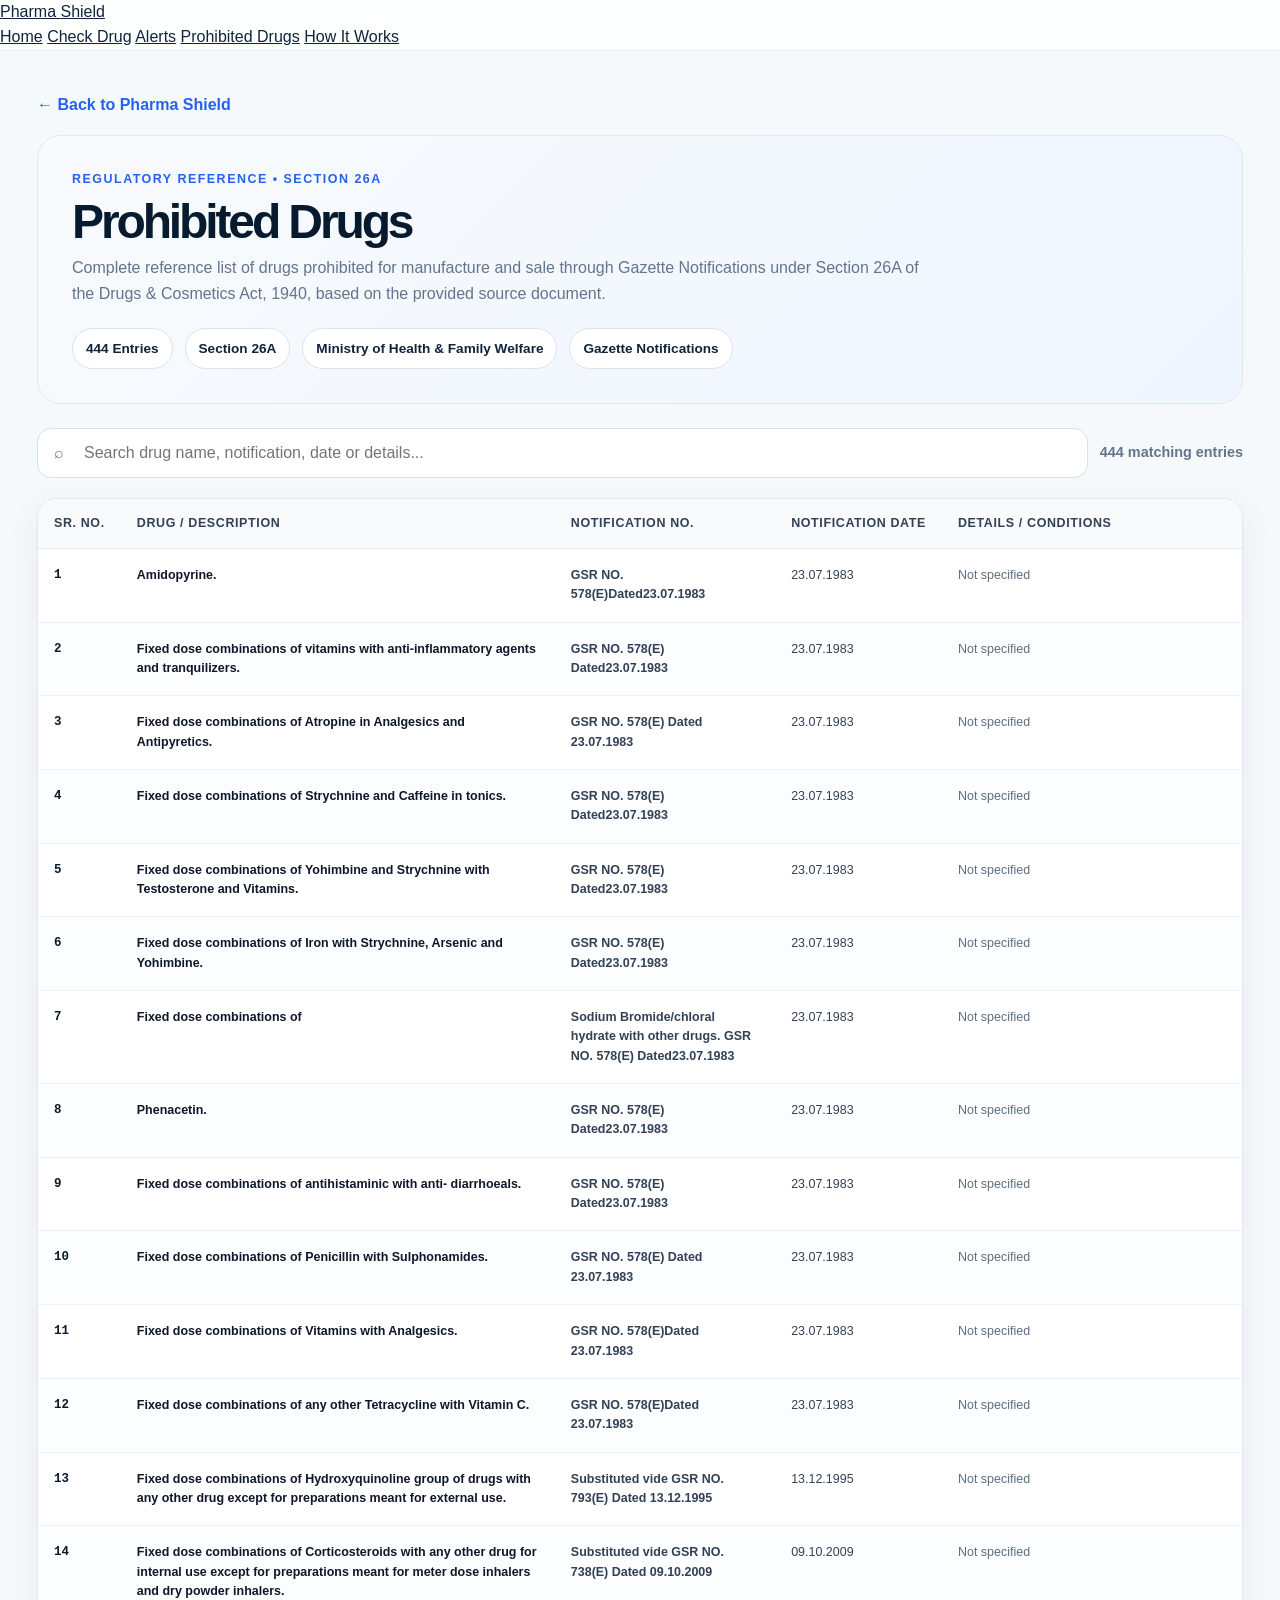
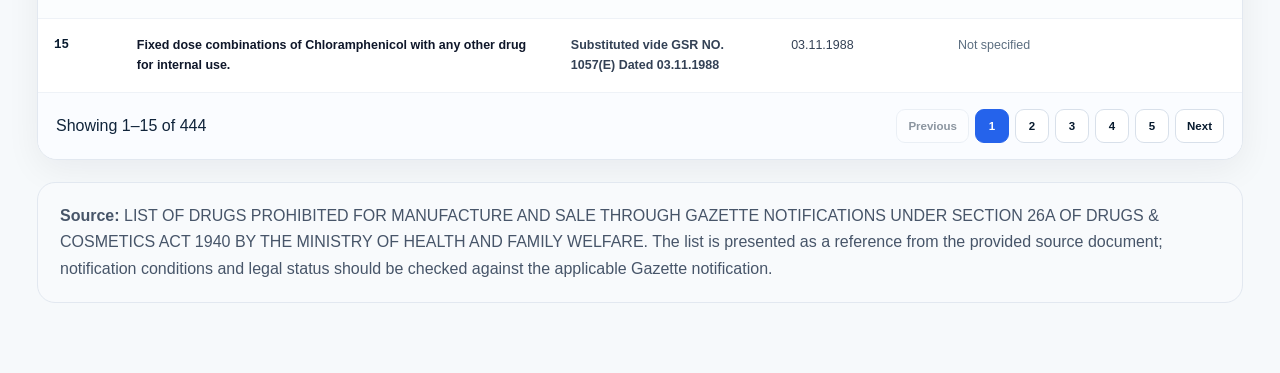
==== prohibited.html @ 93b8674e "Add files via upload" ====
<!DOCTYPE html>
<html lang="en">
<head>
  <meta charset="UTF-8">
  <meta name="viewport" content="width=device-width, initial-scale=1.0">
  <title>Prohibited Drugs | Pharma Shield</title>
  <link rel="stylesheet" href="style.css">
  <style>
    .prohibited-page{max-width:1250px;margin:0 auto;padding:42px 22px 70px}.prohibited-hero{padding:34px;border:1px solid var(--border-color,#e5e7eb);border-radius:24px;background:linear-gradient(135deg,#f8fafc,#eef6ff);margin-bottom:24px}.prohibited-kicker{font-size:.78rem;font-weight:800;letter-spacing:.12em;color:#2563eb}.prohibited-hero h1{margin:8px 0 10px;font-size:clamp(2rem,4vw,3rem)}.prohibited-hero p{max-width:850px;color:#64748b;line-height:1.65;margin:0}.prohibited-meta{display:flex;gap:12px;flex-wrap:wrap;margin-top:20px}.prohibited-meta span{padding:9px 13px;border-radius:999px;background:#fff;border:1px solid #dbe3ee;font-size:.85rem;font-weight:700}.prohibited-toolbar{display:flex;gap:12px;align-items:center;justify-content:space-between;flex-wrap:wrap;margin:20px 0}.prohibited-search{flex:1;min-width:280px;position:relative}.prohibited-search input{width:100%;box-sizing:border-box;padding:15px 18px 15px 46px;border:1px solid #d8e0ea;border-radius:14px;background:#fff;font-size:1rem;outline:none}.prohibited-search input:focus{border-color:#2563eb;box-shadow:0 0 0 3px rgba(37,99,235,.10)}.prohibited-search span{position:absolute;left:17px;top:50%;transform:translateY(-50%);color:#64748b}.prohibited-count{font-size:.9rem;color:#64748b;font-weight:700}.prohibited-card{background:#fff;border:1px solid #e2e8f0;border-radius:20px;overflow:hidden;box-shadow:0 10px 35px rgba(15,23,42,.06)}.prohibited-table-wrap{overflow:auto}.prohibited-table{width:100%;min-width:1050px;border-collapse:collapse}.prohibited-table th{background:#f8fafc;color:#334155;text-align:left;font-size:.78rem;text-transform:uppercase;letter-spacing:.05em;padding:15px 16px;border-bottom:1px solid #e2e8f0;position:sticky;top:0;z-index:1}.prohibited-table td{padding:17px 16px;border-bottom:1px solid #eef2f7;vertical-align:top;color:#334155;line-height:1.55}.prohibited-table tr:hover td{background:#f8fbff}.prohibited-table .sr{font-weight:800;color:#2563eb;width:65px}.prohibited-table .drug{font-weight:800;color:#0f172a;min-width:270px}.prohibited-table .notification{font-weight:700;min-width:190px}.prohibited-table .date{white-space:nowrap;min-width:130px}.prohibited-table .details{min-width:330px}.prohibited-empty{padding:45px!important;text-align:center;color:#64748b}.prohibited-footer{display:flex;justify-content:space-between;align-items:center;gap:14px;padding:16px 18px;background:#fafcff;flex-wrap:wrap}.prohibited-pagination{display:flex;gap:6px;flex-wrap:wrap}.prohibited-pagination button{border:1px solid #d8e0ea;background:#fff;padding:8px 11px;border-radius:9px;cursor:pointer;font-weight:700}.prohibited-pagination button.active{background:#2563eb;color:#fff;border-color:#2563eb}.prohibited-pagination button:disabled{opacity:.45;cursor:not-allowed}.prohibited-note{margin-top:22px;padding:20px 22px;border:1px solid #e2e8f0;border-radius:18px;background:#f8fafc;color:#475569;line-height:1.65}.back-link{display:inline-flex;margin-bottom:18px;text-decoration:none;font-weight:800;color:#2563eb}
  </style>
</head>
<body>
  <header class="site-header">
    <div class="container nav-container">
      <a class="logo" href="index.html">Pharma <span>Shield</span></a>
      <nav>
        <a href="index.html">Home</a>
        <a href="index.html#check">Check Drug</a>
        <a href="index.html#alerts">Alerts</a>
        <a href="prohibited.html" class="active">Prohibited Drugs</a>
        <a href="index.html#how-it-works">How It Works</a>
      </nav>
    </div>
  </header>

  <main class="prohibited-page">
    <a class="back-link" href="index.html">← Back to Pharma Shield</a>
    <section class="prohibited-hero">
      <div class="prohibited-kicker">REGULATORY REFERENCE • SECTION 26A</div>
      <h1>Prohibited Drugs</h1>
      <p>Complete reference list of drugs prohibited for manufacture and sale through Gazette Notifications under Section 26A of the Drugs &amp; Cosmetics Act, 1940, based on the provided source document.</p>
      <div class="prohibited-meta">
        <span id="totalEntries">444 Entries</span><span>Section 26A</span><span>Ministry of Health &amp; Family Welfare</span><span>Gazette Notifications</span>
      </div>
    </section>

    <div class="prohibited-toolbar">
      <div class="prohibited-search"><span>⌕</span><input id="prohibitedSearch" type="search" placeholder="Search drug name, notification, date or details..." autocomplete="off"></div>
      <div class="prohibited-count" id="resultCount">Loading list…</div>
    </div>

    <section class="prohibited-card">
      <div class="prohibited-table-wrap">
        <table class="prohibited-table">
          <thead><tr><th>Sr. No.</th><th>Drug / Description</th><th>Notification No.</th><th>Notification Date</th><th>Details / Conditions</th></tr></thead>
          <tbody id="prohibitedBody"><tr><td colspan="5" class="prohibited-empty">Loading prohibited-drug list…</td></tr></tbody>
        </table>
      </div>
      <div class="prohibited-footer"><span id="pageInfo">—</span><div class="prohibited-pagination" id="pagination"></div></div>
    </section>

    <div class="prohibited-note"><strong>Source:</strong> LIST OF DRUGS PROHIBITED FOR MANUFACTURE AND SALE THROUGH GAZETTE NOTIFICATIONS UNDER SECTION 26A OF DRUGS &amp; COSMETICS ACT 1940 BY THE MINISTRY OF HEALTH AND FAMILY WELFARE. The list is presented as a reference from the provided source document; notification conditions and legal status should be checked against the applicable Gazette notification.</div>
  </main>

  <script>
  const DATA_URL='./bannedDrugs.json';
  let entries=[]; let filtered=[]; let page=1; const PAGE_SIZE=15;
  const body=document.getElementById('prohibitedBody'), search=document.getElementById('prohibitedSearch');
  const esc=v=>String(v??'').replace(/[&<>"']/g,m=>({'&':'&amp;','<':'&lt;','>':'&gt;','"':'&quot;',"'":'&#39;'}[m]));
  function render(){
    const totalPages=Math.max(1,Math.ceil(filtered.length/PAGE_SIZE)); if(page>totalPages) page=totalPages;
    const start=(page-1)*PAGE_SIZE; const rows=filtered.slice(start,start+PAGE_SIZE);
    body.innerHTML=rows.length?rows.map(e=>`<tr><td class="sr">${esc(e.srNo)}</td><td class="drug">${esc(e.drugName)}</td><td class="notification">${esc(e.notification||'Not specified')}</td><td class="date">${esc((e.notificationDates||[]).join(', ')||'Not specified')}</td><td class="details">${esc(e.details||'Not specified')}</td></tr>`).join(''):`<tr><td colspan="5" class="prohibited-empty">No matching prohibited drug found.</td></tr>`;
    document.getElementById('resultCount').textContent=`${filtered.length} matching ${filtered.length===1?'entry':'entries'}`;
    document.getElementById('pageInfo').textContent=`Showing ${filtered.length?start+1:0}–${Math.min(start+PAGE_SIZE,filtered.length)} of ${filtered.length}`;
    const pg=document.getElementById('pagination'); pg.innerHTML='';
    const prev=document.createElement('button'); prev.textContent='Previous'; prev.disabled=page===1; prev.onclick=()=>{page--;render()}; pg.appendChild(prev);
    let from=Math.max(1,page-2), to=Math.min(totalPages,from+4); from=Math.max(1,to-4);
    for(let i=from;i<=to;i++){const b=document.createElement('button');b.textContent=i;b.className=i===page?'active':'';b.onclick=()=>{page=i;render()};pg.appendChild(b)}
    const next=document.createElement('button'); next.textContent='Next'; next.disabled=page===totalPages; next.onclick=()=>{page++;render()}; pg.appendChild(next);
  }
  search.addEventListener('input',()=>{const q=search.value.trim().toLowerCase();filtered=entries.filter(e=>[e.drugName,e.notification,e.details,(e.notificationDates||[]).join(' ')].join(' ').toLowerCase().includes(q));page=1;render()});
  fetch(DATA_URL,{cache:'no-store'}).then(r=>r.json()).then(data=>{entries=data.entries||[];filtered=entries;document.getElementById('totalEntries').textContent=`${entries.length} Entries`;render()}).catch(()=>{body.innerHTML='<tr><td colspan="5" class="prohibited-empty">Unable to load the prohibited-drug list. Make sure bannedDrugs.json is in the repository root.</td></tr>';document.getElementById('resultCount').textContent='Unable to load list';});
  </script>
</body>
</html>
---- style.css ----
*{box-sizing:border-box}
:root{
  --navy:#071a2e;--navy2:#0d2a46;--ink:#10243a;--muted:#647487;
  --teal:#18b6a2;--teal2:#0b8f80;--mint:#e9faf7;--bg:#f6f9fb;--white:#fff;
  --line:#dfe7ee;--red:#d92f45;--redbg:#fff0f2;--amber:#c88916;--amberbg:#fff8e9;
  --green:#11875f;--greenbg:#eaf9f2;--shadow:0 18px 50px rgba(7,26,46,.09);
  --display:"Manrope",sans-serif;--body:"DM Sans",sans-serif
}
html{scroll-behavior:smooth}
body{margin:0;background:var(--bg);color:var(--ink);font-family:var(--body);line-height:1.55;-webkit-font-smoothing:antialiased}
a{color:inherit}.shell{width:min(1160px,calc(100% - 40px));margin:auto}
h1,h2,h3,strong{font-family:var(--display)}h1,h2,h3,p{margin-top:0}
h2{font-size:clamp(2rem,3vw,2.7rem);line-height:1.1;letter-spacing:-.04em;margin-bottom:12px}
p{color:var(--muted)}
.site-header{position:sticky;top:0;z-index:100;background:rgba(255,255,255,.88);backdrop-filter:blur(16px);border-bottom:1px solid rgba(223,231,238,.8)}
.header-shell{height:76px;display:flex;align-items:center;gap:26px}
.brand{display:flex;align-items:center;gap:10px;text-decoration:none;margin-right:auto}
.brand-icon{width:40px;height:40px;display:grid;place-items:center;border-radius:12px;background:var(--mint);border:1px solid #bfeee7}
.brand-icon svg{width:29px;height:29px}.brand-icon path:first-child{fill:none;stroke:var(--teal2);stroke-width:2.5}.brand-icon path:last-child{fill:none;stroke:var(--navy);stroke-width:3;stroke-linecap:round}
.brand strong{display:block;font-size:1rem}.brand small{display:block;color:#8290a0;font-size:.66rem;margin-top:1px}
.main-nav{display:flex;gap:25px}.main-nav a{text-decoration:none;color:#536579;font-size:.82rem;font-weight:600}.main-nav a:hover,.main-nav a.active{color:var(--navy)}
.header-cta{background:var(--navy);color:#fff;text-decoration:none;padding:10px 15px;border-radius:10px;font-size:.78rem;font-weight:700}.header-cta span{color:var(--teal);margin-left:4px}
.nav-toggle{display:none;border:0;background:none;padding:8px}.nav-toggle span{display:block;width:22px;height:2px;background:var(--navy);margin:4px}
.hero{position:relative;overflow:hidden;background:linear-gradient(135deg,#f8fbfc 0%,#edf9f7 100%);padding:82px 0 74px;border-bottom:1px solid var(--line)}
.hero-shell{display:grid;grid-template-columns:1.05fr .95fr;gap:50px;align-items:center;position:relative;z-index:2}
.hero-glow{position:absolute;border-radius:50%;filter:blur(2px);opacity:.55}.hero-glow-a{width:360px;height:360px;background:#d8f6f1;right:2%;top:-130px}.hero-glow-b{width:250px;height:250px;background:#e5efff;left:-120px;bottom:-120px}
.status-pill{display:inline-flex;align-items:center;gap:8px;background:#fff;border:1px solid #cfe9e5;color:var(--teal2);padding:7px 11px;border-radius:999px;font-size:.72rem;font-weight:700;letter-spacing:.02em;margin-bottom:20px;box-shadow:0 5px 20px rgba(8,80,70,.05)}
.pulse-dot{width:7px;height:7px;border-radius:50%;background:var(--teal);box-shadow:0 0 0 5px rgba(24,182,162,.12)}
h1{font-size:clamp(3rem,5.5vw,5.3rem);line-height:.98;letter-spacing:-.065em;margin:0 0 22px;color:var(--navy);font-weight:800}h1 em{font-style:normal;color:var(--teal2)}
.hero-sub{font-size:1.05rem;max-width:600px;margin-bottom:26px}
.search-card{display:grid;grid-template-columns:1.3fr 1fr auto;gap:12px;background:#fff;border:1px solid #d9e4eb;border-radius:18px;padding:13px;box-shadow:var(--shadow);max-width:760px}
.search-field label{display:block;font-size:.68rem;font-weight:800;color:#54677b;text-transform:uppercase;letter-spacing:.06em;margin:4px 0 7px 8px}.search-field label span{font-weight:500;text-transform:none;color:#9aa6b2}
.input-wrap{display:flex;align-items:center;border:1px solid #dbe4ea;background:#fbfdfe;border-radius:11px;padding:0 10px}.input-wrap:focus-within{border-color:var(--teal);box-shadow:0 0 0 4px rgba(24,182,162,.12);background:#fff}.input-icon{font-size:1.1rem;color:#91a0af;width:24px;text-align:center}
.input-wrap input{border:0;outline:0;background:transparent;width:100%;padding:12px 6px;font:500 .9rem var(--body);color:var(--ink)}
.btn{border:0;cursor:pointer;text-decoration:none;display:inline-flex;align-items:center;justify-content:center;gap:8px;border-radius:11px;padding:12px 18px;font-weight:800;font-family:var(--body);transition:.2s ease}.btn-primary{background:var(--navy);color:#fff}.btn-primary:hover{background:var(--teal2);transform:translateY(-1px);box-shadow:0 12px 25px rgba(7,26,46,.18)}
.btn-check{min-width:135px;align-self:end;height:46px}.btn-arrow{color:var(--teal)}.btn-spinner{display:none;width:15px;height:15px;border:2px solid rgba(255,255,255,.35);border-top-color:#fff;border-radius:50%;animation:spin .7s linear infinite}.btn-check.is-loading .btn-label{opacity:.5}.btn-check.is-loading .btn-spinner{display:block}.btn-check.is-loading .btn-arrow{display:none}@keyframes spin{to{transform:rotate(360deg)}}
.history-strip{display:flex;align-items:center;flex-wrap:wrap;gap:8px;margin-top:14px}.history-strip-label,.history-clear{font-size:.72rem;color:#8492a1}.history-pills{display:flex;flex-wrap:wrap;gap:6px}.history-pill{border:1px solid var(--line);background:#fff;border-radius:999px;padding:5px 9px;font-size:.72rem;cursor:pointer}.history-pill .dot{display:inline-block;width:6px;height:6px;border-radius:50%;margin-right:4px}.dot--ALERT{background:var(--red)}.dot--HISTORY{background:var(--amber)}.dot--CLEAR{background:var(--green)}.history-clear{border:0;background:none;text-decoration:underline;cursor:pointer}
.hero-note{font-size:.72rem;color:#7b8b9c;margin-top:15px}.hero-note span{color:var(--teal2);font-weight:800;margin-right:5px}
.visual-card{background:var(--navy);border-radius:28px;padding:18px;color:#fff;box-shadow:0 35px 70px rgba(7,26,46,.2);transform:rotate(1.2deg)}
.visual-top,.visual-bottom{display:flex;justify-content:space-between;color:#7e9bb5;font-size:.62rem;letter-spacing:.12em;font-weight:800}.visual-top{padding:4px 6px 15px}.visual-bottom{padding:13px 6px 4px}.visual-bottom i{display:inline-block;width:6px;height:6px;background:var(--teal);border-radius:50%;margin-right:5px}
.scan-stage{height:390px;border-radius:20px;background:radial-gradient(circle at center,rgba(24,182,162,.16),transparent 55%),#0b2239;position:relative;display:grid;place-items:center;overflow:hidden;border:1px solid rgba(255,255,255,.08)}
.shield-large{width:190px;height:220px;filter:drop-shadow(0 0 25px rgba(24,182,162,.25));position:relative;z-index:3}.shield-large svg{width:100%;height:100%}.shield-large path:first-child{fill:rgba(24,182,162,.08);stroke:#48d6c5;stroke-width:2}.shield-large path:last-child{fill:none;stroke:#fff;stroke-width:3;stroke-linecap:round}
.scan-orbit{position:absolute;border:1px solid rgba(72,214,197,.25);border-radius:50%;left:50%;top:50%;transform:translate(-50%,-50%)}.orbit-one{width:290px;height:290px;animation:pulse 3s ease-in-out infinite}.orbit-two{width:390px;height:390px;border-style:dashed;animation:spin 16s linear infinite}.scan-line{position:absolute;left:13%;right:13%;height:1px;background:#42dbc9;box-shadow:0 0 18px #42dbc9;top:50%;animation:scan 3s ease-in-out infinite;z-index:4}@keyframes scan{0%,100%{transform:translateY(-130px);opacity:0}15%,85%{opacity:1}50%{transform:translateY(130px)}}@keyframes pulse{50%{transform:translate(-50%,-50%) scale(1.04);opacity:.7}}
.scan-chip{position:absolute;background:rgba(5,18,31,.72);border:1px solid rgba(72,214,197,.22);padding:9px 11px;border-radius:9px;color:#7e9bb5;font-size:.55rem;letter-spacing:.08em;z-index:5}.scan-chip b{color:#fff;font-size:.65rem}.chip-one{left:20px;top:32px}.chip-two{right:20px;bottom:32px}
.results-section{padding:0 0 28px}.result-container[hidden]{display:none}.result-card{border-radius:20px;padding:25px;border:1px solid var(--line);box-shadow:var(--shadow);animation:rise .35s ease}@keyframes rise{from{opacity:0;transform:translateY(10px)}to{opacity:1;transform:none}}
.result-card.status-alert{background:var(--redbg);border-color:#f1b9c1}.result-card.status-history{background:var(--amberbg);border-color:#ecd08d}.result-card.status-clear{background:var(--greenbg);border-color:#b6e5d1}.result-badge{display:inline-flex;padding:7px 11px;border-radius:999px;color:#fff;font-size:.78rem;font-weight:800;margin-bottom:10px}.status-alert .result-badge{background:var(--red)}.status-history .result-badge{background:var(--amber)}.status-clear .result-badge{background:var(--green)}.result-message{color:var(--ink);font-weight:600}.result-grid{display:grid;grid-template-columns:repeat(auto-fit,minmax(180px,1fr));gap:15px;margin:18px 0;padding-top:17px;border-top:1px solid rgba(16,36,58,.1)}.result-field dt{font-size:.65rem;text-transform:uppercase;letter-spacing:.06em;color:#748394;margin-bottom:3px}.result-field dd{margin:0;font-weight:700;color:var(--navy)}.result-field dd.mono{font-family:ui-monospace,monospace}.result-note{font-size:.78rem;background:rgba(7,26,46,.045);padding:10px 12px;border-radius:9px;margin-bottom:0}.result-actions{margin-top:15px}.result-actions .btn-outline{background:#fff;border:1px solid #b8c6d2;color:var(--navy)}.result-actions .btn-outline:hover{background:var(--navy);color:#fff}.result-field{min-width:0}
.stats-section{background:var(--navy);color:#fff;padding:70px 0}.stats-section h2{color:#fff}.stats-section .section-sub{color:#9bb0c2}.section-head{display:flex;justify-content:space-between;align-items:end;gap:20px}.section-head.centered{justify-content:center;text-align:center}.section-kicker{font-size:.66rem;font-weight:800;letter-spacing:.16em;color:var(--teal2);display:block;margin-bottom:8px}.stats-section .section-kicker{color:#50d7c6}.dataset-badge{font-size:.7rem;color:#9eb2c3;border:1px solid rgba(255,255,255,.13);padding:7px 10px;border-radius:999px}.stats-grid{display:grid;grid-template-columns:repeat(5,1fr);gap:10px;margin-top:28px}.stat-card{min-height:145px;border:1px solid rgba(255,255,255,.12);background:rgba(255,255,255,.045);border-radius:16px;padding:17px;display:flex;flex-direction:column;justify-content:space-between}.stat-card.stat-featured{background:rgba(24,182,162,.1);border-color:rgba(24,182,162,.35)}.stat-card strong{font-size:1.9rem;color:#fff}.stat-card>span:last-child{font-size:.7rem;color:#9eb2c3}.stat-icon{width:30px;height:30px;border-radius:8px;display:grid;place-items:center;background:rgba(255,255,255,.08);color:#73e2d4;font-weight:800}.stat-icon.red{color:#ff8694}.stat-icon.amber{color:#ffd16e}.stat-icon.teal{color:#73e2d4}.stat-icon.blue{color:#91b9ff}
.recent-section,.how-section,.about-section,.feedback-section,.disclaimer-section{padding:78px 0}.recent-grid{display:grid;grid-template-columns:repeat(3,1fr);gap:14px;margin-top:27px}.recent-card{background:#fff;border:1px solid var(--line);border-radius:17px;padding:19px;box-shadow:0 7px 25px rgba(7,26,46,.045);position:relative;overflow:hidden}.recent-card:before{content:"";position:absolute;left:0;top:0;bottom:0;width:3px;background:var(--red)}.recent-card.category-alert:before{background:var(--amber)}.recent-tag{display:inline-block;color:var(--red);background:var(--redbg);font-size:.62rem;font-weight:800;padding:5px 8px;border-radius:999px;text-transform:uppercase}.category-alert .recent-tag{color:var(--amber);background:var(--amberbg)}.recent-card h4{font-family:var(--display);margin:14px 0 6px;font-size:1rem}.recent-meta{font-size:.72rem;margin:3px 0;color:#748394}.batch{font-family:ui-monospace,monospace;color:var(--navy);font-weight:700}.recent-view{margin-top:14px;border:0;background:none;color:var(--teal2);font-weight:800;font-size:.72rem;padding:0;cursor:pointer}.details-body{display:none}.details-body.open{display:block}.text-link{color:var(--teal2);font-size:.78rem;font-weight:800;text-decoration:none}.steps{display:grid;grid-template-columns:repeat(3,1fr);gap:16px;margin-top:38px}.step{background:#fff;border:1px solid var(--line);border-radius:20px;padding:28px;position:relative}.step-number{position:absolute;right:18px;top:17px;color:#c9d3dc;font:800 .7rem ui-monospace,monospace}.step-icon{width:45px;height:45px;border-radius:13px;background:var(--mint);color:var(--teal2);display:grid;place-items:center;font-size:1.2rem;font-weight:800;margin-bottom:22px}.step h3{font-size:1.1rem;margin-bottom:8px}.step p{font-size:.84rem;margin-bottom:0}
.about-section{background:#edf8f6}.about-grid{display:grid;grid-template-columns:1.25fr .75fr;gap:70px;align-items:center}.about-copy h2{max-width:650px}.about-copy p{max-width:650px}.source-card{background:#fff;border:1px solid #cfe7e3;border-radius:22px;padding:27px;box-shadow:var(--shadow)}.source-icon{width:43px;height:43px;border-radius:12px;background:var(--mint);color:var(--teal2);display:grid;place-items:center;font-weight:800;font-size:1.2rem;margin-bottom:20px}.source-card h3{font-size:1.5rem}.source-card p{font-size:.84rem}.btn-outline{background:#fff;border:1px solid #b9c7d2;color:var(--navy)}.btn-outline:hover{background:var(--navy);color:#fff}
.feedback-shell{display:grid;grid-template-columns:.9fr 1.1fr;gap:55px;background:#fff;border:1px solid var(--line);border-radius:24px;padding:34px;box-shadow:var(--shadow)}.feedback-form{display:grid;gap:10px}.feedback-form input,.feedback-form textarea{border:1px solid var(--line);border-radius:11px;padding:12px 14px;font:500 .85rem var(--body);outline:0;background:#fbfdfe}.feedback-form input:focus,.feedback-form textarea:focus{border-color:var(--teal);box-shadow:0 0 0 4px rgba(24,182,162,.1)}.feedback-form textarea{resize:vertical}
.disclaimer-card{display:grid;grid-template-columns:auto 1fr;gap:20px;align-items:start;background:#fff;border:1px solid #ead8ad;border-radius:20px;padding:27px}.disclaimer-mark{width:42px;height:42px;border-radius:12px;background:var(--amberbg);color:var(--amber);display:grid;place-items:center;font-weight:900}.disclaimer-card h2{font-size:1.45rem}.disclaimer-card p{margin:0;font-size:.82rem}
.site-footer{background:#061523;color:#fff;padding:28px 0}.footer-shell{display:flex;justify-content:space-between;align-items:center;gap:20px}.footer-brand{display:flex;align-items:center;gap:9px}.brand-icon.small{width:32px;height:32px;border-radius:9px}.footer-shell p{margin:0;color:#7890a4;font-size:.68rem}
.toast-region{position:fixed;right:18px;bottom:18px;z-index:300;display:flex;flex-direction:column;gap:8px;max-width:350px}.toast{background:var(--navy);color:#fff;padding:12px 15px;border-radius:11px;box-shadow:var(--shadow);font-size:.78rem;animation:toastIn .25s ease}.toast-alert{background:var(--red)}.toast-history{background:var(--amber)}.toast-clear{background:var(--green)}@keyframes toastIn{from{opacity:0;transform:translateY(8px)}to{opacity:1;transform:none}}.toast-leaving{opacity:0;transform:translateY(5px);transition:.2s}
@media(max-width:950px){.main-nav{display:none}.header-cta{display:none}.nav-toggle{display:block}.hero-shell{grid-template-columns:1fr}.hero-copy{max-width:760px}.hero-visual{max-width:600px}.stats-grid{grid-template-columns:repeat(3,1fr)}.recent-grid{grid-template-columns:repeat(2,1fr)}}
@media(max-width:700px){.result-grid-scroll .result-field{grid-template-columns:1fr;gap:5px;padding:12px 0}.shell{width:min(100% - 28px,1160px)}.header-shell{height:68px}.hero{padding:55px 0}.hero-shell{gap:35px}h1{font-size:3.15rem}.search-card{grid-template-columns:1fr}.btn-check{width:100%}.scan-stage{height:310px}.visual-card{transform:none}.stats-grid,.recent-grid,.steps,.about-grid,.feedback-shell{grid-template-columns:1fr}.stats-grid{gap:9px}.stat-card{min-height:115px}.section-head{align-items:start;flex-direction:column}.recent-section,.how-section,.about-section,.feedback-section,.disclaimer-section{padding:58px 0}.feedback-shell{padding:25px}.disclaimer-card{grid-template-columns:1fr}.main-nav.mobile-open{display:flex;position:absolute;left:0;right:0;top:68px;background:#fff;padding:10px 20px 18px;flex-direction:column;border-bottom:1px solid var(--line);box-shadow:var(--shadow)}.main-nav.mobile-open a{padding:11px 0;border-bottom:1px solid var(--line)}}
@media print{.site-header,.hero,.stats-section,.recent-section,.how-section,.about-section,.feedback-section,.disclaimer-section,.site-footer,.result-actions,.toast-region{display:none!important}.result-card{box-shadow:none}}

/* =========================================================
   Pharma Shield — systematic result row
   ========================================================= */
.result-grid-scroll{margin:18px 0 0;padding:17px 0 4px;border-top:1px solid rgba(16,36,58,.1)}
.result-grid-scroll .result-grid{display:flex;flex-direction:column;gap:0;margin:0;padding:0;border:0;width:100%;min-width:0}
.result-grid-scroll .result-field{display:grid;grid-template-columns:minmax(150px,220px) 1fr;align-items:start;gap:18px;padding:13px 0;border-bottom:1px solid rgba(16,36,58,.08);min-width:0}
.result-grid-scroll .result-field:last-child{border-bottom:0}
.result-grid-scroll .result-field dt{white-space:normal;font-size:.68rem;text-transform:uppercase;letter-spacing:.06em;color:#748394;font-weight:800}
.result-grid-scroll .result-field dd{font-size:.86rem;line-height:1.5;overflow-wrap:anywhere;word-break:break-word;color:var(--navy);font-weight:700}
.result-details-vertical .result-field dd.mono{font-family:ui-monospace,monospace}

/* =========================================================
   Prohibited Drugs reference section
   ========================================================= */
.prohibited-section{padding:82px 0;background:#fff;border-top:1px solid var(--line)}
.prohibited-sub{max-width:780px;margin-bottom:0}
.prohibited-summary-grid{display:grid;grid-template-columns:repeat(4,1fr);gap:12px;margin-top:28px}
.prohibited-summary-card{min-height:128px;background:#fff;border:1px solid var(--line);border-radius:17px;padding:18px;box-shadow:0 8px 28px rgba(7,26,46,.055);display:flex;flex-direction:column;justify-content:space-between;gap:8px}
.prohibited-summary-card.featured{border-color:#bfeee7;background:linear-gradient(145deg,#f4fffd,#fff)}
.prohibited-summary-card strong{font-size:1.05rem;color:var(--navy);line-height:1.2}
.prohibited-summary-card>span:last-child{font-size:.7rem;color:var(--muted)}
.prohibited-icon{width:34px;height:34px;border-radius:10px;background:#eaf6ff;color:#1769aa;display:grid;place-items:center;font-weight:900}
.prohibited-icon.legal{background:#eaf9f2;color:var(--green)}
.prohibited-icon.authority{background:#f2edff;color:#7651c7}
.prohibited-icon.source{background:#fff0f2;color:var(--red)}
.prohibited-table-card{margin-top:26px;background:#fff;border:1px solid var(--line);border-radius:20px;box-shadow:var(--shadow);overflow:hidden}
.prohibited-table-head{padding:24px 24px 18px;display:flex;justify-content:space-between;align-items:end;border-bottom:1px solid var(--line)}
.prohibited-table-head h3{margin:0 0 5px;font-size:1.35rem;color:var(--navy)}
.prohibited-table-head p{margin:0;font-size:.78rem}
.prohibited-table-wrap{overflow-x:auto}
.prohibited-table{width:100%;border-collapse:separate;border-spacing:0;min-width:980px;font-size:.78rem}
.prohibited-table th{background:#f1f5f8;color:#4d6074;text-align:left;text-transform:uppercase;letter-spacing:.05em;font-size:.62rem;padding:12px 14px;border-bottom:1px solid var(--line);white-space:nowrap}
.prohibited-table td{padding:12px 14px;border-bottom:1px solid #e8eef3;color:var(--ink);vertical-align:top;line-height:1.45}
.prohibited-table tbody tr:nth-child(even){background:#fbfdfe}
.prohibited-table tbody tr:hover{background:#f3fbf9}
.prohibited-table td:first-child{font-family:ui-monospace,monospace;font-weight:800;color:var(--navy);width:72px}
.prohibited-table td:nth-child(2){min-width:380px;font-weight:600}
.prohibited-table td:nth-child(3){min-width:190px}
.prohibited-table td:nth-child(4){min-width:130px;white-space:nowrap}
.prohibited-table td:nth-child(5){min-width:300px;color:#5d6f81}
.prohibited-loading{text-align:center!important;color:var(--muted)!important;padding:35px!important}
.prohibited-table-footer{display:flex;justify-content:space-between;align-items:center;gap:15px;padding:16px 20px}
.prohibited-table-footer>span{font-size:.72rem;color:var(--muted);font-weight:600}
.prohibited-pagination{display:flex;gap:6px;align-items:center;flex-wrap:wrap;justify-content:flex-end}
.prohibited-pagination button{border:1px solid var(--line);background:#fff;color:var(--navy);min-width:34px;height:34px;padding:0 9px;border-radius:9px;cursor:pointer;font:700 .72rem var(--body)}
.prohibited-pagination button:hover{border-color:var(--teal);color:var(--teal2)}
.prohibited-pagination button.active{background:var(--teal2);border-color:var(--teal2);color:#fff}
.prohibited-pagination button:disabled{opacity:.45;cursor:not-allowed}
.prohibited-info-grid{display:grid;grid-template-columns:1fr 1fr;gap:14px;margin-top:14px}
.prohibited-info-card{display:grid;grid-template-columns:auto 1fr;gap:14px;padding:20px;border:1px solid var(--line);border-radius:17px}
.prohibited-info-card.mint{background:#edfafa;border-color:#cbeee9}
.prohibited-info-card.blue{background:#f1f7ff;border-color:#d5e6f7}
.prohibited-info-icon{width:36px;height:36px;border-radius:10px;background:#d7f4ef;color:var(--teal2);display:grid;place-items:center;font-weight:900}
.prohibited-info-card.blue .prohibited-info-icon{background:#deebff;color:#3371bb}
.prohibited-info-card h3{font-size:1rem;margin:0 0 5px}
.prohibited-info-card p{font-size:.76rem;margin:0}

@media(max-width:950px){.prohibited-summary-grid{grid-template-columns:repeat(2,1fr)}.prohibited-info-grid{grid-template-columns:1fr}}
@media(max-width:700px){.prohibited-section{padding:58px 0}.prohibited-summary-grid{grid-template-columns:1fr}.prohibited-table-head{padding:20px}.prohibited-table-footer{align-items:flex-start;flex-direction:column}.prohibited-pagination{justify-content:flex-start}.result-grid-scroll .result-grid{min-width:0}}
@media print{.prohibited-section{display:none!important}}

.result-badge-prohibited{background:#6b3fb5;margin-left:6px}
.prohibited-page-gap{color:#8492a1;padding:0 2px;font-size:.8rem}
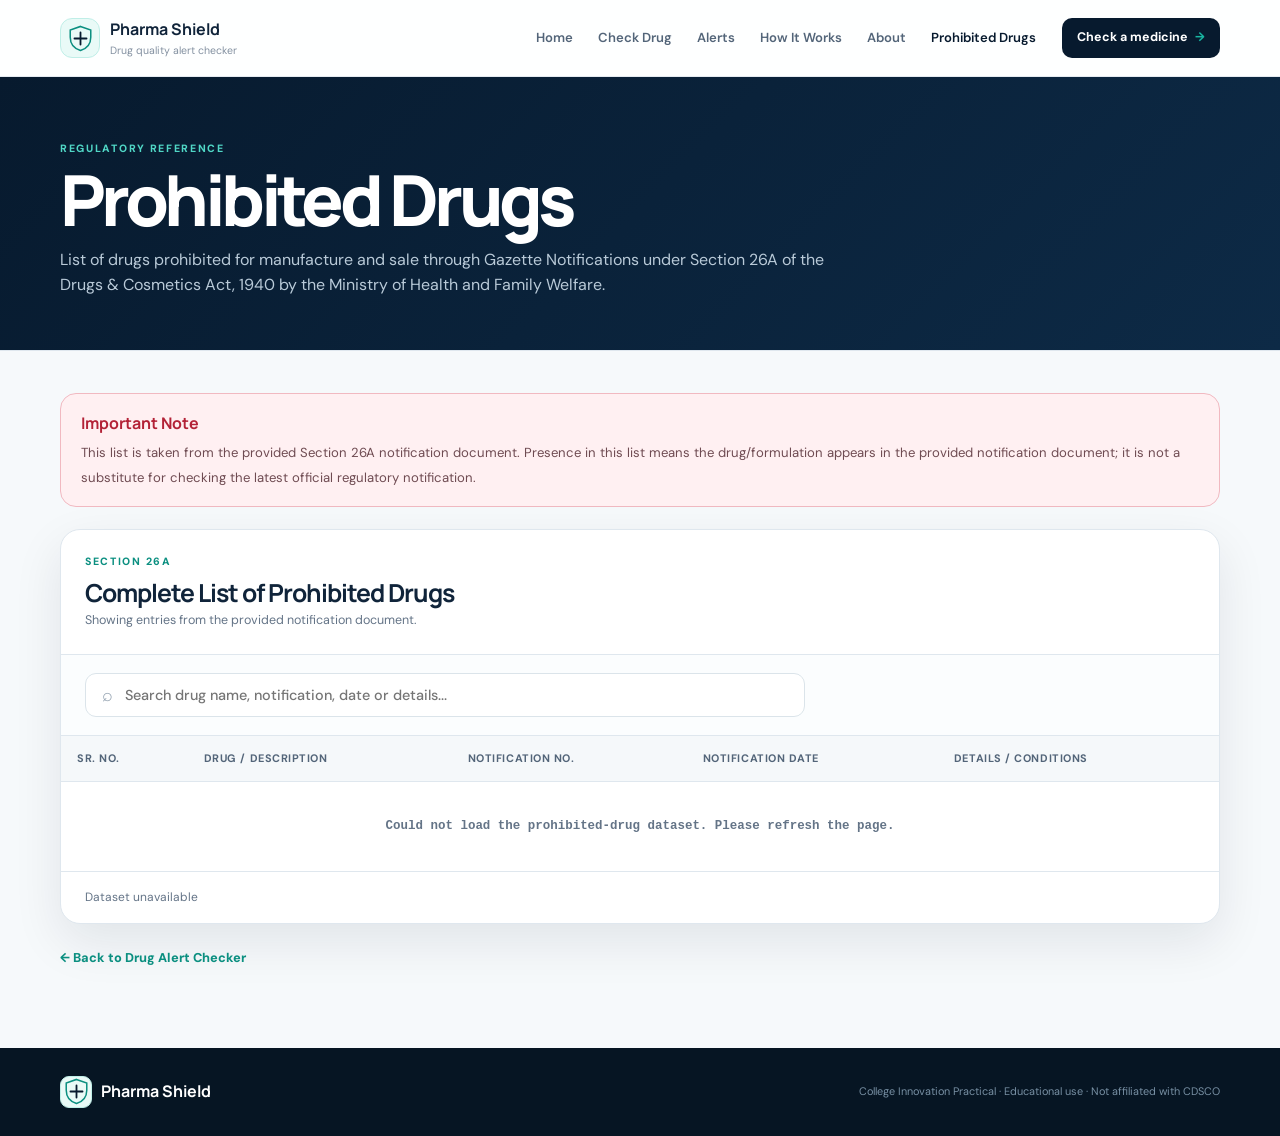
==== commit 2bf1448a: "Add files via upload" ====
--- a/prohibited.html
+++ b/prohibited.html
@@ -3,74 +3,193 @@
 <head>
   <meta charset="UTF-8">
   <meta name="viewport" content="width=device-width, initial-scale=1.0">
-  <title>Prohibited Drugs | Pharma Shield</title>
+  <title>Pharma Shield — Prohibited Drugs</title>
+  <meta name="description" content="Prohibited drugs listed through Gazette Notifications under Section 26A of the Drugs & Cosmetics Act, 1940.">
+  <link rel="preconnect" href="https://fonts.googleapis.com">
+  <link rel="preconnect" href="https://fonts.gstatic.com" crossorigin>
+  <link href="https://fonts.googleapis.com/css2?family=DM+Sans:wght@400;500;600;700&family=Manrope:wght@600;700;800&display=swap" rel="stylesheet">
   <link rel="stylesheet" href="style.css">
   <style>
-    .prohibited-page{max-width:1250px;margin:0 auto;padding:42px 22px 70px}.prohibited-hero{padding:34px;border:1px solid var(--border-color,#e5e7eb);border-radius:24px;background:linear-gradient(135deg,#f8fafc,#eef6ff);margin-bottom:24px}.prohibited-kicker{font-size:.78rem;font-weight:800;letter-spacing:.12em;color:#2563eb}.prohibited-hero h1{margin:8px 0 10px;font-size:clamp(2rem,4vw,3rem)}.prohibited-hero p{max-width:850px;color:#64748b;line-height:1.65;margin:0}.prohibited-meta{display:flex;gap:12px;flex-wrap:wrap;margin-top:20px}.prohibited-meta span{padding:9px 13px;border-radius:999px;background:#fff;border:1px solid #dbe3ee;font-size:.85rem;font-weight:700}.prohibited-toolbar{display:flex;gap:12px;align-items:center;justify-content:space-between;flex-wrap:wrap;margin:20px 0}.prohibited-search{flex:1;min-width:280px;position:relative}.prohibited-search input{width:100%;box-sizing:border-box;padding:15px 18px 15px 46px;border:1px solid #d8e0ea;border-radius:14px;background:#fff;font-size:1rem;outline:none}.prohibited-search input:focus{border-color:#2563eb;box-shadow:0 0 0 3px rgba(37,99,235,.10)}.prohibited-search span{position:absolute;left:17px;top:50%;transform:translateY(-50%);color:#64748b}.prohibited-count{font-size:.9rem;color:#64748b;font-weight:700}.prohibited-card{background:#fff;border:1px solid #e2e8f0;border-radius:20px;overflow:hidden;box-shadow:0 10px 35px rgba(15,23,42,.06)}.prohibited-table-wrap{overflow:auto}.prohibited-table{width:100%;min-width:1050px;border-collapse:collapse}.prohibited-table th{background:#f8fafc;color:#334155;text-align:left;font-size:.78rem;text-transform:uppercase;letter-spacing:.05em;padding:15px 16px;border-bottom:1px solid #e2e8f0;position:sticky;top:0;z-index:1}.prohibited-table td{padding:17px 16px;border-bottom:1px solid #eef2f7;vertical-align:top;color:#334155;line-height:1.55}.prohibited-table tr:hover td{background:#f8fbff}.prohibited-table .sr{font-weight:800;color:#2563eb;width:65px}.prohibited-table .drug{font-weight:800;color:#0f172a;min-width:270px}.prohibited-table .notification{font-weight:700;min-width:190px}.prohibited-table .date{white-space:nowrap;min-width:130px}.prohibited-table .details{min-width:330px}.prohibited-empty{padding:45px!important;text-align:center;color:#64748b}.prohibited-footer{display:flex;justify-content:space-between;align-items:center;gap:14px;padding:16px 18px;background:#fafcff;flex-wrap:wrap}.prohibited-pagination{display:flex;gap:6px;flex-wrap:wrap}.prohibited-pagination button{border:1px solid #d8e0ea;background:#fff;padding:8px 11px;border-radius:9px;cursor:pointer;font-weight:700}.prohibited-pagination button.active{background:#2563eb;color:#fff;border-color:#2563eb}.prohibited-pagination button:disabled{opacity:.45;cursor:not-allowed}.prohibited-note{margin-top:22px;padding:20px 22px;border:1px solid #e2e8f0;border-radius:18px;background:#f8fafc;color:#475569;line-height:1.65}.back-link{display:inline-flex;margin-bottom:18px;text-decoration:none;font-weight:800;color:#2563eb}
+    .prohibited-hero{background:linear-gradient(135deg,#071a2e,#0d2a46);color:#fff;padding:64px 0 52px;border-bottom:1px solid #dfe7ee}
+    .prohibited-hero h1{color:#fff;margin-bottom:14px}
+    .prohibited-hero p{color:#b9cad8;max-width:800px;margin-bottom:0}
+    .prohibited-wrap{padding:42px 0 78px}
+    .prohibited-note{background:#fff0f2;border:1px solid #f1b9c1;border-radius:16px;padding:17px 20px;margin-bottom:22px}
+    .prohibited-note strong{color:#b32237;display:block;margin-bottom:4px}
+    .prohibited-note span{color:#6f4b52;font-size:.82rem}
+    .prohibited-panel{background:#fff;border:1px solid var(--line);border-radius:20px;box-shadow:var(--shadow);overflow:hidden}
+    .prohibited-head{padding:24px;border-bottom:1px solid var(--line);display:flex;justify-content:space-between;gap:20px;align-items:end}
+    .prohibited-head h2{margin:0;font-size:1.55rem}
+    .prohibited-head p{margin:5px 0 0;font-size:.78rem}
+    .prohibited-search{padding:18px 24px;border-bottom:1px solid var(--line);background:#fbfdfe}
+    .prohibited-search .input-wrap{max-width:720px;background:#fff}
+    .prohibited-table-wrap{overflow-x:auto}
+    .prohibited-table{width:100%;border-collapse:collapse;min-width:920px}
+    .prohibited-table th,.prohibited-table td{text-align:left;padding:14px 16px;border-bottom:1px solid var(--line);vertical-align:top}
+    .prohibited-table th{background:#f5f8fa;color:#536579;font-size:.68rem;text-transform:uppercase;letter-spacing:.05em;white-space:nowrap}
+    .prohibited-table td{font-size:.78rem;color:var(--ink)}
+    .prohibited-table tbody tr:nth-child(even){background:#fcfdfd}
+    .prohibited-table td:first-child{font-family:ui-monospace,monospace;font-weight:800;color:var(--navy);width:80px}
+    .prohibited-table td:nth-child(2){font-weight:700;min-width:300px}
+    .prohibited-table td:nth-child(3){min-width:190px}
+    .prohibited-table td:nth-child(4){min-width:130px;white-space:nowrap}
+    .prohibited-empty{text-align:center!important;color:var(--muted)!important;padding:35px!important}
+    .prohibited-footer{padding:16px 24px;display:flex;justify-content:space-between;align-items:center;gap:16px;flex-wrap:wrap}
+    .prohibited-count{font-size:.75rem;color:var(--muted)}
+    .pagination{display:flex;gap:6px;align-items:center;flex-wrap:wrap}
+    .page-btn{border:1px solid var(--line);background:#fff;color:var(--navy);border-radius:8px;min-width:36px;height:36px;padding:0 9px;cursor:pointer;font-weight:700}
+    .page-btn:hover,.page-btn.active{background:var(--navy);color:#fff;border-color:var(--navy)}
+    .page-btn:disabled{opacity:.45;cursor:not-allowed}
+    .prohibited-back{display:inline-flex;margin-top:24px;color:var(--teal2);font-weight:800;text-decoration:none;font-size:.8rem}
+    @media(max-width:700px){.prohibited-hero{padding:48px 0 40px}.prohibited-head{align-items:start;flex-direction:column}.prohibited-footer{padding:16px}.prohibited-search{padding:16px}}
   </style>
 </head>
 <body>
   <header class="site-header">
-    <div class="container nav-container">
-      <a class="logo" href="index.html">Pharma <span>Shield</span></a>
-      <nav>
+    <div class="shell header-shell">
+      <a href="index.html" class="brand" aria-label="Pharma Shield home">
+        <span class="brand-icon" aria-hidden="true"><svg viewBox="0 0 48 48"><path d="M24 4 41 10v12c0 10.8-6.8 18.8-17 22C13.8 40.8 7 32.8 7 22V10z"/><path d="M24 14v20M14 24h20"/></svg></span>
+        <span><strong>Pharma Shield</strong><small>Drug quality alert checker</small></span>
+      </a>
+      <nav class="main-nav" id="main-nav">
         <a href="index.html">Home</a>
         <a href="index.html#check">Check Drug</a>
-        <a href="index.html#alerts">Alerts</a>
+        <a href="index.html#recent">Alerts</a>
+        <a href="index.html#how-it-works">How It Works</a>
+        <a href="index.html#about">About</a>
         <a href="prohibited.html" class="active">Prohibited Drugs</a>
-        <a href="index.html#how-it-works">How It Works</a>
       </nav>
+      <a class="header-cta" href="index.html#check">Check a medicine <span>→</span></a>
     </div>
   </header>
 
-  <main class="prohibited-page">
-    <a class="back-link" href="index.html">← Back to Pharma Shield</a>
+  <main>
     <section class="prohibited-hero">
-      <div class="prohibited-kicker">REGULATORY REFERENCE • SECTION 26A</div>
-      <h1>Prohibited Drugs</h1>
-      <p>Complete reference list of drugs prohibited for manufacture and sale through Gazette Notifications under Section 26A of the Drugs &amp; Cosmetics Act, 1940, based on the provided source document.</p>
-      <div class="prohibited-meta">
-        <span id="totalEntries">444 Entries</span><span>Section 26A</span><span>Ministry of Health &amp; Family Welfare</span><span>Gazette Notifications</span>
+      <div class="shell">
+        <span class="section-kicker" style="color:#50d7c6">REGULATORY REFERENCE</span>
+        <h1>Prohibited Drugs</h1>
+        <p>List of drugs prohibited for manufacture and sale through Gazette Notifications under Section 26A of the Drugs &amp; Cosmetics Act, 1940 by the Ministry of Health and Family Welfare.</p>
       </div>
     </section>
 
-    <div class="prohibited-toolbar">
-      <div class="prohibited-search"><span>⌕</span><input id="prohibitedSearch" type="search" placeholder="Search drug name, notification, date or details..." autocomplete="off"></div>
-      <div class="prohibited-count" id="resultCount">Loading list…</div>
-    </div>
+    <section class="prohibited-wrap">
+      <div class="shell">
+        <div class="prohibited-note">
+          <strong>Important Note</strong>
+          <span>This list is taken from the provided Section 26A notification document. Presence in this list means the drug/formulation appears in the provided notification document; it is not a substitute for checking the latest official regulatory notification.</span>
+        </div>
 
-    <section class="prohibited-card">
-      <div class="prohibited-table-wrap">
-        <table class="prohibited-table">
-          <thead><tr><th>Sr. No.</th><th>Drug / Description</th><th>Notification No.</th><th>Notification Date</th><th>Details / Conditions</th></tr></thead>
-          <tbody id="prohibitedBody"><tr><td colspan="5" class="prohibited-empty">Loading prohibited-drug list…</td></tr></tbody>
-        </table>
+        <section class="prohibited-panel">
+          <div class="prohibited-head">
+            <div>
+              <span class="section-kicker">SECTION 26A</span>
+              <h2>Complete List of Prohibited Drugs</h2>
+              <p>Showing entries from the provided notification document.</p>
+            </div>
+          </div>
+
+          <div class="prohibited-search">
+            <div class="input-wrap">
+              <span class="input-icon">⌕</span>
+              <input id="prohibited-search" type="search" placeholder="Search drug name, notification, date or details..." autocomplete="off">
+            </div>
+          </div>
+
+          <div class="prohibited-table-wrap">
+            <table class="prohibited-table">
+              <thead><tr><th>Sr. No.</th><th>Drug / Description</th><th>Notification No.</th><th>Notification Date</th><th>Details / Conditions</th></tr></thead>
+              <tbody id="prohibited-body"><tr><td colspan="5" class="prohibited-empty">Loading prohibited drugs...</td></tr></tbody>
+            </table>
+          </div>
+
+          <div class="prohibited-footer">
+            <span class="prohibited-count" id="prohibited-count">Loading...</span>
+            <div class="pagination" id="pagination"></div>
+          </div>
+        </section>
+        <a class="prohibited-back" href="index.html">← Back to Drug Alert Checker</a>
       </div>
-      <div class="prohibited-footer"><span id="pageInfo">—</span><div class="prohibited-pagination" id="pagination"></div></div>
     </section>
-
-    <div class="prohibited-note"><strong>Source:</strong> LIST OF DRUGS PROHIBITED FOR MANUFACTURE AND SALE THROUGH GAZETTE NOTIFICATIONS UNDER SECTION 26A OF DRUGS &amp; COSMETICS ACT 1940 BY THE MINISTRY OF HEALTH AND FAMILY WELFARE. The list is presented as a reference from the provided source document; notification conditions and legal status should be checked against the applicable Gazette notification.</div>
   </main>
 
+  <footer class="site-footer"><div class="shell footer-shell"><div class="footer-brand"><span class="brand-icon small"><svg viewBox="0 0 48 48"><path d="M24 4 41 10v12c0 10.8-6.8 18.8-17 22C13.8 40.8 7 32.8 7 22V10z"/><path d="M24 14v20M14 24h20"/></svg></span><strong>Pharma Shield</strong></div><p>College Innovation Practical · Educational use · Not affiliated with CDSCO</p></div></footer>
+
   <script>
-  const DATA_URL='./bannedDrugs.json';
-  let entries=[]; let filtered=[]; let page=1; const PAGE_SIZE=15;
-  const body=document.getElementById('prohibitedBody'), search=document.getElementById('prohibitedSearch');
-  const esc=v=>String(v??'').replace(/[&<>"']/g,m=>({'&':'&amp;','<':'&lt;','>':'&gt;','"':'&quot;',"'":'&#39;'}[m]));
-  function render(){
-    const totalPages=Math.max(1,Math.ceil(filtered.length/PAGE_SIZE)); if(page>totalPages) page=totalPages;
-    const start=(page-1)*PAGE_SIZE; const rows=filtered.slice(start,start+PAGE_SIZE);
-    body.innerHTML=rows.length?rows.map(e=>`<tr><td class="sr">${esc(e.srNo)}</td><td class="drug">${esc(e.drugName)}</td><td class="notification">${esc(e.notification||'Not specified')}</td><td class="date">${esc((e.notificationDates||[]).join(', ')||'Not specified')}</td><td class="details">${esc(e.details||'Not specified')}</td></tr>`).join(''):`<tr><td colspan="5" class="prohibited-empty">No matching prohibited drug found.</td></tr>`;
-    document.getElementById('resultCount').textContent=`${filtered.length} matching ${filtered.length===1?'entry':'entries'}`;
-    document.getElementById('pageInfo').textContent=`Showing ${filtered.length?start+1:0}–${Math.min(start+PAGE_SIZE,filtered.length)} of ${filtered.length}`;
-    const pg=document.getElementById('pagination'); pg.innerHTML='';
-    const prev=document.createElement('button'); prev.textContent='Previous'; prev.disabled=page===1; prev.onclick=()=>{page--;render()}; pg.appendChild(prev);
-    let from=Math.max(1,page-2), to=Math.min(totalPages,from+4); from=Math.max(1,to-4);
-    for(let i=from;i<=to;i++){const b=document.createElement('button');b.textContent=i;b.className=i===page?'active':'';b.onclick=()=>{page=i;render()};pg.appendChild(b)}
-    const next=document.createElement('button'); next.textContent='Next'; next.disabled=page===totalPages; next.onclick=()=>{page++;render()}; pg.appendChild(next);
-  }
-  search.addEventListener('input',()=>{const q=search.value.trim().toLowerCase();filtered=entries.filter(e=>[e.drugName,e.notification,e.details,(e.notificationDates||[]).join(' ')].join(' ').toLowerCase().includes(q));page=1;render()});
-  fetch(DATA_URL,{cache:'no-store'}).then(r=>r.json()).then(data=>{entries=data.entries||[];filtered=entries;document.getElementById('totalEntries').textContent=`${entries.length} Entries`;render()}).catch(()=>{body.innerHTML='<tr><td colspan="5" class="prohibited-empty">Unable to load the prohibited-drug list. Make sure bannedDrugs.json is in the repository root.</td></tr>';document.getElementById('resultCount').textContent='Unable to load list';});
+    (() => {
+      const DATA_URL = './bannedDrugs.json';
+      const PAGE_SIZE = 15;
+      let entries = [];
+      let filtered = [];
+      let page = 1;
+
+      const $ = (s) => document.querySelector(s);
+      const esc = (v) => String(v ?? '').replace(/[&<>"']/g, c => ({'&':'&amp;','<':'&lt;','>':'&gt;','"':'&quot;',"'":'&#39;'}[c]));
+      const text = (v) => String(v ?? '').trim();
+
+      function matches(e, q) {
+        if (!q) return true;
+        const haystack = [e.drugName, e.notification, ...(e.notificationDates || []), e.details].map(text).join(' ').toLowerCase();
+        return haystack.includes(q.toLowerCase());
+      }
+
+      function render() {
+        const start = (page - 1) * PAGE_SIZE;
+        const rows = filtered.slice(start, start + PAGE_SIZE);
+        const body = $('#prohibited-body');
+        body.innerHTML = rows.length ? rows.map(e => `
+          <tr>
+            <td>${esc(e.srNo)}</td>
+            <td>${esc(e.drugName || '—')}</td>
+            <td>${esc(e.notification || '—')}</td>
+            <td>${esc((e.notificationDates || []).join(', ') || '—')}</td>
+            <td>${esc(e.details || '—')}</td>
+          </tr>`).join('') : '<tr><td colspan="5" class="prohibited-empty">No matching prohibited drug found.</td></tr>';
+
+        const end = Math.min(start + PAGE_SIZE, filtered.length);
+        $('#prohibited-count').textContent = filtered.length ? `Showing ${start + 1} to ${end} of ${filtered.length} entries` : 'Showing 0 of 0 entries';
+        renderPagination();
+      }
+
+      function renderPagination() {
+        const total = Math.ceil(filtered.length / PAGE_SIZE);
+        const wrap = $('#pagination');
+        if (total <= 1) { wrap.innerHTML = ''; return; }
+        const pages = [];
+        const add = n => { if (!pages.includes(n)) pages.push(n); };
+        add(1); add(total);
+        for (let n = page - 2; n <= page + 2; n++) if (n > 1 && n < total) add(n);
+        pages.sort((a,b)=>a-b);
+        let html = `<button class="page-btn" ${page === 1 ? 'disabled' : ''} data-page="${page-1}">←</button>`;
+        let prev = 0;
+        pages.forEach(n => { if (prev && n - prev > 1) html += '<span>…</span>'; html += `<button class="page-btn ${n === page ? 'active' : ''}" data-page="${n}">${n}</button>`; prev = n; });
+        html += `<button class="page-btn" ${page === total ? 'disabled' : ''} data-page="${page+1}">→</button>`;
+        wrap.innerHTML = html;
+        wrap.querySelectorAll('[data-page]').forEach(btn => btn.addEventListener('click', () => { const n = Number(btn.dataset.page); if (n >= 1 && n <= total) { page = n; render(); window.scrollTo({top: document.querySelector('.prohibited-panel').offsetTop - 95, behavior:'smooth'}); }}));
+      }
+
+      async function init() {
+        try {
+          const res = await fetch(DATA_URL, {cache:'no-store'});
+          if (!res.ok) throw new Error('HTTP ' + res.status);
+          const json = await res.json();
+          entries = Array.isArray(json.entries) ? json.entries : [];
+          filtered = entries.slice();
+          render();
+        } catch (err) {
+          console.error(err);
+          $('#prohibited-body').innerHTML = '<tr><td colspan="5" class="prohibited-empty">Could not load the prohibited-drug dataset. Please refresh the page.</td></tr>';
+          $('#prohibited-count').textContent = 'Dataset unavailable';
+        }
+      }
+
+      $('#prohibited-search').addEventListener('input', e => {
+        const q = text(e.target.value);
+        filtered = entries.filter(x => matches(x, q));
+        page = 1;
+        render();
+      });
+      init();
+    })();
   </script>
 </body>
 </html>
--- a/style.css
+++ b/style.css
@@ -52,69 +52,13 @@
 .site-footer{background:#061523;color:#fff;padding:28px 0}.footer-shell{display:flex;justify-content:space-between;align-items:center;gap:20px}.footer-brand{display:flex;align-items:center;gap:9px}.brand-icon.small{width:32px;height:32px;border-radius:9px}.footer-shell p{margin:0;color:#7890a4;font-size:.68rem}
 .toast-region{position:fixed;right:18px;bottom:18px;z-index:300;display:flex;flex-direction:column;gap:8px;max-width:350px}.toast{background:var(--navy);color:#fff;padding:12px 15px;border-radius:11px;box-shadow:var(--shadow);font-size:.78rem;animation:toastIn .25s ease}.toast-alert{background:var(--red)}.toast-history{background:var(--amber)}.toast-clear{background:var(--green)}@keyframes toastIn{from{opacity:0;transform:translateY(8px)}to{opacity:1;transform:none}}.toast-leaving{opacity:0;transform:translateY(5px);transition:.2s}
 @media(max-width:950px){.main-nav{display:none}.header-cta{display:none}.nav-toggle{display:block}.hero-shell{grid-template-columns:1fr}.hero-copy{max-width:760px}.hero-visual{max-width:600px}.stats-grid{grid-template-columns:repeat(3,1fr)}.recent-grid{grid-template-columns:repeat(2,1fr)}}
-@media(max-width:700px){.result-grid-scroll .result-field{grid-template-columns:1fr;gap:5px;padding:12px 0}.shell{width:min(100% - 28px,1160px)}.header-shell{height:68px}.hero{padding:55px 0}.hero-shell{gap:35px}h1{font-size:3.15rem}.search-card{grid-template-columns:1fr}.btn-check{width:100%}.scan-stage{height:310px}.visual-card{transform:none}.stats-grid,.recent-grid,.steps,.about-grid,.feedback-shell{grid-template-columns:1fr}.stats-grid{gap:9px}.stat-card{min-height:115px}.section-head{align-items:start;flex-direction:column}.recent-section,.how-section,.about-section,.feedback-section,.disclaimer-section{padding:58px 0}.feedback-shell{padding:25px}.disclaimer-card{grid-template-columns:1fr}.main-nav.mobile-open{display:flex;position:absolute;left:0;right:0;top:68px;background:#fff;padding:10px 20px 18px;flex-direction:column;border-bottom:1px solid var(--line);box-shadow:var(--shadow)}.main-nav.mobile-open a{padding:11px 0;border-bottom:1px solid var(--line)}}
+@media(max-width:700px){.shell{width:min(100% - 28px,1160px)}.header-shell{height:68px}.hero{padding:55px 0}.hero-shell{gap:35px}h1{font-size:3.15rem}.search-card{grid-template-columns:1fr}.btn-check{width:100%}.scan-stage{height:310px}.visual-card{transform:none}.stats-grid,.recent-grid,.steps,.about-grid,.feedback-shell{grid-template-columns:1fr}.stats-grid{gap:9px}.stat-card{min-height:115px}.section-head{align-items:start;flex-direction:column}.recent-section,.how-section,.about-section,.feedback-section,.disclaimer-section{padding:58px 0}.feedback-shell{padding:25px}.disclaimer-card{grid-template-columns:1fr}.main-nav.mobile-open{display:flex;position:absolute;left:0;right:0;top:68px;background:#fff;padding:10px 20px 18px;flex-direction:column;border-bottom:1px solid var(--line);box-shadow:var(--shadow)}.main-nav.mobile-open a{padding:11px 0;border-bottom:1px solid var(--line)}}
 @media print{.site-header,.hero,.stats-section,.recent-section,.how-section,.about-section,.feedback-section,.disclaimer-section,.site-footer,.result-actions,.toast-region{display:none!important}.result-card{box-shadow:none}}
 
-/* =========================================================
-   Pharma Shield — systematic result row
-   ========================================================= */
-.result-grid-scroll{margin:18px 0 0;padding:17px 0 4px;border-top:1px solid rgba(16,36,58,.1)}
-.result-grid-scroll .result-grid{display:flex;flex-direction:column;gap:0;margin:0;padding:0;border:0;width:100%;min-width:0}
-.result-grid-scroll .result-field{display:grid;grid-template-columns:minmax(150px,220px) 1fr;align-items:start;gap:18px;padding:13px 0;border-bottom:1px solid rgba(16,36,58,.08);min-width:0}
-.result-grid-scroll .result-field:last-child{border-bottom:0}
-.result-grid-scroll .result-field dt{white-space:normal;font-size:.68rem;text-transform:uppercase;letter-spacing:.06em;color:#748394;font-weight:800}
-.result-grid-scroll .result-field dd{font-size:.86rem;line-height:1.5;overflow-wrap:anywhere;word-break:break-word;color:var(--navy);font-weight:700}
-.result-details-vertical .result-field dd.mono{font-family:ui-monospace,monospace}
-
-/* =========================================================
-   Prohibited Drugs reference section
-   ========================================================= */
-.prohibited-section{padding:82px 0;background:#fff;border-top:1px solid var(--line)}
-.prohibited-sub{max-width:780px;margin-bottom:0}
-.prohibited-summary-grid{display:grid;grid-template-columns:repeat(4,1fr);gap:12px;margin-top:28px}
-.prohibited-summary-card{min-height:128px;background:#fff;border:1px solid var(--line);border-radius:17px;padding:18px;box-shadow:0 8px 28px rgba(7,26,46,.055);display:flex;flex-direction:column;justify-content:space-between;gap:8px}
-.prohibited-summary-card.featured{border-color:#bfeee7;background:linear-gradient(145deg,#f4fffd,#fff)}
-.prohibited-summary-card strong{font-size:1.05rem;color:var(--navy);line-height:1.2}
-.prohibited-summary-card>span:last-child{font-size:.7rem;color:var(--muted)}
-.prohibited-icon{width:34px;height:34px;border-radius:10px;background:#eaf6ff;color:#1769aa;display:grid;place-items:center;font-weight:900}
-.prohibited-icon.legal{background:#eaf9f2;color:var(--green)}
-.prohibited-icon.authority{background:#f2edff;color:#7651c7}
-.prohibited-icon.source{background:#fff0f2;color:var(--red)}
-.prohibited-table-card{margin-top:26px;background:#fff;border:1px solid var(--line);border-radius:20px;box-shadow:var(--shadow);overflow:hidden}
-.prohibited-table-head{padding:24px 24px 18px;display:flex;justify-content:space-between;align-items:end;border-bottom:1px solid var(--line)}
-.prohibited-table-head h3{margin:0 0 5px;font-size:1.35rem;color:var(--navy)}
-.prohibited-table-head p{margin:0;font-size:.78rem}
-.prohibited-table-wrap{overflow-x:auto}
-.prohibited-table{width:100%;border-collapse:separate;border-spacing:0;min-width:980px;font-size:.78rem}
-.prohibited-table th{background:#f1f5f8;color:#4d6074;text-align:left;text-transform:uppercase;letter-spacing:.05em;font-size:.62rem;padding:12px 14px;border-bottom:1px solid var(--line);white-space:nowrap}
-.prohibited-table td{padding:12px 14px;border-bottom:1px solid #e8eef3;color:var(--ink);vertical-align:top;line-height:1.45}
-.prohibited-table tbody tr:nth-child(even){background:#fbfdfe}
-.prohibited-table tbody tr:hover{background:#f3fbf9}
-.prohibited-table td:first-child{font-family:ui-monospace,monospace;font-weight:800;color:var(--navy);width:72px}
-.prohibited-table td:nth-child(2){min-width:380px;font-weight:600}
-.prohibited-table td:nth-child(3){min-width:190px}
-.prohibited-table td:nth-child(4){min-width:130px;white-space:nowrap}
-.prohibited-table td:nth-child(5){min-width:300px;color:#5d6f81}
-.prohibited-loading{text-align:center!important;color:var(--muted)!important;padding:35px!important}
-.prohibited-table-footer{display:flex;justify-content:space-between;align-items:center;gap:15px;padding:16px 20px}
-.prohibited-table-footer>span{font-size:.72rem;color:var(--muted);font-weight:600}
-.prohibited-pagination{display:flex;gap:6px;align-items:center;flex-wrap:wrap;justify-content:flex-end}
-.prohibited-pagination button{border:1px solid var(--line);background:#fff;color:var(--navy);min-width:34px;height:34px;padding:0 9px;border-radius:9px;cursor:pointer;font:700 .72rem var(--body)}
-.prohibited-pagination button:hover{border-color:var(--teal);color:var(--teal2)}
-.prohibited-pagination button.active{background:var(--teal2);border-color:var(--teal2);color:#fff}
-.prohibited-pagination button:disabled{opacity:.45;cursor:not-allowed}
-.prohibited-info-grid{display:grid;grid-template-columns:1fr 1fr;gap:14px;margin-top:14px}
-.prohibited-info-card{display:grid;grid-template-columns:auto 1fr;gap:14px;padding:20px;border:1px solid var(--line);border-radius:17px}
-.prohibited-info-card.mint{background:#edfafa;border-color:#cbeee9}
-.prohibited-info-card.blue{background:#f1f7ff;border-color:#d5e6f7}
-.prohibited-info-icon{width:36px;height:36px;border-radius:10px;background:#d7f4ef;color:var(--teal2);display:grid;place-items:center;font-weight:900}
-.prohibited-info-card.blue .prohibited-info-icon{background:#deebff;color:#3371bb}
-.prohibited-info-card h3{font-size:1rem;margin:0 0 5px}
-.prohibited-info-card p{font-size:.76rem;margin:0}
-
-@media(max-width:950px){.prohibited-summary-grid{grid-template-columns:repeat(2,1fr)}.prohibited-info-grid{grid-template-columns:1fr}}
-@media(max-width:700px){.prohibited-section{padding:58px 0}.prohibited-summary-grid{grid-template-columns:1fr}.prohibited-table-head{padding:20px}.prohibited-table-footer{align-items:flex-start;flex-direction:column}.prohibited-pagination{justify-content:flex-start}.result-grid-scroll .result-grid{min-width:0}}
-@media print{.prohibited-section{display:none!important}}
-
-.result-badge-prohibited{background:#6b3fb5;margin-left:6px}
-.prohibited-page-gap{color:#8492a1;padding:0 2px;font-size:.8rem}
+/* Requested change only: drug-alert result details in a vertical layout. */
+.result-card .result-grid{display:flex;flex-direction:column;gap:0;}
+.result-card .result-field{display:grid;grid-template-columns:minmax(170px,230px) 1fr;gap:16px;align-items:start;padding:11px 0;border-bottom:1px solid rgba(16,36,58,.08);}
+.result-card .result-field:last-child{border-bottom:0;}
+.result-card .result-field dt{margin:0;}
+.result-card .result-field dd{min-width:0;overflow-wrap:anywhere;}
+@media(max-width:700px){.result-card .result-field{grid-template-columns:1fr;gap:3px;}}
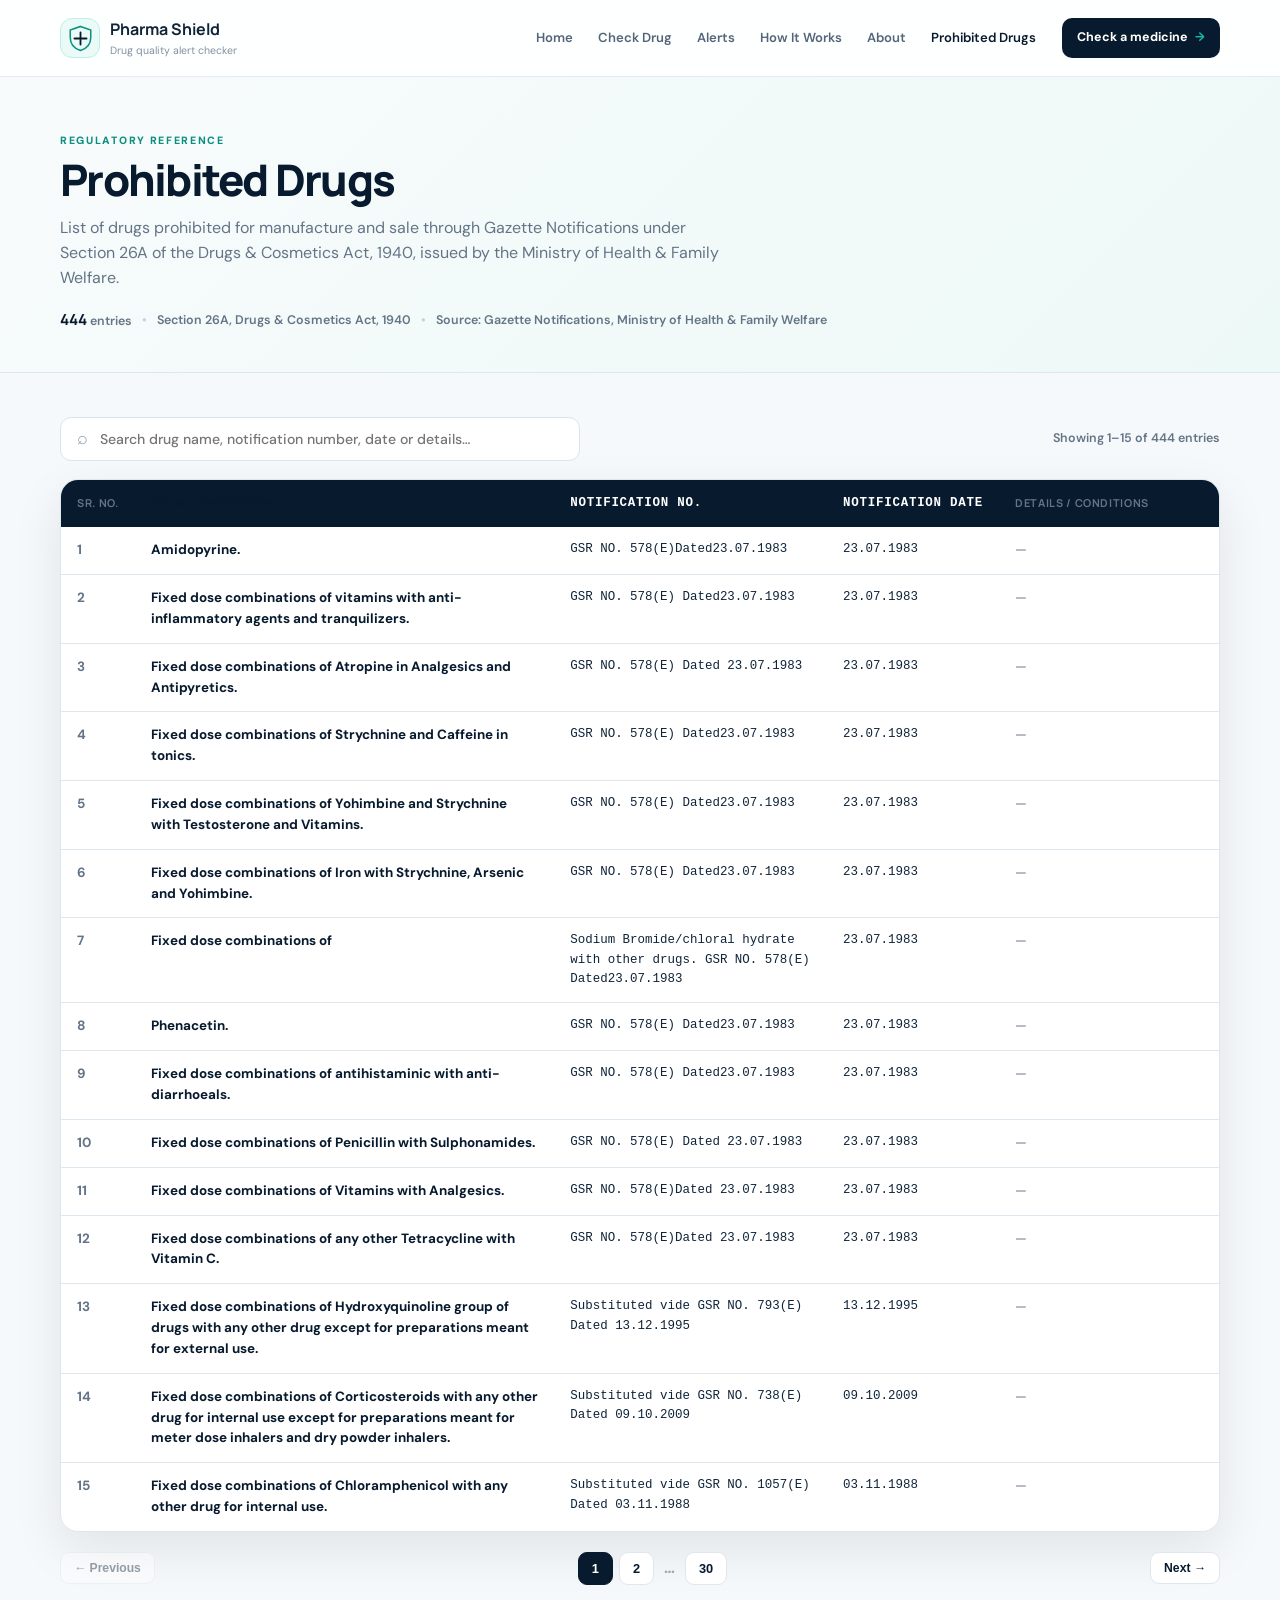
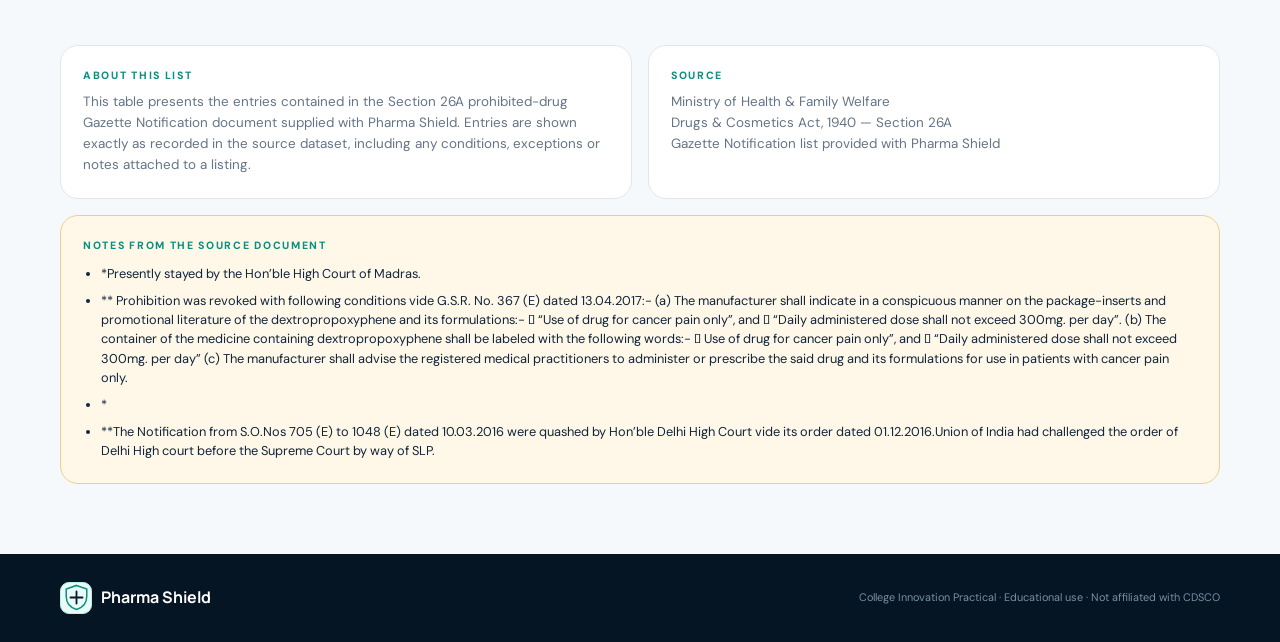
==== commit 483c337f: "Add files via upload" ====
--- a/prohibited.html
+++ b/prohibited.html
@@ -3,193 +3,123 @@
 <head>
   <meta charset="UTF-8">
   <meta name="viewport" content="width=device-width, initial-scale=1.0">
-  <title>Pharma Shield — Prohibited Drugs</title>
-  <meta name="description" content="Prohibited drugs listed through Gazette Notifications under Section 26A of the Drugs & Cosmetics Act, 1940.">
+  <title>Prohibited Drugs — Pharma Shield</title>
+  <meta name="description" content="Complete list of drugs prohibited for manufacture and sale under Section 26A of the Drugs & Cosmetics Act, 1940, as published via Gazette Notifications.">
   <link rel="preconnect" href="https://fonts.googleapis.com">
   <link rel="preconnect" href="https://fonts.gstatic.com" crossorigin>
   <link href="https://fonts.googleapis.com/css2?family=DM+Sans:wght@400;500;600;700&family=Manrope:wght@600;700;800&display=swap" rel="stylesheet">
   <link rel="stylesheet" href="style.css">
-  <style>
-    .prohibited-hero{background:linear-gradient(135deg,#071a2e,#0d2a46);color:#fff;padding:64px 0 52px;border-bottom:1px solid #dfe7ee}
-    .prohibited-hero h1{color:#fff;margin-bottom:14px}
-    .prohibited-hero p{color:#b9cad8;max-width:800px;margin-bottom:0}
-    .prohibited-wrap{padding:42px 0 78px}
-    .prohibited-note{background:#fff0f2;border:1px solid #f1b9c1;border-radius:16px;padding:17px 20px;margin-bottom:22px}
-    .prohibited-note strong{color:#b32237;display:block;margin-bottom:4px}
-    .prohibited-note span{color:#6f4b52;font-size:.82rem}
-    .prohibited-panel{background:#fff;border:1px solid var(--line);border-radius:20px;box-shadow:var(--shadow);overflow:hidden}
-    .prohibited-head{padding:24px;border-bottom:1px solid var(--line);display:flex;justify-content:space-between;gap:20px;align-items:end}
-    .prohibited-head h2{margin:0;font-size:1.55rem}
-    .prohibited-head p{margin:5px 0 0;font-size:.78rem}
-    .prohibited-search{padding:18px 24px;border-bottom:1px solid var(--line);background:#fbfdfe}
-    .prohibited-search .input-wrap{max-width:720px;background:#fff}
-    .prohibited-table-wrap{overflow-x:auto}
-    .prohibited-table{width:100%;border-collapse:collapse;min-width:920px}
-    .prohibited-table th,.prohibited-table td{text-align:left;padding:14px 16px;border-bottom:1px solid var(--line);vertical-align:top}
-    .prohibited-table th{background:#f5f8fa;color:#536579;font-size:.68rem;text-transform:uppercase;letter-spacing:.05em;white-space:nowrap}
-    .prohibited-table td{font-size:.78rem;color:var(--ink)}
-    .prohibited-table tbody tr:nth-child(even){background:#fcfdfd}
-    .prohibited-table td:first-child{font-family:ui-monospace,monospace;font-weight:800;color:var(--navy);width:80px}
-    .prohibited-table td:nth-child(2){font-weight:700;min-width:300px}
-    .prohibited-table td:nth-child(3){min-width:190px}
-    .prohibited-table td:nth-child(4){min-width:130px;white-space:nowrap}
-    .prohibited-empty{text-align:center!important;color:var(--muted)!important;padding:35px!important}
-    .prohibited-footer{padding:16px 24px;display:flex;justify-content:space-between;align-items:center;gap:16px;flex-wrap:wrap}
-    .prohibited-count{font-size:.75rem;color:var(--muted)}
-    .pagination{display:flex;gap:6px;align-items:center;flex-wrap:wrap}
-    .page-btn{border:1px solid var(--line);background:#fff;color:var(--navy);border-radius:8px;min-width:36px;height:36px;padding:0 9px;cursor:pointer;font-weight:700}
-    .page-btn:hover,.page-btn.active{background:var(--navy);color:#fff;border-color:var(--navy)}
-    .page-btn:disabled{opacity:.45;cursor:not-allowed}
-    .prohibited-back{display:inline-flex;margin-top:24px;color:var(--teal2);font-weight:800;text-decoration:none;font-size:.8rem}
-    @media(max-width:700px){.prohibited-hero{padding:48px 0 40px}.prohibited-head{align-items:start;flex-direction:column}.prohibited-footer{padding:16px}.prohibited-search{padding:16px}}
-  </style>
 </head>
 <body>
-  <header class="site-header">
+  <div id="toast-region" class="toast-region" aria-live="polite"></div>
+
+  <header class="site-header" id="site-header">
     <div class="shell header-shell">
-      <a href="index.html" class="brand" aria-label="Pharma Shield home">
-        <span class="brand-icon" aria-hidden="true"><svg viewBox="0 0 48 48"><path d="M24 4 41 10v12c0 10.8-6.8 18.8-17 22C13.8 40.8 7 32.8 7 22V10z"/><path d="M24 14v20M14 24h20"/></svg></span>
-        <span><strong>Pharma Shield</strong><small>Drug quality alert checker</small></span>
+      <a href="index.html#home" class="brand" aria-label="Pharma Shield home">
+        <span class="brand-icon" aria-hidden="true">
+          <svg viewBox="0 0 48 48"><path d="M24 4 41 10v12c0 10.8-6.8 18.8-17 22C13.8 40.8 7 32.8 7 22V10z"/><path d="M24 14v20M14 24h20"/></svg>
+        </span>
+        <span>
+          <strong>Pharma Shield</strong>
+          <small>Drug quality alert checker</small>
+        </span>
       </a>
+
       <nav class="main-nav" id="main-nav">
-        <a href="index.html">Home</a>
-        <a href="index.html#check">Check Drug</a>
-        <a href="index.html#recent">Alerts</a>
-        <a href="index.html#how-it-works">How It Works</a>
-        <a href="index.html#about">About</a>
-        <a href="prohibited.html" class="active">Prohibited Drugs</a>
+        <a href="index.html#home" data-nav>Home</a>
+        <a href="index.html#check" data-nav>Check Drug</a>
+        <a href="index.html#recent" data-nav>Alerts</a>
+        <a href="index.html#how-it-works" data-nav>How It Works</a>
+        <a href="index.html#about" data-nav>About</a>
+        <a href="prohibited.html" data-nav class="active">Prohibited Drugs</a>
       </nav>
+
       <a class="header-cta" href="index.html#check">Check a medicine <span>→</span></a>
+      <button class="nav-toggle" id="nav-toggle" aria-label="Toggle navigation" aria-expanded="false">
+        <span></span><span></span><span></span>
+      </button>
     </div>
   </header>
 
   <main>
     <section class="prohibited-hero">
       <div class="shell">
-        <span class="section-kicker" style="color:#50d7c6">REGULATORY REFERENCE</span>
+        <span class="section-kicker">REGULATORY REFERENCE</span>
         <h1>Prohibited Drugs</h1>
-        <p>List of drugs prohibited for manufacture and sale through Gazette Notifications under Section 26A of the Drugs &amp; Cosmetics Act, 1940 by the Ministry of Health and Family Welfare.</p>
+        <p class="prohibited-sub">List of drugs prohibited for manufacture and sale through Gazette Notifications under Section 26A of the Drugs &amp; Cosmetics Act, 1940, issued by the Ministry of Health &amp; Family Welfare.</p>
+        <div class="prohibited-meta">
+          <span><strong id="prohibited-total">—</strong> entries</span>
+          <span class="dot-sep">•</span>
+          <span>Section 26A, Drugs &amp; Cosmetics Act, 1940</span>
+          <span class="dot-sep">•</span>
+          <span>Source: Gazette Notifications, Ministry of Health &amp; Family Welfare</span>
+        </div>
       </div>
     </section>
 
-    <section class="prohibited-wrap">
+    <section class="prohibited-section">
       <div class="shell">
-        <div class="prohibited-note">
-          <strong>Important Note</strong>
-          <span>This list is taken from the provided Section 26A notification document. Presence in this list means the drug/formulation appears in the provided notification document; it is not a substitute for checking the latest official regulatory notification.</span>
+        <div class="prohibited-toolbar">
+          <div class="input-wrap prohibited-search-wrap">
+            <span class="input-icon">⌕</span>
+            <input type="text" id="prohibited-search" placeholder="Search drug name, notification number, date or details…" autocomplete="off">
+          </div>
+          <span class="prohibited-count" id="prohibited-count">Showing — of — entries</span>
         </div>
 
-        <section class="prohibited-panel">
-          <div class="prohibited-head">
-            <div>
-              <span class="section-kicker">SECTION 26A</span>
-              <h2>Complete List of Prohibited Drugs</h2>
-              <p>Showing entries from the provided notification document.</p>
-            </div>
-          </div>
+        <div class="prohibited-table-wrap">
+          <table class="prohibited-table">
+            <thead>
+              <tr>
+                <th class="col-sr">Sr. No.</th>
+                <th class="col-drug">Drug / Description</th>
+                <th class="col-notif">Notification No.</th>
+                <th class="col-date">Notification Date</th>
+                <th class="col-details">Details / Conditions</th>
+              </tr>
+            </thead>
+            <tbody id="prohibited-tbody">
+              <tr><td colspan="5" class="prohibited-loading">Loading prohibited-drug records…</td></tr>
+            </tbody>
+          </table>
+        </div>
 
-          <div class="prohibited-search">
-            <div class="input-wrap">
-              <span class="input-icon">⌕</span>
-              <input id="prohibited-search" type="search" placeholder="Search drug name, notification, date or details..." autocomplete="off">
-            </div>
-          </div>
+        <nav class="pagination" id="prohibited-pagination" aria-label="Prohibited drugs pagination"></nav>
+      </div>
+    </section>
 
-          <div class="prohibited-table-wrap">
-            <table class="prohibited-table">
-              <thead><tr><th>Sr. No.</th><th>Drug / Description</th><th>Notification No.</th><th>Notification Date</th><th>Details / Conditions</th></tr></thead>
-              <tbody id="prohibited-body"><tr><td colspan="5" class="prohibited-empty">Loading prohibited drugs...</td></tr></tbody>
-            </table>
-          </div>
-
-          <div class="prohibited-footer">
-            <span class="prohibited-count" id="prohibited-count">Loading...</span>
-            <div class="pagination" id="pagination"></div>
-          </div>
-        </section>
-        <a class="prohibited-back" href="index.html">← Back to Drug Alert Checker</a>
+    <section class="prohibited-info">
+      <div class="shell prohibited-info-grid">
+        <div class="prohibited-info-card">
+          <span class="section-kicker">ABOUT THIS LIST</span>
+          <p>This table presents the entries contained in the Section 26A prohibited-drug Gazette Notification document supplied with Pharma Shield. Entries are shown exactly as recorded in the source dataset, including any conditions, exceptions or notes attached to a listing.</p>
+        </div>
+        <div class="prohibited-info-card">
+          <span class="section-kicker">SOURCE</span>
+          <p>Ministry of Health &amp; Family Welfare<br>
+          Drugs &amp; Cosmetics Act, 1940 — Section 26A<br>
+          Gazette Notification list provided with Pharma Shield</p>
+        </div>
+      </div>
+      <div class="shell" id="prohibited-notes-wrap" hidden>
+        <div class="prohibited-notes-card">
+          <span class="section-kicker">NOTES FROM THE SOURCE DOCUMENT</span>
+          <ul id="prohibited-notes-list"></ul>
+        </div>
       </div>
     </section>
   </main>
 
-  <footer class="site-footer"><div class="shell footer-shell"><div class="footer-brand"><span class="brand-icon small"><svg viewBox="0 0 48 48"><path d="M24 4 41 10v12c0 10.8-6.8 18.8-17 22C13.8 40.8 7 32.8 7 22V10z"/><path d="M24 14v20M14 24h20"/></svg></span><strong>Pharma Shield</strong></div><p>College Innovation Practical · Educational use · Not affiliated with CDSCO</p></div></footer>
+  <footer class="site-footer">
+    <div class="shell footer-shell">
+      <div class="footer-brand">
+        <span class="brand-icon small"><svg viewBox="0 0 48 48"><path d="M24 4 41 10v12c0 10.8-6.8 18.8-17 22C13.8 40.8 7 32.8 7 22V10z"/><path d="M24 14v20M14 24h20"/></svg></span>
+        <strong>Pharma Shield</strong>
+      </div>
+      <p>College Innovation Practical · Educational use · Not affiliated with CDSCO</p>
+    </div>
+  </footer>
 
-  <script>
-    (() => {
-      const DATA_URL = './bannedDrugs.json';
-      const PAGE_SIZE = 15;
-      let entries = [];
-      let filtered = [];
-      let page = 1;
-
-      const $ = (s) => document.querySelector(s);
-      const esc = (v) => String(v ?? '').replace(/[&<>"']/g, c => ({'&':'&amp;','<':'&lt;','>':'&gt;','"':'&quot;',"'":'&#39;'}[c]));
-      const text = (v) => String(v ?? '').trim();
-
-      function matches(e, q) {
-        if (!q) return true;
-        const haystack = [e.drugName, e.notification, ...(e.notificationDates || []), e.details].map(text).join(' ').toLowerCase();
-        return haystack.includes(q.toLowerCase());
-      }
-
-      function render() {
-        const start = (page - 1) * PAGE_SIZE;
-        const rows = filtered.slice(start, start + PAGE_SIZE);
-        const body = $('#prohibited-body');
-        body.innerHTML = rows.length ? rows.map(e => `
-          <tr>
-            <td>${esc(e.srNo)}</td>
-            <td>${esc(e.drugName || '—')}</td>
-            <td>${esc(e.notification || '—')}</td>
-            <td>${esc((e.notificationDates || []).join(', ') || '—')}</td>
-            <td>${esc(e.details || '—')}</td>
-          </tr>`).join('') : '<tr><td colspan="5" class="prohibited-empty">No matching prohibited drug found.</td></tr>';
-
-        const end = Math.min(start + PAGE_SIZE, filtered.length);
-        $('#prohibited-count').textContent = filtered.length ? `Showing ${start + 1} to ${end} of ${filtered.length} entries` : 'Showing 0 of 0 entries';
-        renderPagination();
-      }
-
-      function renderPagination() {
-        const total = Math.ceil(filtered.length / PAGE_SIZE);
-        const wrap = $('#pagination');
-        if (total <= 1) { wrap.innerHTML = ''; return; }
-        const pages = [];
-        const add = n => { if (!pages.includes(n)) pages.push(n); };
-        add(1); add(total);
-        for (let n = page - 2; n <= page + 2; n++) if (n > 1 && n < total) add(n);
-        pages.sort((a,b)=>a-b);
-        let html = `<button class="page-btn" ${page === 1 ? 'disabled' : ''} data-page="${page-1}">←</button>`;
-        let prev = 0;
-        pages.forEach(n => { if (prev && n - prev > 1) html += '<span>…</span>'; html += `<button class="page-btn ${n === page ? 'active' : ''}" data-page="${n}">${n}</button>`; prev = n; });
-        html += `<button class="page-btn" ${page === total ? 'disabled' : ''} data-page="${page+1}">→</button>`;
-        wrap.innerHTML = html;
-        wrap.querySelectorAll('[data-page]').forEach(btn => btn.addEventListener('click', () => { const n = Number(btn.dataset.page); if (n >= 1 && n <= total) { page = n; render(); window.scrollTo({top: document.querySelector('.prohibited-panel').offsetTop - 95, behavior:'smooth'}); }}));
-      }
-
-      async function init() {
-        try {
-          const res = await fetch(DATA_URL, {cache:'no-store'});
-          if (!res.ok) throw new Error('HTTP ' + res.status);
-          const json = await res.json();
-          entries = Array.isArray(json.entries) ? json.entries : [];
-          filtered = entries.slice();
-          render();
-        } catch (err) {
-          console.error(err);
-          $('#prohibited-body').innerHTML = '<tr><td colspan="5" class="prohibited-empty">Could not load the prohibited-drug dataset. Please refresh the page.</td></tr>';
-          $('#prohibited-count').textContent = 'Dataset unavailable';
-        }
-      }
-
-      $('#prohibited-search').addEventListener('input', e => {
-        const q = text(e.target.value);
-        filtered = entries.filter(x => matches(x, q));
-        page = 1;
-        render();
-      });
-      init();
-    })();
-  </script>
+  <script src="prohibited.js"></script>
 </body>
 </html>
--- a/style.css
+++ b/style.css
@@ -43,7 +43,7 @@
 .scan-orbit{position:absolute;border:1px solid rgba(72,214,197,.25);border-radius:50%;left:50%;top:50%;transform:translate(-50%,-50%)}.orbit-one{width:290px;height:290px;animation:pulse 3s ease-in-out infinite}.orbit-two{width:390px;height:390px;border-style:dashed;animation:spin 16s linear infinite}.scan-line{position:absolute;left:13%;right:13%;height:1px;background:#42dbc9;box-shadow:0 0 18px #42dbc9;top:50%;animation:scan 3s ease-in-out infinite;z-index:4}@keyframes scan{0%,100%{transform:translateY(-130px);opacity:0}15%,85%{opacity:1}50%{transform:translateY(130px)}}@keyframes pulse{50%{transform:translate(-50%,-50%) scale(1.04);opacity:.7}}
 .scan-chip{position:absolute;background:rgba(5,18,31,.72);border:1px solid rgba(72,214,197,.22);padding:9px 11px;border-radius:9px;color:#7e9bb5;font-size:.55rem;letter-spacing:.08em;z-index:5}.scan-chip b{color:#fff;font-size:.65rem}.chip-one{left:20px;top:32px}.chip-two{right:20px;bottom:32px}
 .results-section{padding:0 0 28px}.result-container[hidden]{display:none}.result-card{border-radius:20px;padding:25px;border:1px solid var(--line);box-shadow:var(--shadow);animation:rise .35s ease}@keyframes rise{from{opacity:0;transform:translateY(10px)}to{opacity:1;transform:none}}
-.result-card.status-alert{background:var(--redbg);border-color:#f1b9c1}.result-card.status-history{background:var(--amberbg);border-color:#ecd08d}.result-card.status-clear{background:var(--greenbg);border-color:#b6e5d1}.result-badge{display:inline-flex;padding:7px 11px;border-radius:999px;color:#fff;font-size:.78rem;font-weight:800;margin-bottom:10px}.status-alert .result-badge{background:var(--red)}.status-history .result-badge{background:var(--amber)}.status-clear .result-badge{background:var(--green)}.result-message{color:var(--ink);font-weight:600}.result-grid{display:grid;grid-template-columns:repeat(auto-fit,minmax(180px,1fr));gap:15px;margin:18px 0;padding-top:17px;border-top:1px solid rgba(16,36,58,.1)}.result-field dt{font-size:.65rem;text-transform:uppercase;letter-spacing:.06em;color:#748394;margin-bottom:3px}.result-field dd{margin:0;font-weight:700;color:var(--navy)}.result-field dd.mono{font-family:ui-monospace,monospace}.result-note{font-size:.78rem;background:rgba(7,26,46,.045);padding:10px 12px;border-radius:9px;margin-bottom:0}.result-actions{margin-top:15px}.result-actions .btn-outline{background:#fff;border:1px solid #b8c6d2;color:var(--navy)}.result-actions .btn-outline:hover{background:var(--navy);color:#fff}.result-field{min-width:0}
+.result-card.status-alert{background:var(--redbg);border-color:#f1b9c1}.result-card.status-history{background:var(--amberbg);border-color:#ecd08d}.result-card.status-clear{background:var(--greenbg);border-color:#b6e5d1}.result-badge{display:inline-flex;padding:7px 11px;border-radius:999px;color:#fff;font-size:.78rem;font-weight:800;margin-bottom:10px}.status-alert .result-badge{background:var(--red)}.status-history .result-badge{background:var(--amber)}.status-clear .result-badge{background:var(--green)}.result-message{color:var(--ink);font-weight:600}.result-grid{display:flex;flex-direction:column;gap:0;margin:18px 0 0;padding-top:2px;border-top:1px solid rgba(16,36,58,.1)}.result-field{min-width:0;display:flex;flex-direction:column;gap:4px;padding:14px 4px;border-bottom:1px solid rgba(16,36,58,.08)}.result-field:last-child{border-bottom:0}.result-field dt{font-size:.65rem;text-transform:uppercase;letter-spacing:.06em;color:#748394;margin-bottom:0}.result-field dd{margin:0;font-weight:700;color:var(--navy);font-size:.94rem;line-height:1.4}.result-field dd.mono{font-family:ui-monospace,monospace}.result-note{font-size:.78rem;background:rgba(7,26,46,.045);padding:10px 12px;border-radius:9px;margin-bottom:0;margin-top:15px}.result-actions{margin-top:15px}.result-actions .btn-outline{background:#fff;border:1px solid #b8c6d2;color:var(--navy)}.result-actions .btn-outline:hover{background:var(--navy);color:#fff}
 .stats-section{background:var(--navy);color:#fff;padding:70px 0}.stats-section h2{color:#fff}.stats-section .section-sub{color:#9bb0c2}.section-head{display:flex;justify-content:space-between;align-items:end;gap:20px}.section-head.centered{justify-content:center;text-align:center}.section-kicker{font-size:.66rem;font-weight:800;letter-spacing:.16em;color:var(--teal2);display:block;margin-bottom:8px}.stats-section .section-kicker{color:#50d7c6}.dataset-badge{font-size:.7rem;color:#9eb2c3;border:1px solid rgba(255,255,255,.13);padding:7px 10px;border-radius:999px}.stats-grid{display:grid;grid-template-columns:repeat(5,1fr);gap:10px;margin-top:28px}.stat-card{min-height:145px;border:1px solid rgba(255,255,255,.12);background:rgba(255,255,255,.045);border-radius:16px;padding:17px;display:flex;flex-direction:column;justify-content:space-between}.stat-card.stat-featured{background:rgba(24,182,162,.1);border-color:rgba(24,182,162,.35)}.stat-card strong{font-size:1.9rem;color:#fff}.stat-card>span:last-child{font-size:.7rem;color:#9eb2c3}.stat-icon{width:30px;height:30px;border-radius:8px;display:grid;place-items:center;background:rgba(255,255,255,.08);color:#73e2d4;font-weight:800}.stat-icon.red{color:#ff8694}.stat-icon.amber{color:#ffd16e}.stat-icon.teal{color:#73e2d4}.stat-icon.blue{color:#91b9ff}
 .recent-section,.how-section,.about-section,.feedback-section,.disclaimer-section{padding:78px 0}.recent-grid{display:grid;grid-template-columns:repeat(3,1fr);gap:14px;margin-top:27px}.recent-card{background:#fff;border:1px solid var(--line);border-radius:17px;padding:19px;box-shadow:0 7px 25px rgba(7,26,46,.045);position:relative;overflow:hidden}.recent-card:before{content:"";position:absolute;left:0;top:0;bottom:0;width:3px;background:var(--red)}.recent-card.category-alert:before{background:var(--amber)}.recent-tag{display:inline-block;color:var(--red);background:var(--redbg);font-size:.62rem;font-weight:800;padding:5px 8px;border-radius:999px;text-transform:uppercase}.category-alert .recent-tag{color:var(--amber);background:var(--amberbg)}.recent-card h4{font-family:var(--display);margin:14px 0 6px;font-size:1rem}.recent-meta{font-size:.72rem;margin:3px 0;color:#748394}.batch{font-family:ui-monospace,monospace;color:var(--navy);font-weight:700}.recent-view{margin-top:14px;border:0;background:none;color:var(--teal2);font-weight:800;font-size:.72rem;padding:0;cursor:pointer}.details-body{display:none}.details-body.open{display:block}.text-link{color:var(--teal2);font-size:.78rem;font-weight:800;text-decoration:none}.steps{display:grid;grid-template-columns:repeat(3,1fr);gap:16px;margin-top:38px}.step{background:#fff;border:1px solid var(--line);border-radius:20px;padding:28px;position:relative}.step-number{position:absolute;right:18px;top:17px;color:#c9d3dc;font:800 .7rem ui-monospace,monospace}.step-icon{width:45px;height:45px;border-radius:13px;background:var(--mint);color:var(--teal2);display:grid;place-items:center;font-size:1.2rem;font-weight:800;margin-bottom:22px}.step h3{font-size:1.1rem;margin-bottom:8px}.step p{font-size:.84rem;margin-bottom:0}
 .about-section{background:#edf8f6}.about-grid{display:grid;grid-template-columns:1.25fr .75fr;gap:70px;align-items:center}.about-copy h2{max-width:650px}.about-copy p{max-width:650px}.source-card{background:#fff;border:1px solid #cfe7e3;border-radius:22px;padding:27px;box-shadow:var(--shadow)}.source-icon{width:43px;height:43px;border-radius:12px;background:var(--mint);color:var(--teal2);display:grid;place-items:center;font-weight:800;font-size:1.2rem;margin-bottom:20px}.source-card h3{font-size:1.5rem}.source-card p{font-size:.84rem}.btn-outline{background:#fff;border:1px solid #b9c7d2;color:var(--navy)}.btn-outline:hover{background:var(--navy);color:#fff}
@@ -55,10 +55,60 @@
 @media(max-width:700px){.shell{width:min(100% - 28px,1160px)}.header-shell{height:68px}.hero{padding:55px 0}.hero-shell{gap:35px}h1{font-size:3.15rem}.search-card{grid-template-columns:1fr}.btn-check{width:100%}.scan-stage{height:310px}.visual-card{transform:none}.stats-grid,.recent-grid,.steps,.about-grid,.feedback-shell{grid-template-columns:1fr}.stats-grid{gap:9px}.stat-card{min-height:115px}.section-head{align-items:start;flex-direction:column}.recent-section,.how-section,.about-section,.feedback-section,.disclaimer-section{padding:58px 0}.feedback-shell{padding:25px}.disclaimer-card{grid-template-columns:1fr}.main-nav.mobile-open{display:flex;position:absolute;left:0;right:0;top:68px;background:#fff;padding:10px 20px 18px;flex-direction:column;border-bottom:1px solid var(--line);box-shadow:var(--shadow)}.main-nav.mobile-open a{padding:11px 0;border-bottom:1px solid var(--line)}}
 @media print{.site-header,.hero,.stats-section,.recent-section,.how-section,.about-section,.feedback-section,.disclaimer-section,.site-footer,.result-actions,.toast-region{display:none!important}.result-card{box-shadow:none}}
 
-/* Requested change only: drug-alert result details in a vertical layout. */
-.result-card .result-grid{display:flex;flex-direction:column;gap:0;}
-.result-card .result-field{display:grid;grid-template-columns:minmax(170px,230px) 1fr;gap:16px;align-items:start;padding:11px 0;border-bottom:1px solid rgba(16,36,58,.08);}
-.result-card .result-field:last-child{border-bottom:0;}
-.result-card .result-field dt{margin:0;}
-.result-card .result-field dd{min-width:0;overflow-wrap:anywhere;}
-@media(max-width:700px){.result-card .result-field{grid-template-columns:1fr;gap:3px;}}
+/* =========================================================
+   PROHIBITED DRUGS PAGE — additive styles only.
+   Reuses existing color/spacing variables and visual language;
+   no existing selectors above are modified.
+   ========================================================= */
+.prohibited-hero{background:linear-gradient(135deg,#f8fbfc 0%,#edf9f7 100%);border-bottom:1px solid var(--line);padding:56px 0 40px}
+.prohibited-hero h1{font-size:clamp(2.1rem,3.4vw,2.9rem);letter-spacing:-.04em;margin:10px 0 14px}
+.prohibited-sub{font-size:1rem;max-width:680px;margin-bottom:18px}
+.prohibited-meta{display:flex;flex-wrap:wrap;align-items:center;gap:10px;font-size:.78rem;color:var(--muted);font-weight:600}
+.prohibited-meta strong{color:var(--navy);font-family:var(--display);font-size:.95rem}
+.prohibited-meta .dot-sep{color:#c3d0da}
+
+.prohibited-section{padding:44px 0 60px}
+.prohibited-toolbar{display:flex;flex-wrap:wrap;align-items:center;justify-content:space-between;gap:14px;margin-bottom:18px}
+.prohibited-search-wrap{flex:1;min-width:260px;max-width:520px;background:#fff;border-radius:11px}
+.prohibited-search-wrap input{border:0;outline:0;background:transparent;width:100%;padding:12px 6px;font:500 .88rem var(--body);color:var(--ink)}
+.prohibited-count{font-size:.78rem;color:var(--muted);font-weight:600;white-space:nowrap}
+
+.prohibited-table-wrap{width:100%;overflow-x:auto;background:#fff;border:1px solid var(--line);border-radius:18px;box-shadow:var(--shadow)}
+.prohibited-table{width:100%;border-collapse:collapse;min-width:920px;font-size:.84rem}
+.prohibited-table thead th{text-align:left;background:var(--navy);color:#fff;font-family:var(--display);font-size:.68rem;text-transform:uppercase;letter-spacing:.06em;padding:14px 16px;white-space:nowrap}
+.prohibited-table tbody td{padding:13px 16px;border-bottom:1px solid var(--line);color:var(--ink);vertical-align:top}
+.prohibited-table tbody tr:last-child td{border-bottom:0}
+.prohibited-table tbody tr:hover{background:#f7fafc}
+.prohibited-table .col-sr{width:64px;color:var(--muted);font-weight:700}
+.prohibited-table .col-drug{min-width:260px;font-weight:700;color:var(--navy)}
+.prohibited-table .col-notif{min-width:170px;font-family:ui-monospace,monospace;font-size:.78rem}
+.prohibited-table .col-date{min-width:120px;white-space:nowrap;font-family:ui-monospace,monospace;font-size:.78rem}
+.prohibited-table .col-details{min-width:220px;color:var(--muted)}
+.prohibited-loading{text-align:center;padding:32px 16px;color:var(--muted)}
+
+.pagination{display:flex;flex-wrap:wrap;align-items:center;justify-content:space-between;gap:12px;margin-top:20px}
+.page-numbers{display:flex;flex-wrap:wrap;align-items:center;gap:6px}
+.page-btn{border:1px solid var(--line);background:#fff;color:var(--navy);font-weight:700;font-size:.8rem;padding:8px 13px;border-radius:9px;cursor:pointer;transition:.15s ease}
+.page-btn:hover:not(:disabled){border-color:var(--teal);color:var(--teal2)}
+.page-btn.is-active{background:var(--navy);border-color:var(--navy);color:#fff}
+.page-btn:disabled{opacity:.4;cursor:not-allowed}
+.page-btn.page-nav{font-size:.76rem}
+.page-ellipsis{padding:0 4px;color:#9aa6b2;font-weight:700}
+
+.prohibited-info{padding:0 0 70px}
+.prohibited-info-grid{display:grid;grid-template-columns:1fr 1fr;gap:16px}
+.prohibited-info-card{background:#fff;border:1px solid var(--line);border-radius:18px;padding:22px}
+.prohibited-info-card p{margin:0;font-size:.84rem;color:var(--muted)}
+.prohibited-notes-card{margin-top:16px;background:var(--amberbg);border:1px solid #ecd08d;border-radius:18px;padding:22px}
+.prohibited-notes-card ul{margin:10px 0 0;padding-left:18px}
+.prohibited-notes-card li{font-size:.8rem;color:var(--ink);margin-bottom:8px;line-height:1.5}
+.prohibited-notes-card li:last-child{margin-bottom:0}
+
+@media(max-width:700px){
+  .prohibited-hero{padding:40px 0 30px}
+  .prohibited-toolbar{flex-direction:column;align-items:stretch}
+  .prohibited-count{white-space:normal}
+  .prohibited-info-grid{grid-template-columns:1fr}
+  .pagination{flex-direction:column;align-items:stretch}
+  .page-numbers{justify-content:center}
+}
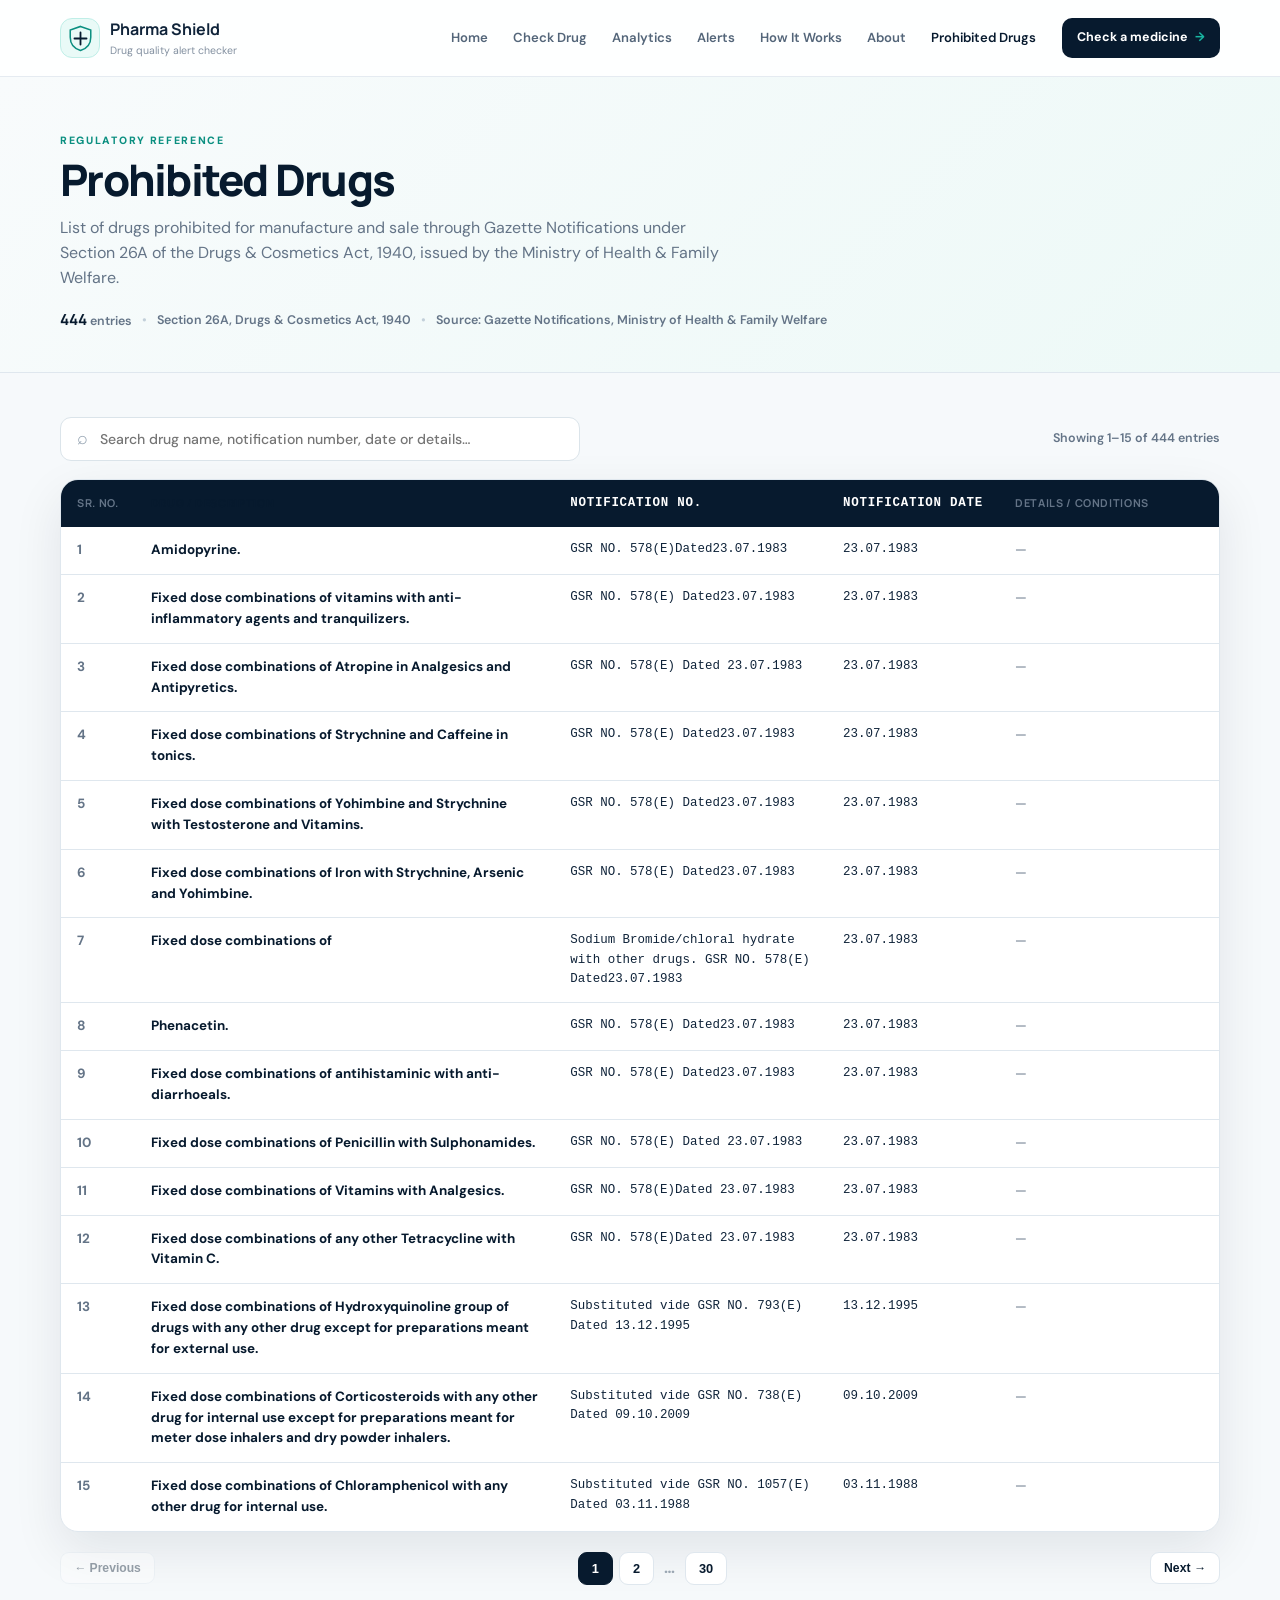
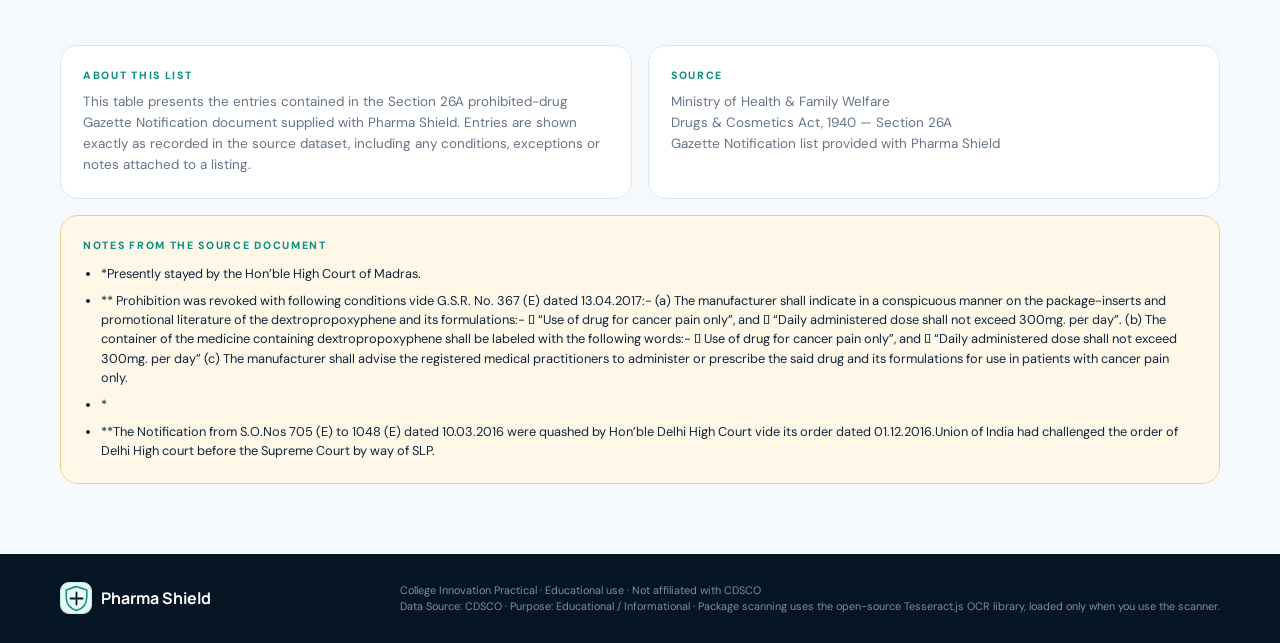
==== commit 916e1dc4: "Add files via upload" ====
--- a/prohibited.html
+++ b/prohibited.html
@@ -28,6 +28,7 @@
       <nav class="main-nav" id="main-nav">
         <a href="index.html#home" data-nav>Home</a>
         <a href="index.html#check" data-nav>Check Drug</a>
+        <a href="index.html#analytics" data-nav>Analytics</a>
         <a href="index.html#recent" data-nav>Alerts</a>
         <a href="index.html#how-it-works" data-nav>How It Works</a>
         <a href="index.html#about" data-nav>About</a>
@@ -116,7 +117,8 @@
         <span class="brand-icon small"><svg viewBox="0 0 48 48"><path d="M24 4 41 10v12c0 10.8-6.8 18.8-17 22C13.8 40.8 7 32.8 7 22V10z"/><path d="M24 14v20M14 24h20"/></svg></span>
         <strong>Pharma Shield</strong>
       </div>
-      <p>College Innovation Practical · Educational use · Not affiliated with CDSCO</p>
+      <p>College Innovation Practical · Educational use · Not affiliated with CDSCO<br>
+      Data Source: CDSCO · Purpose: Educational / Informational · Package scanning uses the open-source Tesseract.js OCR library, loaded only when you use the scanner.</p>
     </div>
   </footer>
 
--- a/style.css
+++ b/style.css
@@ -55,6 +55,114 @@
 @media(max-width:700px){.shell{width:min(100% - 28px,1160px)}.header-shell{height:68px}.hero{padding:55px 0}.hero-shell{gap:35px}h1{font-size:3.15rem}.search-card{grid-template-columns:1fr}.btn-check{width:100%}.scan-stage{height:310px}.visual-card{transform:none}.stats-grid,.recent-grid,.steps,.about-grid,.feedback-shell{grid-template-columns:1fr}.stats-grid{gap:9px}.stat-card{min-height:115px}.section-head{align-items:start;flex-direction:column}.recent-section,.how-section,.about-section,.feedback-section,.disclaimer-section{padding:58px 0}.feedback-shell{padding:25px}.disclaimer-card{grid-template-columns:1fr}.main-nav.mobile-open{display:flex;position:absolute;left:0;right:0;top:68px;background:#fff;padding:10px 20px 18px;flex-direction:column;border-bottom:1px solid var(--line);box-shadow:var(--shadow)}.main-nav.mobile-open a{padding:11px 0;border-bottom:1px solid var(--line)}}
 @media print{.site-header,.hero,.stats-section,.recent-section,.how-section,.about-section,.feedback-section,.disclaimer-section,.site-footer,.result-actions,.toast-region{display:none!important}.result-card{box-shadow:none}}
 
+/* ============ ADDITIONS: badges, scanner, analytics, innovation, why-section ============ */
+.status-badge--neutral{background:#8a97a5!important}
+.result-card.status-neutral{background:#f1f4f7;border-color:var(--line)}
+.dot--NSQ{background:var(--red)}.dot--ALERTED{background:var(--amber)}
+.result-field .dim{color:#8a97a5;font-weight:500;font-size:.72rem}
+.recent-card--alerted:before{background:var(--amber)}.recent-tag--alerted{color:var(--amber);background:var(--amberbg)}
+.recent-card--nsq:before{background:var(--red)}.recent-tag--nsq{color:var(--red);background:var(--redbg)}
+
+/* Nav suggestion dropdown */
+.search-field{position:relative}
+.suggestion-list{list-style:none;margin:0;padding:6px;position:absolute;left:0;right:0;top:calc(100% + 6px);background:#fff;border:1px solid var(--line);border-radius:12px;box-shadow:var(--shadow);z-index:40;max-height:230px;overflow:auto}
+.suggestion-list[hidden]{display:none}
+.suggestion-list li{padding:9px 10px;border-radius:8px;font-size:.85rem;cursor:pointer;color:var(--ink)}
+.suggestion-list li:hover{background:var(--mint);color:var(--teal2)}
+
+/* Scan Medicine button + panel */
+.scan-cta{display:flex;align-items:center;gap:10px;margin-top:16px}
+.btn-scan{background:#fff;border:1.5px dashed #9fd6cc;color:var(--teal2)}
+.btn-scan:hover{background:var(--mint)}
+.scan-panel{margin-top:20px;background:#fff;border:1px solid var(--line);border-radius:20px;padding:22px;box-shadow:var(--shadow)}
+.scan-panel[hidden]{display:none}
+.scan-panel-head{display:flex;justify-content:space-between;align-items:center;margin-bottom:14px}
+.scan-panel-head h3{margin:0;font-size:1.05rem}
+.scan-close{border:0;background:none;font-size:1.3rem;line-height:1;cursor:pointer;color:#8a97a5;padding:4px 8px}
+.scan-dropzone{border:2px dashed #cbdce4;border-radius:16px;padding:26px;text-align:center;cursor:pointer;background:#fbfdfe;color:#647487}
+.scan-dropzone:hover,.scan-dropzone:focus-visible{border-color:var(--teal);background:var(--mint)}
+.scan-dropzone strong{display:block;color:var(--navy);margin-bottom:4px}
+.scan-dropzone small{display:block;margin-top:6px;color:#93a2b1}
+.scan-preview{margin-top:16px}
+.scan-preview[hidden]{display:none}
+.scan-preview img{max-width:100%;max-height:260px;border-radius:12px;border:1px solid var(--line);display:block;margin:0 auto}
+.scan-status{margin-top:14px;padding:10px 13px;border-radius:10px;font-size:.82rem;font-weight:600}
+.scan-status[hidden]{display:none}
+.scan-status--busy{background:var(--mint);color:var(--teal2)}
+.scan-status--error{background:var(--redbg);color:var(--red)}
+.scan-verify{margin-top:16px;border-top:1px solid var(--line);padding-top:16px}
+.scan-verify[hidden]{display:none}
+.scan-verify label{display:block;font-size:.68rem;font-weight:800;color:#54677b;text-transform:uppercase;letter-spacing:.06em;margin:10px 0 6px}
+.scan-verify input{width:100%;border:1px solid var(--line);border-radius:10px;padding:10px 12px;font:500 .88rem var(--body);background:#fbfdfe;outline:0}
+.scan-verify input:focus{border-color:var(--teal);box-shadow:0 0 0 4px rgba(24,182,162,.1)}
+.scan-confidence{font-size:.76rem;margin:10px 0 4px;padding:8px 10px;border-radius:8px}
+.scan-confidence--ok{background:var(--greenbg);color:var(--green)}
+.scan-confidence--low{background:var(--amberbg);color:var(--amber)}
+.scan-actions{display:flex;gap:10px;margin-top:14px;flex-wrap:wrap}
+
+/* Analytics dashboard */
+.analytics-section{padding:0 0 78px;background:var(--navy)}
+.analytics-grid{display:grid;grid-template-columns:1.3fr .9fr;gap:16px;margin-top:26px}
+.analytics-card{background:rgba(255,255,255,.045);border:1px solid rgba(255,255,255,.12);border-radius:18px;padding:20px}
+.analytics-card h4{color:#fff;margin:0 0 14px;font-size:.92rem;font-family:var(--display)}
+.analytics-empty{color:#9bb0c2;font-size:.8rem}
+.year-chart{display:flex;align-items:flex-end;gap:8px;height:170px;padding-top:10px}
+.bar-col{flex:1;display:flex;flex-direction:column;align-items:center;justify-content:flex-end;height:100%;min-width:0}
+.bar-track{width:100%;max-width:34px;height:120px;display:flex;align-items:flex-end;background:rgba(255,255,255,.06);border-radius:6px 6px 0 0;overflow:hidden}
+.bar-fill{width:100%;background:linear-gradient(180deg,#48d6c5,var(--teal2));border-radius:6px 6px 0 0;transition:height .4s ease}
+.bar-count{font-size:.62rem;color:#cfe3ee;margin-top:6px;font-weight:700}
+.bar-label{font-size:.6rem;color:#7e9bb5;margin-top:1px}
+.split-bar{display:flex;width:100%;height:16px;border-radius:999px;overflow:hidden;background:rgba(255,255,255,.08)}
+.split-seg--nsq{background:#ff6b7e}.split-seg--alerted{background:#ffcf6e}
+.split-legend{display:flex;flex-direction:column;gap:8px;margin-top:14px;font-size:.76rem;color:#cfe3ee}
+.split-legend .dot{width:8px;height:8px;border-radius:50%;display:inline-block;margin-right:6px}
+.dot--nsq{background:#ff6b7e}.dot--alerted{background:#ffcf6e}
+.rank-row{display:grid;grid-template-columns:1fr auto;grid-template-rows:auto auto;gap:2px 10px;margin-bottom:12px}
+.rank-label{font-size:.75rem;color:#dbe9f2;overflow:hidden;text-overflow:ellipsis;white-space:nowrap}
+.rank-count{font-size:.72rem;color:#9bb0c2;text-align:right}
+.rank-track{grid-column:1/-1;height:7px;border-radius:999px;background:rgba(255,255,255,.08);overflow:hidden}
+.rank-fill{height:100%;background:linear-gradient(90deg,#48d6c5,var(--teal2));border-radius:999px}
+
+/* Historical database strip */
+.historical-strip{margin-top:26px;display:grid;grid-template-columns:repeat(4,1fr);gap:10px}
+.historical-strip .stat-card{min-height:110px}
+.historical-note{margin-top:14px;color:#9bb0c2;font-size:.78rem}
+
+/* Why Pharma Shield */
+.why-section{padding:78px 0;background:#fff}
+.why-grid{display:grid;grid-template-columns:repeat(3,1fr);gap:18px;margin-top:30px}
+.why-card{background:var(--bg);border:1px solid var(--line);border-radius:18px;padding:24px}
+.why-card h3{font-size:.72rem;text-transform:uppercase;letter-spacing:.1em;color:var(--teal2);margin-bottom:10px}
+.why-card p{font-size:.88rem;margin:0}
+
+/* Innovation cards */
+.innovation-section{padding:78px 0;background:#edf8f6}
+.innovation-grid{display:grid;grid-template-columns:repeat(5,1fr);gap:14px;margin-top:30px}
+.innovation-card{background:#fff;border:1px solid #cfe7e3;border-radius:18px;padding:20px}
+.innovation-card span{display:block;font:800 .78rem ui-monospace,monospace;color:#9fd6cc;margin-bottom:12px}
+.innovation-card h4{font-size:.95rem;margin-bottom:6px}
+.innovation-card p{font-size:.8rem;margin:0}
+
+/* 4-step how-it-works connector */
+.steps.steps-4{grid-template-columns:repeat(4,1fr)}
+.steps.steps-4 .step:not(:last-child):after{content:"→";position:absolute;right:-20px;top:50%;transform:translateY(-50%);color:#c9d3dc;font-weight:800;font-size:1.1rem}
+
+@media(max-width:950px){
+  .analytics-grid{grid-template-columns:1fr}
+  .historical-strip{grid-template-columns:repeat(2,1fr)}
+  .why-grid{grid-template-columns:1fr}
+  .innovation-grid{grid-template-columns:repeat(2,1fr)}
+  .steps.steps-4{grid-template-columns:repeat(2,1fr)}
+  .steps.steps-4 .step:after{display:none}
+}
+@media(max-width:700px){
+  .historical-strip{grid-template-columns:1fr 1fr}
+  .innovation-grid{grid-template-columns:1fr}
+  .steps.steps-4{grid-template-columns:1fr}
+  .scan-actions{flex-direction:column}
+  .scan-actions .btn{width:100%}
+}
+
 /* =========================================================
    PROHIBITED DRUGS PAGE — additive styles only.
    Reuses existing color/spacing variables and visual language;
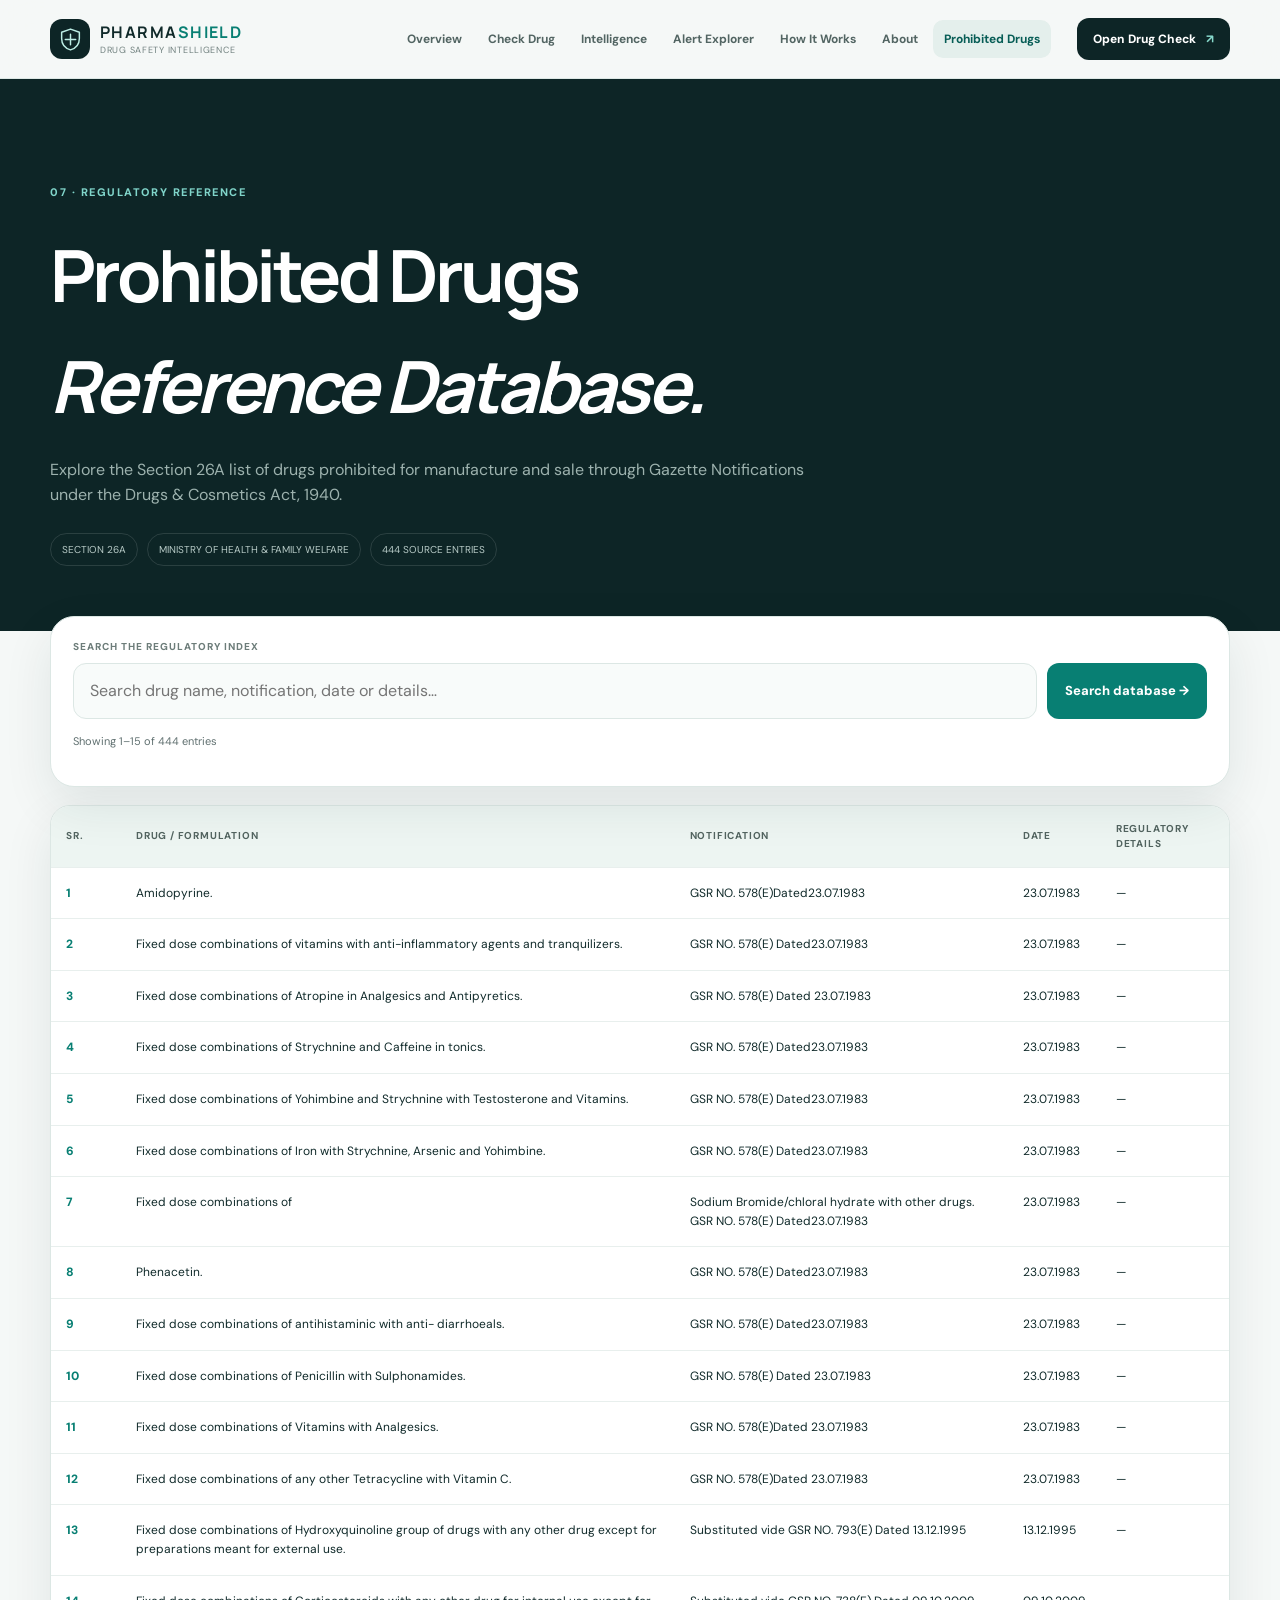
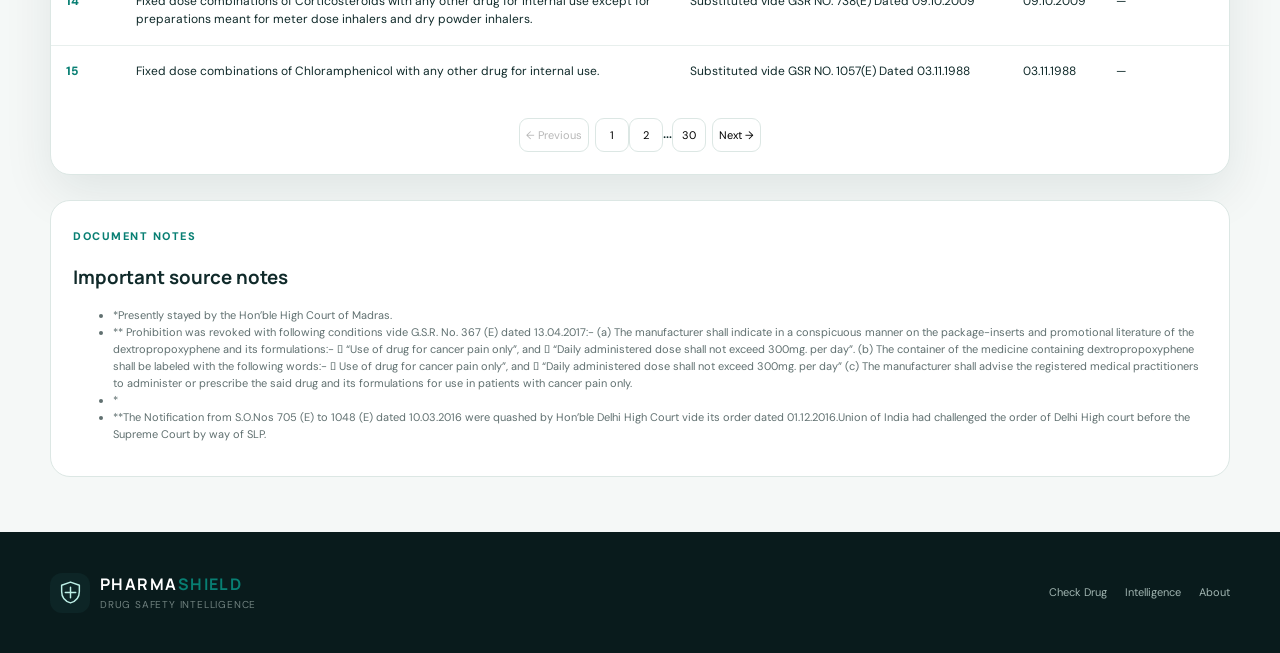
==== commit 7dd6f278: "Add files via upload" ====
--- a/prohibited.html
+++ b/prohibited.html
@@ -1,127 +1,34 @@
-<!DOCTYPE html>
+<!doctype html>
 <html lang="en">
 <head>
-  <meta charset="UTF-8">
-  <meta name="viewport" content="width=device-width, initial-scale=1.0">
-  <title>Prohibited Drugs — Pharma Shield</title>
-  <meta name="description" content="Complete list of drugs prohibited for manufacture and sale under Section 26A of the Drugs & Cosmetics Act, 1940, as published via Gazette Notifications.">
-  <link rel="preconnect" href="https://fonts.googleapis.com">
-  <link rel="preconnect" href="https://fonts.gstatic.com" crossorigin>
-  <link href="https://fonts.googleapis.com/css2?family=DM+Sans:wght@400;500;600;700&family=Manrope:wght@600;700;800&display=swap" rel="stylesheet">
-  <link rel="stylesheet" href="style.css">
+<meta charset="utf-8"><meta name="viewport" content="width=device-width,initial-scale=1">
+<title>Prohibited Drugs — Pharma Shield 2.0</title>
+<meta name="description" content="Section 26A prohibited-drug regulatory reference database.">
+<link rel="preconnect" href="https://fonts.googleapis.com"><link rel="preconnect" href="https://fonts.gstatic.com" crossorigin>
+<link href="https://fonts.googleapis.com/css2?family=DM+Sans:wght@400;500;600;700&family=Manrope:wght@600;700;800&display=swap" rel="stylesheet">
+<link rel="stylesheet" href="style.css">
 </head>
 <body>
-  <div id="toast-region" class="toast-region" aria-live="polite"></div>
+<div id="toast-region" class="toast-region" aria-live="polite"></div>
+<header class="site-header" id="site-header"><div class="shell header-shell">
+<a class="brand" href="index.html#home"><span class="brand-mark"><svg viewBox="0 0 48 48"><path d="M24 4 41 10v12c0 10.8-6.8 18.8-17 22C13.8 40.8 7 32.8 7 22V10z"/><path d="M24 14v20M14 24h20"/></svg></span><span><strong>PHARMA<span>SHIELD</span></strong><small>Drug Safety Intelligence</small></span></a>
+<nav class="main-nav" id="main-nav"><a href="index.html#home" data-nav>Overview</a><a href="index.html#check" data-nav>Check Drug</a><a href="index.html#analytics" data-nav>Intelligence</a><a href="index.html#recent" data-nav>Alert Explorer</a><a href="index.html#how-it-works" data-nav>How It Works</a><a href="index.html#about" data-nav>About</a><a href="prohibited.html" data-nav class="active">Prohibited Drugs</a></nav>
+<a class="header-cta" href="index.html#check">Open Drug Check <span>↗</span></a><button class="nav-toggle" id="nav-toggle" aria-label="Toggle navigation" aria-expanded="false"><span></span><span></span><span></span></button>
+</div></header>
 
-  <header class="site-header" id="site-header">
-    <div class="shell header-shell">
-      <a href="index.html#home" class="brand" aria-label="Pharma Shield home">
-        <span class="brand-icon" aria-hidden="true">
-          <svg viewBox="0 0 48 48"><path d="M24 4 41 10v12c0 10.8-6.8 18.8-17 22C13.8 40.8 7 32.8 7 22V10z"/><path d="M24 14v20M14 24h20"/></svg>
-        </span>
-        <span>
-          <strong>Pharma Shield</strong>
-          <small>Drug quality alert checker</small>
-        </span>
-      </a>
-
-      <nav class="main-nav" id="main-nav">
-        <a href="index.html#home" data-nav>Home</a>
-        <a href="index.html#check" data-nav>Check Drug</a>
-        <a href="index.html#analytics" data-nav>Analytics</a>
-        <a href="index.html#recent" data-nav>Alerts</a>
-        <a href="index.html#how-it-works" data-nav>How It Works</a>
-        <a href="index.html#about" data-nav>About</a>
-        <a href="prohibited.html" data-nav class="active">Prohibited Drugs</a>
-      </nav>
-
-      <a class="header-cta" href="index.html#check">Check a medicine <span>→</span></a>
-      <button class="nav-toggle" id="nav-toggle" aria-label="Toggle navigation" aria-expanded="false">
-        <span></span><span></span><span></span>
-      </button>
-    </div>
-  </header>
-
-  <main>
-    <section class="prohibited-hero">
-      <div class="shell">
-        <span class="section-kicker">REGULATORY REFERENCE</span>
-        <h1>Prohibited Drugs</h1>
-        <p class="prohibited-sub">List of drugs prohibited for manufacture and sale through Gazette Notifications under Section 26A of the Drugs &amp; Cosmetics Act, 1940, issued by the Ministry of Health &amp; Family Welfare.</p>
-        <div class="prohibited-meta">
-          <span><strong id="prohibited-total">—</strong> entries</span>
-          <span class="dot-sep">•</span>
-          <span>Section 26A, Drugs &amp; Cosmetics Act, 1940</span>
-          <span class="dot-sep">•</span>
-          <span>Source: Gazette Notifications, Ministry of Health &amp; Family Welfare</span>
-        </div>
-      </div>
-    </section>
-
-    <section class="prohibited-section">
-      <div class="shell">
-        <div class="prohibited-toolbar">
-          <div class="input-wrap prohibited-search-wrap">
-            <span class="input-icon">⌕</span>
-            <input type="text" id="prohibited-search" placeholder="Search drug name, notification number, date or details…" autocomplete="off">
-          </div>
-          <span class="prohibited-count" id="prohibited-count">Showing — of — entries</span>
-        </div>
-
-        <div class="prohibited-table-wrap">
-          <table class="prohibited-table">
-            <thead>
-              <tr>
-                <th class="col-sr">Sr. No.</th>
-                <th class="col-drug">Drug / Description</th>
-                <th class="col-notif">Notification No.</th>
-                <th class="col-date">Notification Date</th>
-                <th class="col-details">Details / Conditions</th>
-              </tr>
-            </thead>
-            <tbody id="prohibited-tbody">
-              <tr><td colspan="5" class="prohibited-loading">Loading prohibited-drug records…</td></tr>
-            </tbody>
-          </table>
-        </div>
-
-        <nav class="pagination" id="prohibited-pagination" aria-label="Prohibited drugs pagination"></nav>
-      </div>
-    </section>
-
-    <section class="prohibited-info">
-      <div class="shell prohibited-info-grid">
-        <div class="prohibited-info-card">
-          <span class="section-kicker">ABOUT THIS LIST</span>
-          <p>This table presents the entries contained in the Section 26A prohibited-drug Gazette Notification document supplied with Pharma Shield. Entries are shown exactly as recorded in the source dataset, including any conditions, exceptions or notes attached to a listing.</p>
-        </div>
-        <div class="prohibited-info-card">
-          <span class="section-kicker">SOURCE</span>
-          <p>Ministry of Health &amp; Family Welfare<br>
-          Drugs &amp; Cosmetics Act, 1940 — Section 26A<br>
-          Gazette Notification list provided with Pharma Shield</p>
-        </div>
-      </div>
-      <div class="shell" id="prohibited-notes-wrap" hidden>
-        <div class="prohibited-notes-card">
-          <span class="section-kicker">NOTES FROM THE SOURCE DOCUMENT</span>
-          <ul id="prohibited-notes-list"></ul>
-        </div>
-      </div>
-    </section>
-  </main>
-
-  <footer class="site-footer">
-    <div class="shell footer-shell">
-      <div class="footer-brand">
-        <span class="brand-icon small"><svg viewBox="0 0 48 48"><path d="M24 4 41 10v12c0 10.8-6.8 18.8-17 22C13.8 40.8 7 32.8 7 22V10z"/><path d="M24 14v20M14 24h20"/></svg></span>
-        <strong>Pharma Shield</strong>
-      </div>
-      <p>College Innovation Practical · Educational use · Not affiliated with CDSCO<br>
-      Data Source: CDSCO · Purpose: Educational / Informational · Package scanning uses the open-source Tesseract.js OCR library, loaded only when you use the scanner.</p>
-    </div>
-  </footer>
-
-  <script src="prohibited.js"></script>
-</body>
-</html>
+<main>
+<section class="prohibited-hero"><div class="shell">
+<span class="eyebrow">07 · REGULATORY REFERENCE</span>
+<h1>Prohibited Drugs<br><em>Reference Database.</em></h1>
+<p>Explore the Section 26A list of drugs prohibited for manufacture and sale through Gazette Notifications under the Drugs &amp; Cosmetics Act, 1940.</p>
+<div class="hero-meta"><span>SECTION 26A</span><span>MINISTRY OF HEALTH &amp; FAMILY WELFARE</span><span>444 SOURCE ENTRIES</span></div>
+</div></section>
+<section class="prohibited-shell"><div class="shell">
+<div class="prohibited-search-panel"><label for="prohibited-search">SEARCH THE REGULATORY INDEX</label><div class="prohibited-search"><input id="prohibited-search" type="search" placeholder="Search drug name, notification, date or details…" autocomplete="off"><button class="btn btn-primary" type="button" onclick="document.getElementById('prohibited-search').dispatchEvent(new Event('input',{bubbles:true}))">Search database →</button></div><div id="prohibited-count" class="prohibited-count">Loading regulatory records… <span id="prohibited-total" aria-hidden="true"></span></div></div>
+<div class="prohibited-table-wrap" style="margin-top:18px"><table class="prohibited-table"><thead><tr><th>Sr.</th><th>Drug / formulation</th><th>Notification</th><th>Date</th><th>Regulatory details</th></tr></thead><tbody id="prohibited-tbody"><tr><td colspan="5" style="text-align:center;padding:45px">Loading the 444-entry regulatory database…</td></tr></tbody></table><div id="prohibited-pagination" class="prohibited-pagination"></div></div>
+<div id="prohibited-notes-wrap" class="prohibited-notes" hidden><span class="eyebrow">DOCUMENT NOTES</span><h3>Important source notes</h3><ul id="prohibited-notes-list"></ul></div>
+</div></section>
+</main>
+<footer><div class="shell footer-shell"><a class="brand" href="index.html#home"><span class="brand-mark"><svg viewBox="0 0 48 48"><path d="M24 4 41 10v12c0 10.8-6.8 18.8-17 22C13.8 40.8 7 32.8 7 22V10z"/><path d="M24 14v20M14 24h20"/></svg></span><span><strong>PHARMA<span>SHIELD</span></strong><small>Drug Safety Intelligence</small></span></a><div class="footer-links"><a href="index.html#check">Check Drug</a><a href="index.html#analytics">Intelligence</a><a href="index.html#about">About</a></div></div></footer>
+<script src="prohibited.js"></script>
+</body></html>
--- a/style.css
+++ b/style.css
@@ -1,222 +1,31 @@
-*{box-sizing:border-box}
+/* PHARMA SHIELD 2.0 — Reimagined visual system */
 :root{
-  --navy:#071a2e;--navy2:#0d2a46;--ink:#10243a;--muted:#647487;
-  --teal:#18b6a2;--teal2:#0b8f80;--mint:#e9faf7;--bg:#f6f9fb;--white:#fff;
-  --line:#dfe7ee;--red:#d92f45;--redbg:#fff0f2;--amber:#c88916;--amberbg:#fff8e9;
-  --green:#11875f;--greenbg:#eaf9f2;--shadow:0 18px 50px rgba(7,26,46,.09);
-  --display:"Manrope",sans-serif;--body:"DM Sans",sans-serif
+  --ink:#102a2a;--muted:#607070;--paper:#f5f8f7;--card:#ffffff;--line:#dce7e4;
+  --teal:#087f73;--teal-dark:#075d56;--mint:#dff4ef;--red:#c63d3d;--amber:#c57a21;
+  --navy:#0d2526;--navy-2:#132f31;--shadow:0 18px 50px rgba(12,45,43,.09);
+  --radius:22px;--shell:1180px;
 }
-html{scroll-behavior:smooth}
-body{margin:0;background:var(--bg);color:var(--ink);font-family:var(--body);line-height:1.55;-webkit-font-smoothing:antialiased}
-a{color:inherit}.shell{width:min(1160px,calc(100% - 40px));margin:auto}
-h1,h2,h3,strong{font-family:var(--display)}h1,h2,h3,p{margin-top:0}
-h2{font-size:clamp(2rem,3vw,2.7rem);line-height:1.1;letter-spacing:-.04em;margin-bottom:12px}
-p{color:var(--muted)}
-.site-header{position:sticky;top:0;z-index:100;background:rgba(255,255,255,.88);backdrop-filter:blur(16px);border-bottom:1px solid rgba(223,231,238,.8)}
-.header-shell{height:76px;display:flex;align-items:center;gap:26px}
-.brand{display:flex;align-items:center;gap:10px;text-decoration:none;margin-right:auto}
-.brand-icon{width:40px;height:40px;display:grid;place-items:center;border-radius:12px;background:var(--mint);border:1px solid #bfeee7}
-.brand-icon svg{width:29px;height:29px}.brand-icon path:first-child{fill:none;stroke:var(--teal2);stroke-width:2.5}.brand-icon path:last-child{fill:none;stroke:var(--navy);stroke-width:3;stroke-linecap:round}
-.brand strong{display:block;font-size:1rem}.brand small{display:block;color:#8290a0;font-size:.66rem;margin-top:1px}
-.main-nav{display:flex;gap:25px}.main-nav a{text-decoration:none;color:#536579;font-size:.82rem;font-weight:600}.main-nav a:hover,.main-nav a.active{color:var(--navy)}
-.header-cta{background:var(--navy);color:#fff;text-decoration:none;padding:10px 15px;border-radius:10px;font-size:.78rem;font-weight:700}.header-cta span{color:var(--teal);margin-left:4px}
-.nav-toggle{display:none;border:0;background:none;padding:8px}.nav-toggle span{display:block;width:22px;height:2px;background:var(--navy);margin:4px}
-.hero{position:relative;overflow:hidden;background:linear-gradient(135deg,#f8fbfc 0%,#edf9f7 100%);padding:82px 0 74px;border-bottom:1px solid var(--line)}
-.hero-shell{display:grid;grid-template-columns:1.05fr .95fr;gap:50px;align-items:center;position:relative;z-index:2}
-.hero-glow{position:absolute;border-radius:50%;filter:blur(2px);opacity:.55}.hero-glow-a{width:360px;height:360px;background:#d8f6f1;right:2%;top:-130px}.hero-glow-b{width:250px;height:250px;background:#e5efff;left:-120px;bottom:-120px}
-.status-pill{display:inline-flex;align-items:center;gap:8px;background:#fff;border:1px solid #cfe9e5;color:var(--teal2);padding:7px 11px;border-radius:999px;font-size:.72rem;font-weight:700;letter-spacing:.02em;margin-bottom:20px;box-shadow:0 5px 20px rgba(8,80,70,.05)}
-.pulse-dot{width:7px;height:7px;border-radius:50%;background:var(--teal);box-shadow:0 0 0 5px rgba(24,182,162,.12)}
-h1{font-size:clamp(3rem,5.5vw,5.3rem);line-height:.98;letter-spacing:-.065em;margin:0 0 22px;color:var(--navy);font-weight:800}h1 em{font-style:normal;color:var(--teal2)}
-.hero-sub{font-size:1.05rem;max-width:600px;margin-bottom:26px}
-.search-card{display:grid;grid-template-columns:1.3fr 1fr auto;gap:12px;background:#fff;border:1px solid #d9e4eb;border-radius:18px;padding:13px;box-shadow:var(--shadow);max-width:760px}
-.search-field label{display:block;font-size:.68rem;font-weight:800;color:#54677b;text-transform:uppercase;letter-spacing:.06em;margin:4px 0 7px 8px}.search-field label span{font-weight:500;text-transform:none;color:#9aa6b2}
-.input-wrap{display:flex;align-items:center;border:1px solid #dbe4ea;background:#fbfdfe;border-radius:11px;padding:0 10px}.input-wrap:focus-within{border-color:var(--teal);box-shadow:0 0 0 4px rgba(24,182,162,.12);background:#fff}.input-icon{font-size:1.1rem;color:#91a0af;width:24px;text-align:center}
-.input-wrap input{border:0;outline:0;background:transparent;width:100%;padding:12px 6px;font:500 .9rem var(--body);color:var(--ink)}
-.btn{border:0;cursor:pointer;text-decoration:none;display:inline-flex;align-items:center;justify-content:center;gap:8px;border-radius:11px;padding:12px 18px;font-weight:800;font-family:var(--body);transition:.2s ease}.btn-primary{background:var(--navy);color:#fff}.btn-primary:hover{background:var(--teal2);transform:translateY(-1px);box-shadow:0 12px 25px rgba(7,26,46,.18)}
-.btn-check{min-width:135px;align-self:end;height:46px}.btn-arrow{color:var(--teal)}.btn-spinner{display:none;width:15px;height:15px;border:2px solid rgba(255,255,255,.35);border-top-color:#fff;border-radius:50%;animation:spin .7s linear infinite}.btn-check.is-loading .btn-label{opacity:.5}.btn-check.is-loading .btn-spinner{display:block}.btn-check.is-loading .btn-arrow{display:none}@keyframes spin{to{transform:rotate(360deg)}}
-.history-strip{display:flex;align-items:center;flex-wrap:wrap;gap:8px;margin-top:14px}.history-strip-label,.history-clear{font-size:.72rem;color:#8492a1}.history-pills{display:flex;flex-wrap:wrap;gap:6px}.history-pill{border:1px solid var(--line);background:#fff;border-radius:999px;padding:5px 9px;font-size:.72rem;cursor:pointer}.history-pill .dot{display:inline-block;width:6px;height:6px;border-radius:50%;margin-right:4px}.dot--ALERT{background:var(--red)}.dot--HISTORY{background:var(--amber)}.dot--CLEAR{background:var(--green)}.history-clear{border:0;background:none;text-decoration:underline;cursor:pointer}
-.hero-note{font-size:.72rem;color:#7b8b9c;margin-top:15px}.hero-note span{color:var(--teal2);font-weight:800;margin-right:5px}
-.visual-card{background:var(--navy);border-radius:28px;padding:18px;color:#fff;box-shadow:0 35px 70px rgba(7,26,46,.2);transform:rotate(1.2deg)}
-.visual-top,.visual-bottom{display:flex;justify-content:space-between;color:#7e9bb5;font-size:.62rem;letter-spacing:.12em;font-weight:800}.visual-top{padding:4px 6px 15px}.visual-bottom{padding:13px 6px 4px}.visual-bottom i{display:inline-block;width:6px;height:6px;background:var(--teal);border-radius:50%;margin-right:5px}
-.scan-stage{height:390px;border-radius:20px;background:radial-gradient(circle at center,rgba(24,182,162,.16),transparent 55%),#0b2239;position:relative;display:grid;place-items:center;overflow:hidden;border:1px solid rgba(255,255,255,.08)}
-.shield-large{width:190px;height:220px;filter:drop-shadow(0 0 25px rgba(24,182,162,.25));position:relative;z-index:3}.shield-large svg{width:100%;height:100%}.shield-large path:first-child{fill:rgba(24,182,162,.08);stroke:#48d6c5;stroke-width:2}.shield-large path:last-child{fill:none;stroke:#fff;stroke-width:3;stroke-linecap:round}
-.scan-orbit{position:absolute;border:1px solid rgba(72,214,197,.25);border-radius:50%;left:50%;top:50%;transform:translate(-50%,-50%)}.orbit-one{width:290px;height:290px;animation:pulse 3s ease-in-out infinite}.orbit-two{width:390px;height:390px;border-style:dashed;animation:spin 16s linear infinite}.scan-line{position:absolute;left:13%;right:13%;height:1px;background:#42dbc9;box-shadow:0 0 18px #42dbc9;top:50%;animation:scan 3s ease-in-out infinite;z-index:4}@keyframes scan{0%,100%{transform:translateY(-130px);opacity:0}15%,85%{opacity:1}50%{transform:translateY(130px)}}@keyframes pulse{50%{transform:translate(-50%,-50%) scale(1.04);opacity:.7}}
-.scan-chip{position:absolute;background:rgba(5,18,31,.72);border:1px solid rgba(72,214,197,.22);padding:9px 11px;border-radius:9px;color:#7e9bb5;font-size:.55rem;letter-spacing:.08em;z-index:5}.scan-chip b{color:#fff;font-size:.65rem}.chip-one{left:20px;top:32px}.chip-two{right:20px;bottom:32px}
-.results-section{padding:0 0 28px}.result-container[hidden]{display:none}.result-card{border-radius:20px;padding:25px;border:1px solid var(--line);box-shadow:var(--shadow);animation:rise .35s ease}@keyframes rise{from{opacity:0;transform:translateY(10px)}to{opacity:1;transform:none}}
-.result-card.status-alert{background:var(--redbg);border-color:#f1b9c1}.result-card.status-history{background:var(--amberbg);border-color:#ecd08d}.result-card.status-clear{background:var(--greenbg);border-color:#b6e5d1}.result-badge{display:inline-flex;padding:7px 11px;border-radius:999px;color:#fff;font-size:.78rem;font-weight:800;margin-bottom:10px}.status-alert .result-badge{background:var(--red)}.status-history .result-badge{background:var(--amber)}.status-clear .result-badge{background:var(--green)}.result-message{color:var(--ink);font-weight:600}.result-grid{display:flex;flex-direction:column;gap:0;margin:18px 0 0;padding-top:2px;border-top:1px solid rgba(16,36,58,.1)}.result-field{min-width:0;display:flex;flex-direction:column;gap:4px;padding:14px 4px;border-bottom:1px solid rgba(16,36,58,.08)}.result-field:last-child{border-bottom:0}.result-field dt{font-size:.65rem;text-transform:uppercase;letter-spacing:.06em;color:#748394;margin-bottom:0}.result-field dd{margin:0;font-weight:700;color:var(--navy);font-size:.94rem;line-height:1.4}.result-field dd.mono{font-family:ui-monospace,monospace}.result-note{font-size:.78rem;background:rgba(7,26,46,.045);padding:10px 12px;border-radius:9px;margin-bottom:0;margin-top:15px}.result-actions{margin-top:15px}.result-actions .btn-outline{background:#fff;border:1px solid #b8c6d2;color:var(--navy)}.result-actions .btn-outline:hover{background:var(--navy);color:#fff}
-.stats-section{background:var(--navy);color:#fff;padding:70px 0}.stats-section h2{color:#fff}.stats-section .section-sub{color:#9bb0c2}.section-head{display:flex;justify-content:space-between;align-items:end;gap:20px}.section-head.centered{justify-content:center;text-align:center}.section-kicker{font-size:.66rem;font-weight:800;letter-spacing:.16em;color:var(--teal2);display:block;margin-bottom:8px}.stats-section .section-kicker{color:#50d7c6}.dataset-badge{font-size:.7rem;color:#9eb2c3;border:1px solid rgba(255,255,255,.13);padding:7px 10px;border-radius:999px}.stats-grid{display:grid;grid-template-columns:repeat(5,1fr);gap:10px;margin-top:28px}.stat-card{min-height:145px;border:1px solid rgba(255,255,255,.12);background:rgba(255,255,255,.045);border-radius:16px;padding:17px;display:flex;flex-direction:column;justify-content:space-between}.stat-card.stat-featured{background:rgba(24,182,162,.1);border-color:rgba(24,182,162,.35)}.stat-card strong{font-size:1.9rem;color:#fff}.stat-card>span:last-child{font-size:.7rem;color:#9eb2c3}.stat-icon{width:30px;height:30px;border-radius:8px;display:grid;place-items:center;background:rgba(255,255,255,.08);color:#73e2d4;font-weight:800}.stat-icon.red{color:#ff8694}.stat-icon.amber{color:#ffd16e}.stat-icon.teal{color:#73e2d4}.stat-icon.blue{color:#91b9ff}
-.recent-section,.how-section,.about-section,.feedback-section,.disclaimer-section{padding:78px 0}.recent-grid{display:grid;grid-template-columns:repeat(3,1fr);gap:14px;margin-top:27px}.recent-card{background:#fff;border:1px solid var(--line);border-radius:17px;padding:19px;box-shadow:0 7px 25px rgba(7,26,46,.045);position:relative;overflow:hidden}.recent-card:before{content:"";position:absolute;left:0;top:0;bottom:0;width:3px;background:var(--red)}.recent-card.category-alert:before{background:var(--amber)}.recent-tag{display:inline-block;color:var(--red);background:var(--redbg);font-size:.62rem;font-weight:800;padding:5px 8px;border-radius:999px;text-transform:uppercase}.category-alert .recent-tag{color:var(--amber);background:var(--amberbg)}.recent-card h4{font-family:var(--display);margin:14px 0 6px;font-size:1rem}.recent-meta{font-size:.72rem;margin:3px 0;color:#748394}.batch{font-family:ui-monospace,monospace;color:var(--navy);font-weight:700}.recent-view{margin-top:14px;border:0;background:none;color:var(--teal2);font-weight:800;font-size:.72rem;padding:0;cursor:pointer}.details-body{display:none}.details-body.open{display:block}.text-link{color:var(--teal2);font-size:.78rem;font-weight:800;text-decoration:none}.steps{display:grid;grid-template-columns:repeat(3,1fr);gap:16px;margin-top:38px}.step{background:#fff;border:1px solid var(--line);border-radius:20px;padding:28px;position:relative}.step-number{position:absolute;right:18px;top:17px;color:#c9d3dc;font:800 .7rem ui-monospace,monospace}.step-icon{width:45px;height:45px;border-radius:13px;background:var(--mint);color:var(--teal2);display:grid;place-items:center;font-size:1.2rem;font-weight:800;margin-bottom:22px}.step h3{font-size:1.1rem;margin-bottom:8px}.step p{font-size:.84rem;margin-bottom:0}
-.about-section{background:#edf8f6}.about-grid{display:grid;grid-template-columns:1.25fr .75fr;gap:70px;align-items:center}.about-copy h2{max-width:650px}.about-copy p{max-width:650px}.source-card{background:#fff;border:1px solid #cfe7e3;border-radius:22px;padding:27px;box-shadow:var(--shadow)}.source-icon{width:43px;height:43px;border-radius:12px;background:var(--mint);color:var(--teal2);display:grid;place-items:center;font-weight:800;font-size:1.2rem;margin-bottom:20px}.source-card h3{font-size:1.5rem}.source-card p{font-size:.84rem}.btn-outline{background:#fff;border:1px solid #b9c7d2;color:var(--navy)}.btn-outline:hover{background:var(--navy);color:#fff}
-.feedback-shell{display:grid;grid-template-columns:.9fr 1.1fr;gap:55px;background:#fff;border:1px solid var(--line);border-radius:24px;padding:34px;box-shadow:var(--shadow)}.feedback-form{display:grid;gap:10px}.feedback-form input,.feedback-form textarea{border:1px solid var(--line);border-radius:11px;padding:12px 14px;font:500 .85rem var(--body);outline:0;background:#fbfdfe}.feedback-form input:focus,.feedback-form textarea:focus{border-color:var(--teal);box-shadow:0 0 0 4px rgba(24,182,162,.1)}.feedback-form textarea{resize:vertical}
-.disclaimer-card{display:grid;grid-template-columns:auto 1fr;gap:20px;align-items:start;background:#fff;border:1px solid #ead8ad;border-radius:20px;padding:27px}.disclaimer-mark{width:42px;height:42px;border-radius:12px;background:var(--amberbg);color:var(--amber);display:grid;place-items:center;font-weight:900}.disclaimer-card h2{font-size:1.45rem}.disclaimer-card p{margin:0;font-size:.82rem}
-.site-footer{background:#061523;color:#fff;padding:28px 0}.footer-shell{display:flex;justify-content:space-between;align-items:center;gap:20px}.footer-brand{display:flex;align-items:center;gap:9px}.brand-icon.small{width:32px;height:32px;border-radius:9px}.footer-shell p{margin:0;color:#7890a4;font-size:.68rem}
-.toast-region{position:fixed;right:18px;bottom:18px;z-index:300;display:flex;flex-direction:column;gap:8px;max-width:350px}.toast{background:var(--navy);color:#fff;padding:12px 15px;border-radius:11px;box-shadow:var(--shadow);font-size:.78rem;animation:toastIn .25s ease}.toast-alert{background:var(--red)}.toast-history{background:var(--amber)}.toast-clear{background:var(--green)}@keyframes toastIn{from{opacity:0;transform:translateY(8px)}to{opacity:1;transform:none}}.toast-leaving{opacity:0;transform:translateY(5px);transition:.2s}
-@media(max-width:950px){.main-nav{display:none}.header-cta{display:none}.nav-toggle{display:block}.hero-shell{grid-template-columns:1fr}.hero-copy{max-width:760px}.hero-visual{max-width:600px}.stats-grid{grid-template-columns:repeat(3,1fr)}.recent-grid{grid-template-columns:repeat(2,1fr)}}
-@media(max-width:700px){.shell{width:min(100% - 28px,1160px)}.header-shell{height:68px}.hero{padding:55px 0}.hero-shell{gap:35px}h1{font-size:3.15rem}.search-card{grid-template-columns:1fr}.btn-check{width:100%}.scan-stage{height:310px}.visual-card{transform:none}.stats-grid,.recent-grid,.steps,.about-grid,.feedback-shell{grid-template-columns:1fr}.stats-grid{gap:9px}.stat-card{min-height:115px}.section-head{align-items:start;flex-direction:column}.recent-section,.how-section,.about-section,.feedback-section,.disclaimer-section{padding:58px 0}.feedback-shell{padding:25px}.disclaimer-card{grid-template-columns:1fr}.main-nav.mobile-open{display:flex;position:absolute;left:0;right:0;top:68px;background:#fff;padding:10px 20px 18px;flex-direction:column;border-bottom:1px solid var(--line);box-shadow:var(--shadow)}.main-nav.mobile-open a{padding:11px 0;border-bottom:1px solid var(--line)}}
-@media print{.site-header,.hero,.stats-section,.recent-section,.how-section,.about-section,.feedback-section,.disclaimer-section,.site-footer,.result-actions,.toast-region{display:none!important}.result-card{box-shadow:none}}
+*{box-sizing:border-box}html{scroll-behavior:smooth}body{margin:0;background:var(--paper);color:var(--ink);font-family:"DM Sans",sans-serif;line-height:1.55}a{color:inherit;text-decoration:none}button,input,select,textarea{font:inherit}button{cursor:pointer}
+.shell{width:min(calc(100% - 40px),var(--shell));margin:auto}.section-pad{padding:105px 0}.eyebrow{display:inline-flex;align-items:center;gap:8px;font-size:11px;letter-spacing:.14em;font-weight:800;color:var(--teal)}h1,h2,h3,strong{font-family:Manrope,sans-serif}h2{font-size:clamp(32px,4vw,54px);line-height:1.03;letter-spacing:-.04em;margin:10px 0 15px}h3{line-height:1.15}.section-head{margin-bottom:42px}.section-head p{color:var(--muted);max-width:650px;font-size:17px}.section-head.split{display:flex;align-items:end;justify-content:space-between;gap:30px}.head-note{border:1px solid var(--line);padding:12px 15px;border-radius:99px;font-size:12px;color:var(--muted);background:#fff}.signal,.live-dot{width:8px;height:8px;border-radius:50%;background:#20a98c;display:inline-block;box-shadow:0 0 0 5px #dff4ef}
+.site-header{position:sticky;top:0;z-index:50;background:rgba(245,248,247,.9);backdrop-filter:blur(18px);border-bottom:1px solid rgba(216,229,225,.8)}.header-shell{height:78px;display:flex;align-items:center;gap:26px}.brand{display:flex;align-items:center;gap:10px;min-width:max-content}.brand-mark{width:40px;height:40px;border-radius:12px;background:var(--navy);display:grid;place-items:center}.brand-mark svg{width:25px;fill:none;stroke:#bceee5;stroke-width:2.8;stroke-linecap:round;stroke-linejoin:round}.brand strong{display:block;font-size:16px;letter-spacing:.09em}.brand strong span{color:var(--teal)}.brand small{display:block;font-size:9px;color:#70817f;letter-spacing:.08em;text-transform:uppercase}.main-nav{display:flex;align-items:center;gap:4px;margin-left:auto}.main-nav a{font-size:12px;font-weight:700;color:#526563;padding:10px 11px;border-radius:10px}.main-nav a:hover,.main-nav a.active{background:#e4efec;color:var(--teal-dark)}.header-cta{padding:12px 16px;border-radius:12px;background:var(--navy);color:#fff;font-size:12px;font-weight:800}.header-cta span{color:#86d8cb;margin-left:7px}.nav-toggle{display:none;background:none;border:0}.nav-toggle span{display:block;width:23px;height:2px;background:var(--ink);margin:5px}
+.hero{position:relative;overflow:hidden;background:var(--navy);color:#fff;min-height:680px;display:flex;align-items:center}.hero-grid{position:absolute;inset:0;background-image:linear-gradient(rgba(255,255,255,.035) 1px,transparent 1px),linear-gradient(90deg,rgba(255,255,255,.035) 1px,transparent 1px);background-size:52px 52px;mask-image:linear-gradient(to bottom,#000,transparent)}.hero-orb{position:absolute;border-radius:50%;filter:blur(2px);opacity:.45}.hero-orb-a{width:440px;height:440px;right:-150px;top:-170px;background:radial-gradient(circle,#167d72,transparent 68%)}.hero-orb-b{width:360px;height:360px;left:-180px;bottom:-200px;background:radial-gradient(circle,#124f53,transparent 68%)}.hero-shell{position:relative;display:grid;grid-template-columns:1.1fr .9fr;gap:75px;align-items:center;padding:82px 0}.hero-copy{max-width:690px}.hero .eyebrow{color:#91dcd2}.hero .eyebrow i{width:7px;height:7px;border-radius:50%;background:#58d5c6;box-shadow:0 0 0 5px rgba(88,213,198,.12)}.hero h1{font-size:clamp(44px,6vw,75px);line-height:.99;letter-spacing:-.055em;margin:20px 0}.hero h1 em{font-style:normal;color:#83d9ce}.hero-lead{font-size:18px;line-height:1.65;color:#b4c9c6;max-width:620px}.hero-actions{display:flex;gap:12px;margin:30px 0 20px;flex-wrap:wrap}.hero-trust{display:flex;gap:20px;flex-wrap:wrap;color:#79918e;font-size:11px}.btn{border:0;border-radius:12px;min-height:46px;padding:12px 18px;font-weight:800;font-size:13px;display:inline-flex;align-items:center;justify-content:center;gap:8px;transition:.2s transform,.2s background,.2s border}.btn:hover{transform:translateY(-2px)}.btn-primary{background:var(--teal);color:#fff}.btn-primary:hover{background:#099486}.btn-ghost{border:1px solid rgba(255,255,255,.17);color:#d8e9e6;background:rgba(255,255,255,.04)}.btn-outline{border:1px solid var(--line);background:#fff;color:var(--ink)}.hero-command{background:rgba(255,255,255,.065);border:1px solid rgba(255,255,255,.13);border-radius:26px;padding:23px;box-shadow:0 30px 80px rgba(0,0,0,.18);backdrop-filter:blur(14px)}.command-top{display:flex;align-items:center;gap:9px;color:#8fa7a4;font-size:10px;letter-spacing:.14em;font-weight:800}.command-top b{margin-left:auto;color:#79d3c7}.command-title{font:700 24px Manrope,sans-serif;margin:26px 0 14px}.command-card{width:100%;border:1px solid rgba(255,255,255,.11);background:rgba(0,0,0,.12);color:#fff;padding:16px;border-radius:15px;display:flex;align-items:center;gap:13px;text-align:left;margin-top:9px}.command-card:hover{background:rgba(255,255,255,.08)}.command-card>span:last-child{margin-left:auto;color:#78d4c8}.command-icon{width:36px;height:36px;border-radius:10px;background:rgba(126,218,205,.12);display:grid;place-items:center;color:#8ce0d5;font-size:20px}.command-card strong,.command-card small{display:block}.command-card strong{font-size:13px}.command-card small{font-size:11px;color:#8ea6a3;margin-top:2px}.command-foot{display:flex;justify-content:space-between;color:#76908c;font-size:10px;margin-top:19px}
+.workspace{background:#eef4f2}.check-layout{display:grid;grid-template-columns:1.4fr .6fr;gap:20px}.search-panel,.method-panel,.filter-card,.scan-panel{background:#fff;border:1px solid var(--line);border-radius:var(--radius);box-shadow:var(--shadow)}.search-panel{padding:30px}.panel-label,.mini-label,.stat-kicker,.panel-top>div>span{font-size:10px;font-weight:800;letter-spacing:.13em;color:#728380}.field-block{position:relative;margin-top:20px}.field-block label,.scan-review label,.feedback-card label,.filter-controls label{display:block;font-size:11px;font-weight:800;color:#526360;margin-bottom:7px}.field-block label span,.feedback-card label span{color:#9aa9a6;font-weight:500}.input-wrap{position:relative;display:flex;align-items:center}.input-wrap input{width:100%;height:58px;border:1px solid #d4e1de;border-radius:13px;background:#f8fbfa;padding:0 45px 0 45px;outline:0;color:var(--ink);font-weight:600}.input-wrap input:focus{border-color:var(--teal);box-shadow:0 0 0 4px rgba(8,127,115,.08);background:#fff}.input-icon{position:absolute;left:17px;color:var(--teal);font-size:20px;z-index:1}.key-hint{position:absolute;right:14px;color:#9aaba8;font-size:11px}.suggestion-list{position:absolute;left:0;right:0;top:83px;z-index:20;background:#fff;border:1px solid var(--line);border-radius:13px;box-shadow:0 15px 35px rgba(0,0,0,.1);padding:6px;margin:0;list-style:none}.suggestion-list li{padding:11px 13px;border-radius:9px;cursor:pointer;font-size:13px}.suggestion-list li:hover{background:#edf6f4}.check-submit{width:100%;margin-top:20px;height:54px}.btn-spinner{display:none;width:15px;height:15px;border:2px solid rgba(255,255,255,.4);border-top-color:#fff;border-radius:50%;animation:spin .7s linear infinite}.loading .btn-spinner{display:block}.loading .btn-label,.loading .btn-arrow{display:none}@keyframes spin{to{transform:rotate(360deg)}}.search-divider{text-align:center;color:#a1afac;font-size:10px;margin:18px 0;position:relative}.search-divider:before{content:"";position:absolute;left:0;right:0;top:50%;border-top:1px solid #e4ecea}.search-divider span{position:relative;background:#fff;padding:0 10px}.scan-inline{display:flex;align-items:center;gap:12px;color:#81908e;font-size:11px}.history-strip{border-top:1px solid #e6eeec;margin-top:25px;padding-top:18px}.history-pills{display:flex;flex-wrap:wrap;gap:6px;margin-top:8px}.history-pill{border:1px solid var(--line);background:#f6faf9;border-radius:99px;padding:6px 10px;font-size:10px;color:#5c6c69}.link-button{float:right;margin-top:-23px;background:none;border:0;color:var(--teal);font-size:11px;font-weight:800}.method-panel{padding:30px;background:var(--navy);color:#fff;position:relative;overflow:hidden}.method-panel:after{content:"";position:absolute;width:200px;height:200px;border-radius:50%;right:-110px;bottom:-110px;background:#15524f}.method-icon{font-size:30px;color:#80d9ce;margin-bottom:30px}.method-panel .eyebrow{color:#78cfc4}.method-panel h3{font-size:28px;margin:9px 0 25px}.method-list>div{display:flex;gap:14px;padding:13px 0;border-top:1px solid rgba(255,255,255,.1)}.method-list b{font-size:10px;color:#65cabe}.method-list span{font-size:12px;color:#c1d2cf}.method-panel p{font-size:11px;color:#829a96;margin-top:25px}.scan-panel{margin-top:20px;padding:26px}.scan-panel-head{display:flex;justify-content:space-between;align-items:center}.scan-panel-head h3{margin:5px 0 0;font-size:24px}.icon-button{border:1px solid var(--line);background:#fff;border-radius:10px;width:38px;height:38px;font-size:23px}.scan-workbench{display:grid;grid-template-columns:1fr 1fr 1fr;gap:12px;margin-top:20px}.scan-dropzone,.scan-preview,.scan-readout{min-height:180px;border:1px dashed #cbdad6;border-radius:15px;background:#f6faf9;padding:20px}.scan-dropzone{display:flex;flex-direction:column;justify-content:center;align-items:center;text-align:center;cursor:pointer}.scan-dropzone strong{font-size:14px}.scan-dropzone span{font-size:11px;color:var(--muted);margin-top:5px}.scan-graphic{font-size:42px;color:var(--teal);margin-bottom:10px}.scan-preview img{max-width:100%;max-height:190px;display:block;margin:auto;border-radius:10px}.scan-status{font-size:12px;font-weight:700}.scan-raw-details,.scan-raw-text{font-size:10px;color:var(--muted);margin-top:10px;white-space:pre-wrap;max-height:120px;overflow:auto}.scan-review{display:grid;grid-template-columns:1fr 1fr;gap:12px;margin-top:15px}.scan-review input{width:100%;height:45px;border:1px solid var(--line);border-radius:10px;padding:0 12px}.scan-confidence-note{grid-column:1/-1;font-size:10px;color:#7a8987;margin:0}.scan-actions{display:flex;gap:8px;flex-wrap:wrap;margin-top:15px}.result-container{margin-top:20px}.result-card{background:#fff;border:1px solid var(--line);border-radius:var(--radius);padding:28px;box-shadow:var(--shadow);animation:rise .35s ease}.result-card.status-alert{border-top:4px solid var(--red)}.result-card.status-clear{border-top:4px solid #3a9b78}.result-card.status-history{border-top:4px solid var(--amber)}.result-badge{display:inline-flex;border-radius:99px;background:#f4f7f6;padding:7px 10px;font-size:10px;font-weight:800;letter-spacing:.05em}.status-alert .result-badge{color:var(--red);background:#fff0f0}.status-clear .result-badge{color:#287d61;background:#eaf7f1}.status-history .result-badge{color:#9a6019;background:#fff6e9}.result-message{font-size:15px;font-weight:600;max-width:850px}.result-grid{display:grid;grid-template-columns:repeat(2,1fr);gap:1px;background:#dfe9e6;border:1px solid #dfe9e6;border-radius:15px;overflow:hidden;margin:24px 0}.result-field{background:#fff;padding:15px}.result-field dt,.details-label{font-size:10px;color:#7c8c89;font-weight:800;text-transform:uppercase;letter-spacing:.08em}.result-field dd{margin:4px 0 0;font-size:13px;font-weight:700}.result-actions{display:flex;gap:8px;flex-wrap:wrap}.result-note{font-size:11px;color:#748481}.result-card .mono{font-family:ui-monospace,monospace}.dim{color:#8b9997}.filter-card{margin-top:20px;padding:24px;display:grid;grid-template-columns:1fr auto;gap:20px;align-items:center}.filter-card h3{margin:5px 0}.filter-card p{margin:0;color:var(--muted);font-size:12px}.filter-controls{display:flex;gap:8px;align-items:end;flex-wrap:wrap}.filter-controls label{margin:0}.filter-controls select{height:44px;border:1px solid var(--line);border-radius:10px;background:#f8fbfa;padding:0 30px 0 10px}.filter-status{grid-column:1/-1;font-size:11px;color:var(--teal)}
+.stats-band{background:#dcece8;border-block:1px solid #ccdfdb}.stats-grid{display:grid;grid-template-columns:repeat(4,1fr)}.stat-item{padding:32px 20px;border-right:1px solid #c7dcd8}.stat-item:first-child{padding-left:0}.stat-item:last-child{border:0}.stat-item strong{display:block;font-size:34px;letter-spacing:-.04em;margin:4px 0}.stat-item>span:last-child{font-size:11px;color:#667976}.stat-kicker{color:var(--teal)}
+.dark-section{background:var(--navy);color:#fff}.dark-section .section-head p{color:#91a9a5}.dark-section .eyebrow{color:#78cfc4}.insight-grid{display:grid;grid-template-columns:1.25fr .75fr;gap:14px}.chart-panel{background:#132f31;border:1px solid rgba(255,255,255,.1);border-radius:20px;padding:22px;min-height:300px}.chart-wide{min-height:350px}.panel-top{display:flex;justify-content:space-between;align-items:start}.panel-top>div>span{color:#76aaa4}.panel-top h3{margin:6px 0 0;font-size:19px}.panel-tag{font-size:9px;color:#7ed5ca;border:1px solid rgba(126,213,202,.25);padding:5px 7px;border-radius:99px}.chart-wrap{height:230px;margin-top:20px}.chart-wrap.tall{height:260px}.chart-wrap canvas{width:100%!important;height:100%!important}.historical-card{margin-top:14px;border:1px solid rgba(255,255,255,.1);border-radius:20px;padding:25px;display:flex;justify-content:space-between;gap:30px;align-items:center}.historical-card h3{margin:5px 0}.historical-card p,.historical-card small{color:#8ea6a2;font-size:11px}.archive-metrics{display:flex;gap:25px;flex-wrap:wrap}.archive-metrics span{font-size:11px;color:#8ea6a2}.archive-metrics b{display:block;color:#fff;font-size:22px}
+.recent-grid{display:grid;grid-template-columns:repeat(3,1fr);gap:14px}.recent-card{background:#fff;border:1px solid var(--line);border-radius:18px;padding:20px;transition:.2s transform,.2s box-shadow}.recent-card:hover{transform:translateY(-3px);box-shadow:var(--shadow)}.recent-card h3{font-size:16px}.recent-card p{font-size:11px;color:var(--muted)}.recent-card button{border:0;background:none;color:var(--teal);font-size:11px;font-weight:800;padding:0}
+.text-link{font-size:12px;font-weight:800;color:var(--teal)}
+.process-section{background:#fff}.process-grid{display:grid;grid-template-columns:repeat(4,1fr);border:1px solid var(--line);border-radius:22px;overflow:hidden}.process-grid article{padding:28px;border-right:1px solid var(--line);min-height:250px}.process-grid article:last-child{border:0}.process-grid b{font-size:11px;color:#93a4a0}.process-icon{display:block;font-size:30px;color:var(--teal);margin:25px 0 12px}.process-grid h3{font-size:21px;margin:0 0 8px}.process-grid p{font-size:12px;color:var(--muted)}
+.narrative{display:grid;grid-template-columns:1fr 1fr;gap:90px;align-items:start}.narrative-copy>p{font-size:21px;line-height:1.5;color:#c3d3d0;margin-top:0}.narrative-lines{margin-top:35px}.narrative-lines div{display:grid;grid-template-columns:130px 1fr;padding:16px 0;border-top:1px solid rgba(255,255,255,.1);font-size:12px}.narrative-lines b{color:#7ed5ca;font-size:10px;letter-spacing:.08em}.narrative-lines span{color:#9cb0ad}
+.innovation-layout{display:grid;grid-template-columns:1fr 1fr;gap:100px}.innovation-layout>div>p{max-width:540px;color:var(--muted);font-size:16px}.feature-stack{border-top:1px solid var(--line)}.feature-stack>div{display:grid;grid-template-columns:45px 1fr;gap:5px;padding:18px 0;border-bottom:1px solid var(--line)}.feature-stack span{grid-row:1/3;color:var(--teal);font-size:10px}.feature-stack strong{font-size:15px}.feature-stack small{color:var(--muted);font-size:11px}
+.about-section{background:#eaf2f0}.about-card{background:#fff;border:1px solid var(--line);border-radius:26px;padding:50px;display:grid;grid-template-columns:100px 1fr;gap:35px;box-shadow:var(--shadow)}.about-mark{width:76px;height:76px;border-radius:20px;background:var(--navy);color:#8bdacf;display:grid;place-items:center;font:800 19px Manrope}.about-card p{max-width:720px;color:var(--muted)}.source-chips{display:flex;gap:7px;flex-wrap:wrap;margin-top:20px}.source-chips span{font-size:10px;font-weight:700;border:1px solid var(--line);border-radius:99px;padding:7px 10px}
+.feedback-card{display:grid;grid-template-columns:1fr 1fr;gap:70px;background:#fff;border:1px solid var(--line);border-radius:25px;padding:40px}.feedback-card p{color:var(--muted)}.feedback-card form{display:grid;gap:7px}.feedback-card input,.feedback-card textarea{width:100%;border:1px solid var(--line);border-radius:10px;padding:12px;background:#f8fbfa;outline:0}.feedback-card textarea{resize:vertical}.feedback-card .btn{margin-top:8px}
+.disclaimer{background:#f0e8d9;border-top:1px solid #e1d7c5}.disclaimer .shell{display:flex;gap:20px;padding:22px 0}.disclaimer strong{color:#8a5d1c}.disclaimer p{margin:0;font-size:11px;color:#6e665a;max-width:900px}
+footer{background:#091b1c;color:#a1b5b1;padding:40px 0}.footer-shell{display:flex;align-items:center;gap:35px}.footer-shell .brand strong{color:#fff}.footer-shell small{font-size:10px}.footer-links{display:flex;gap:18px;font-size:11px;margin-left:auto}.footer-links a:hover{color:#fff}
+.toast-region{position:fixed;right:20px;bottom:20px;z-index:100}.toast{background:#102a2a;color:#fff;border-radius:12px;padding:12px 16px;box-shadow:var(--shadow);font-size:12px}
+@keyframes rise{from{opacity:0;transform:translateY(8px)}to{opacity:1;transform:none}}
+/* Prohibited database */
+.prohibited-hero{background:var(--navy);color:#fff;padding:100px 0 65px}.prohibited-hero .eyebrow{color:#80d5ca}.prohibited-hero h1{font-size:clamp(45px,6vw,72px);margin:15px 0 10px;letter-spacing:-.05em}.prohibited-hero p{max-width:780px;color:#9db2ae;font-size:16px}.prohibited-hero .hero-meta{display:flex;gap:9px;flex-wrap:wrap;margin-top:25px}.prohibited-hero .hero-meta span{border:1px solid rgba(255,255,255,.12);padding:8px 11px;border-radius:99px;color:#b8cbc7;font-size:10px}.prohibited-shell{padding:55px 0}.prohibited-search-panel{background:#fff;border:1px solid var(--line);border-radius:24px;padding:22px;box-shadow:var(--shadow);position:relative;margin-top:-70px}.prohibited-search-panel label{display:block;font-size:10px;font-weight:800;letter-spacing:.1em;color:#6d7d7a;margin-bottom:8px}.prohibited-search{display:flex;gap:10px}.prohibited-search input{flex:1;height:56px;border:1px solid var(--line);border-radius:13px;padding:0 16px;outline:0;background:#f8fbfa}.prohibited-search input:focus{border-color:var(--teal);box-shadow:0 0 0 4px rgba(8,127,115,.08)}.prohibited-count{font-size:11px;color:var(--muted);margin:14px 0}.prohibited-table-wrap{overflow:auto;border:1px solid var(--line);border-radius:20px;background:#fff;box-shadow:var(--shadow)}.prohibited-table{width:100%;min-width:950px;border-collapse:collapse}.prohibited-table th{background:#edf5f2;color:#526460;font-size:10px;text-align:left;text-transform:uppercase;letter-spacing:.08em;padding:15px}.prohibited-table td{padding:16px 15px;border-top:1px solid #e8efed;vertical-align:top;font-size:12px}.prohibited-table tr:hover td{background:#f8fbfa}.prohibited-table td:first-child{font-weight:800;color:var(--teal);width:70px}.prohibited-pagination{display:flex;justify-content:center;gap:6px;flex-wrap:wrap;padding:22px}.prohibited-pagination button{min-width:34px;height:34px;border:1px solid var(--line);background:#fff;border-radius:9px;font-size:11px}.prohibited-pagination button.active{background:var(--navy);color:#fff}.prohibited-notes{margin-top:25px;background:#fff;border:1px solid var(--line);border-radius:20px;padding:22px}.prohibited-notes ul{color:var(--muted);font-size:11px}
+@media(max-width:980px){.main-nav{position:fixed;left:20px;right:20px;top:86px;background:#fff;border:1px solid var(--line);border-radius:16px;padding:10px;display:none;flex-direction:column;align-items:stretch;box-shadow:var(--shadow)}.main-nav.mobile-open{display:flex}.main-nav a{padding:13px}.header-cta{display:none}.nav-toggle{display:block;margin-left:auto}.hero-shell,.check-layout,.narrative,.innovation-layout,.feedback-card{grid-template-columns:1fr}.hero-shell{gap:45px}.method-panel{min-height:auto}.insight-grid{grid-template-columns:1fr}.recent-grid{grid-template-columns:1fr 1fr}.process-grid{grid-template-columns:1fr 1fr}.process-grid article:nth-child(2){border-right:0}.process-grid article:nth-child(3),.process-grid article:nth-child(4){border-top:1px solid var(--line)}.stats-grid{grid-template-columns:1fr 1fr}.stat-item:nth-child(2){border-right:0}.stat-item:nth-child(3),.stat-item:nth-child(4){border-top:1px solid #c7dcd8}.filter-card{grid-template-columns:1fr}.filter-controls{align-items:end}.filter-status{grid-column:auto}.scan-workbench{grid-template-columns:1fr 1fr}.scan-readout{grid-column:1/-1}.about-card{grid-template-columns:1fr}}
+@media(max-width:620px){.shell{width:min(calc(100% - 26px),var(--shell))}.header-shell{height:68px}.brand small{display:none}.hero{min-height:auto}.hero-shell{padding:70px 0}.hero h1{font-size:44px}.hero-lead{font-size:15px}.hero-actions .btn{width:100%}.section-pad{padding:72px 0}.section-head.split{display:block}.head-note{display:inline-flex;margin-top:10px}.search-panel,.method-panel,.scan-panel,.filter-card{padding:20px}.result-grid{grid-template-columns:1fr}.stats-grid{grid-template-columns:1fr 1fr}.stat-item{padding:24px 13px}.stat-item:first-child{padding-left:13px}.stat-item strong{font-size:26px}.recent-grid,.process-grid{grid-template-columns:1fr}.process-grid article{border-right:0!important;border-top:1px solid var(--line)}.process-grid article:first-child{border-top:0}.scan-workbench,.scan-review{grid-template-columns:1fr}.scan-readout{grid-column:auto}.historical-card{display:block}.archive-metrics{margin-top:20px}.narrative-copy>p{font-size:17px}.narrative-lines div{grid-template-columns:100px 1fr}.about-card,.feedback-card{padding:25px;gap:25px}.footer-shell{display:block}.footer-links{margin:25px 0;flex-wrap:wrap}.disclaimer .shell{display:block}.disclaimer p{margin-top:8px}.prohibited-hero{padding:75px 0 50px}.prohibited-search{display:block}.prohibited-search .btn{width:100%;margin-top:8px}.prohibited-search-panel{margin-top:-45px}}
 
-/* ============ ADDITIONS: badges, scanner, analytics, innovation, why-section ============ */
-.status-badge--neutral{background:#8a97a5!important}
-.result-card.status-neutral{background:#f1f4f7;border-color:var(--line)}
-.dot--NSQ{background:var(--red)}.dot--ALERTED{background:var(--amber)}
-.result-field .dim{color:#8a97a5;font-weight:500;font-size:.72rem}
-.recent-card--alerted:before{background:var(--amber)}.recent-tag--alerted{color:var(--amber);background:var(--amberbg)}
-.recent-card--nsq:before{background:var(--red)}.recent-tag--nsq{color:var(--red);background:var(--redbg)}
-
-/* Nav suggestion dropdown */
-.search-field{position:relative}
-.suggestion-list{list-style:none;margin:0;padding:6px;position:absolute;left:0;right:0;top:calc(100% + 6px);background:#fff;border:1px solid var(--line);border-radius:12px;box-shadow:var(--shadow);z-index:40;max-height:230px;overflow:auto}
-.suggestion-list[hidden]{display:none}
-.suggestion-list li{padding:9px 10px;border-radius:8px;font-size:.85rem;cursor:pointer;color:var(--ink)}
-.suggestion-list li:hover{background:var(--mint);color:var(--teal2)}
-
-/* Scan Medicine button + panel */
-.scan-cta{display:flex;align-items:center;gap:10px;margin-top:16px}
-.btn-scan{background:#fff;border:1.5px dashed #9fd6cc;color:var(--teal2)}
-.btn-scan:hover{background:var(--mint)}
-.scan-panel{margin-top:20px;background:#fff;border:1px solid var(--line);border-radius:20px;padding:22px;box-shadow:var(--shadow)}
-.scan-panel[hidden]{display:none}
-.scan-panel-head{display:flex;justify-content:space-between;align-items:center;margin-bottom:14px}
-.scan-panel-head h3{margin:0;font-size:1.05rem}
-.scan-close{border:0;background:none;font-size:1.3rem;line-height:1;cursor:pointer;color:#8a97a5;padding:4px 8px}
-.scan-dropzone{border:2px dashed #cbdce4;border-radius:16px;padding:26px;text-align:center;cursor:pointer;background:#fbfdfe;color:#647487}
-.scan-dropzone:hover,.scan-dropzone:focus-visible{border-color:var(--teal);background:var(--mint)}
-.scan-dropzone strong{display:block;color:var(--navy);margin-bottom:4px}
-.scan-dropzone small{display:block;margin-top:6px;color:#93a2b1}
-.scan-preview{margin-top:16px}
-.scan-preview[hidden]{display:none}
-.scan-preview img{max-width:100%;max-height:260px;border-radius:12px;border:1px solid var(--line);display:block;margin:0 auto}
-.scan-status{margin-top:14px;padding:10px 13px;border-radius:10px;font-size:.82rem;font-weight:600}
-.scan-status[hidden]{display:none}
-.scan-status--busy{background:var(--mint);color:var(--teal2)}
-.scan-status--error{background:var(--redbg);color:var(--red)}
-.scan-verify{margin-top:16px;border-top:1px solid var(--line);padding-top:16px}
-.scan-verify[hidden]{display:none}
-.scan-verify label{display:block;font-size:.68rem;font-weight:800;color:#54677b;text-transform:uppercase;letter-spacing:.06em;margin:10px 0 6px}
-.scan-verify input{width:100%;border:1px solid var(--line);border-radius:10px;padding:10px 12px;font:500 .88rem var(--body);background:#fbfdfe;outline:0}
-.scan-verify input:focus{border-color:var(--teal);box-shadow:0 0 0 4px rgba(24,182,162,.1)}
-.scan-confidence{font-size:.76rem;margin:10px 0 4px;padding:8px 10px;border-radius:8px}
-.scan-confidence--ok{background:var(--greenbg);color:var(--green)}
-.scan-confidence--low{background:var(--amberbg);color:var(--amber)}
-.scan-actions{display:flex;gap:10px;margin-top:14px;flex-wrap:wrap}
-
-/* Analytics dashboard */
-.analytics-section{padding:0 0 78px;background:var(--navy)}
-.analytics-grid{display:grid;grid-template-columns:1.3fr .9fr;gap:16px;margin-top:26px}
-.analytics-card{background:rgba(255,255,255,.045);border:1px solid rgba(255,255,255,.12);border-radius:18px;padding:20px}
-.analytics-card h4{color:#fff;margin:0 0 14px;font-size:.92rem;font-family:var(--display)}
-.analytics-empty{color:#9bb0c2;font-size:.8rem}
-.year-chart{display:flex;align-items:flex-end;gap:8px;height:170px;padding-top:10px}
-.bar-col{flex:1;display:flex;flex-direction:column;align-items:center;justify-content:flex-end;height:100%;min-width:0}
-.bar-track{width:100%;max-width:34px;height:120px;display:flex;align-items:flex-end;background:rgba(255,255,255,.06);border-radius:6px 6px 0 0;overflow:hidden}
-.bar-fill{width:100%;background:linear-gradient(180deg,#48d6c5,var(--teal2));border-radius:6px 6px 0 0;transition:height .4s ease}
-.bar-count{font-size:.62rem;color:#cfe3ee;margin-top:6px;font-weight:700}
-.bar-label{font-size:.6rem;color:#7e9bb5;margin-top:1px}
-.split-bar{display:flex;width:100%;height:16px;border-radius:999px;overflow:hidden;background:rgba(255,255,255,.08)}
-.split-seg--nsq{background:#ff6b7e}.split-seg--alerted{background:#ffcf6e}
-.split-legend{display:flex;flex-direction:column;gap:8px;margin-top:14px;font-size:.76rem;color:#cfe3ee}
-.split-legend .dot{width:8px;height:8px;border-radius:50%;display:inline-block;margin-right:6px}
-.dot--nsq{background:#ff6b7e}.dot--alerted{background:#ffcf6e}
-.rank-row{display:grid;grid-template-columns:1fr auto;grid-template-rows:auto auto;gap:2px 10px;margin-bottom:12px}
-.rank-label{font-size:.75rem;color:#dbe9f2;overflow:hidden;text-overflow:ellipsis;white-space:nowrap}
-.rank-count{font-size:.72rem;color:#9bb0c2;text-align:right}
-.rank-track{grid-column:1/-1;height:7px;border-radius:999px;background:rgba(255,255,255,.08);overflow:hidden}
-.rank-fill{height:100%;background:linear-gradient(90deg,#48d6c5,var(--teal2));border-radius:999px}
-
-/* Historical database strip */
-.historical-strip{margin-top:26px;display:grid;grid-template-columns:repeat(4,1fr);gap:10px}
-.historical-strip .stat-card{min-height:110px}
-.historical-note{margin-top:14px;color:#9bb0c2;font-size:.78rem}
-
-/* Why Pharma Shield */
-.why-section{padding:78px 0;background:#fff}
-.why-grid{display:grid;grid-template-columns:repeat(3,1fr);gap:18px;margin-top:30px}
-.why-card{background:var(--bg);border:1px solid var(--line);border-radius:18px;padding:24px}
-.why-card h3{font-size:.72rem;text-transform:uppercase;letter-spacing:.1em;color:var(--teal2);margin-bottom:10px}
-.why-card p{font-size:.88rem;margin:0}
-
-/* Innovation cards */
-.innovation-section{padding:78px 0;background:#edf8f6}
-.innovation-grid{display:grid;grid-template-columns:repeat(5,1fr);gap:14px;margin-top:30px}
-.innovation-card{background:#fff;border:1px solid #cfe7e3;border-radius:18px;padding:20px}
-.innovation-card span{display:block;font:800 .78rem ui-monospace,monospace;color:#9fd6cc;margin-bottom:12px}
-.innovation-card h4{font-size:.95rem;margin-bottom:6px}
-.innovation-card p{font-size:.8rem;margin:0}
-
-/* 4-step how-it-works connector */
-.steps.steps-4{grid-template-columns:repeat(4,1fr)}
-.steps.steps-4 .step:not(:last-child):after{content:"→";position:absolute;right:-20px;top:50%;transform:translateY(-50%);color:#c9d3dc;font-weight:800;font-size:1.1rem}
-
-@media(max-width:950px){
-  .analytics-grid{grid-template-columns:1fr}
-  .historical-strip{grid-template-columns:repeat(2,1fr)}
-  .why-grid{grid-template-columns:1fr}
-  .innovation-grid{grid-template-columns:repeat(2,1fr)}
-  .steps.steps-4{grid-template-columns:repeat(2,1fr)}
-  .steps.steps-4 .step:after{display:none}
-}
-@media(max-width:700px){
-  .historical-strip{grid-template-columns:1fr 1fr}
-  .innovation-grid{grid-template-columns:1fr}
-  .steps.steps-4{grid-template-columns:1fr}
-  .scan-actions{flex-direction:column}
-  .scan-actions .btn{width:100%}
-}
-
-/* =========================================================
-   PROHIBITED DRUGS PAGE — additive styles only.
-   Reuses existing color/spacing variables and visual language;
-   no existing selectors above are modified.
-   ========================================================= */
-.prohibited-hero{background:linear-gradient(135deg,#f8fbfc 0%,#edf9f7 100%);border-bottom:1px solid var(--line);padding:56px 0 40px}
-.prohibited-hero h1{font-size:clamp(2.1rem,3.4vw,2.9rem);letter-spacing:-.04em;margin:10px 0 14px}
-.prohibited-sub{font-size:1rem;max-width:680px;margin-bottom:18px}
-.prohibited-meta{display:flex;flex-wrap:wrap;align-items:center;gap:10px;font-size:.78rem;color:var(--muted);font-weight:600}
-.prohibited-meta strong{color:var(--navy);font-family:var(--display);font-size:.95rem}
-.prohibited-meta .dot-sep{color:#c3d0da}
-
-.prohibited-section{padding:44px 0 60px}
-.prohibited-toolbar{display:flex;flex-wrap:wrap;align-items:center;justify-content:space-between;gap:14px;margin-bottom:18px}
-.prohibited-search-wrap{flex:1;min-width:260px;max-width:520px;background:#fff;border-radius:11px}
-.prohibited-search-wrap input{border:0;outline:0;background:transparent;width:100%;padding:12px 6px;font:500 .88rem var(--body);color:var(--ink)}
-.prohibited-count{font-size:.78rem;color:var(--muted);font-weight:600;white-space:nowrap}
-
-.prohibited-table-wrap{width:100%;overflow-x:auto;background:#fff;border:1px solid var(--line);border-radius:18px;box-shadow:var(--shadow)}
-.prohibited-table{width:100%;border-collapse:collapse;min-width:920px;font-size:.84rem}
-.prohibited-table thead th{text-align:left;background:var(--navy);color:#fff;font-family:var(--display);font-size:.68rem;text-transform:uppercase;letter-spacing:.06em;padding:14px 16px;white-space:nowrap}
-.prohibited-table tbody td{padding:13px 16px;border-bottom:1px solid var(--line);color:var(--ink);vertical-align:top}
-.prohibited-table tbody tr:last-child td{border-bottom:0}
-.prohibited-table tbody tr:hover{background:#f7fafc}
-.prohibited-table .col-sr{width:64px;color:var(--muted);font-weight:700}
-.prohibited-table .col-drug{min-width:260px;font-weight:700;color:var(--navy)}
-.prohibited-table .col-notif{min-width:170px;font-family:ui-monospace,monospace;font-size:.78rem}
-.prohibited-table .col-date{min-width:120px;white-space:nowrap;font-family:ui-monospace,monospace;font-size:.78rem}
-.prohibited-table .col-details{min-width:220px;color:var(--muted)}
-.prohibited-loading{text-align:center;padding:32px 16px;color:var(--muted)}
-
-.pagination{display:flex;flex-wrap:wrap;align-items:center;justify-content:space-between;gap:12px;margin-top:20px}
-.page-numbers{display:flex;flex-wrap:wrap;align-items:center;gap:6px}
-.page-btn{border:1px solid var(--line);background:#fff;color:var(--navy);font-weight:700;font-size:.8rem;padding:8px 13px;border-radius:9px;cursor:pointer;transition:.15s ease}
-.page-btn:hover:not(:disabled){border-color:var(--teal);color:var(--teal2)}
-.page-btn.is-active{background:var(--navy);border-color:var(--navy);color:#fff}
-.page-btn:disabled{opacity:.4;cursor:not-allowed}
-.page-btn.page-nav{font-size:.76rem}
-.page-ellipsis{padding:0 4px;color:#9aa6b2;font-weight:700}
-
-.prohibited-info{padding:0 0 70px}
-.prohibited-info-grid{display:grid;grid-template-columns:1fr 1fr;gap:16px}
-.prohibited-info-card{background:#fff;border:1px solid var(--line);border-radius:18px;padding:22px}
-.prohibited-info-card p{margin:0;font-size:.84rem;color:var(--muted)}
-.prohibited-notes-card{margin-top:16px;background:var(--amberbg);border:1px solid #ecd08d;border-radius:18px;padding:22px}
-.prohibited-notes-card ul{margin:10px 0 0;padding-left:18px}
-.prohibited-notes-card li{font-size:.8rem;color:var(--ink);margin-bottom:8px;line-height:1.5}
-.prohibited-notes-card li:last-child{margin-bottom:0}
-
-@media(max-width:700px){
-  .prohibited-hero{padding:40px 0 30px}
-  .prohibited-toolbar{flex-direction:column;align-items:stretch}
-  .prohibited-count{white-space:normal}
-  .prohibited-info-grid{grid-template-columns:1fr}
-  .pagination{flex-direction:column;align-items:stretch}
-  .page-numbers{justify-content:center}
-}
+.result-topline{display:flex;align-items:center;justify-content:space-between;gap:10px}.result-source-chip,.intelligence-tag{font-size:9px;letter-spacing:.1em;font-weight:800;color:#71817e;border:1px solid var(--line);padding:6px 8px;border-radius:99px}.result-title{font-size:26px;letter-spacing:-.03em;margin:18px 0 5px}.shield-intelligence{margin:25px 0;border-radius:18px;background:#0f292a;color:#fff;padding:22px;border:1px solid rgba(255,255,255,.08)}.intelligence-head{display:flex;justify-content:space-between;gap:15px;align-items:start}.shield-intelligence .eyebrow{color:#80d5ca}.shield-intelligence h3{font-size:20px;margin:5px 0}.shield-intelligence p{color:#b8ccc8;font-size:12px;max-width:820px}.shield-intelligence p strong{color:#fff}.intelligence-tag{color:#80d5ca;border-color:rgba(128,213,202,.2)}.intelligence-points{display:grid;grid-template-columns:repeat(3,1fr);gap:8px;margin-top:18px}.intelligence-points div{padding:14px;border:1px solid rgba(255,255,255,.09);border-radius:12px;background:rgba(255,255,255,.035)}.intelligence-points b,.intelligence-points span{display:block}.intelligence-points b{font-size:9px;letter-spacing:.1em;color:#7dd3c8}.intelligence-points span{font-size:11px;color:#9db1ad;margin-top:6px}@media(max-width:620px){.result-topline,.intelligence-head{display:block}.result-source-chip,.intelligence-tag{display:inline-block;margin-top:10px}.intelligence-points{grid-template-columns:1fr}}
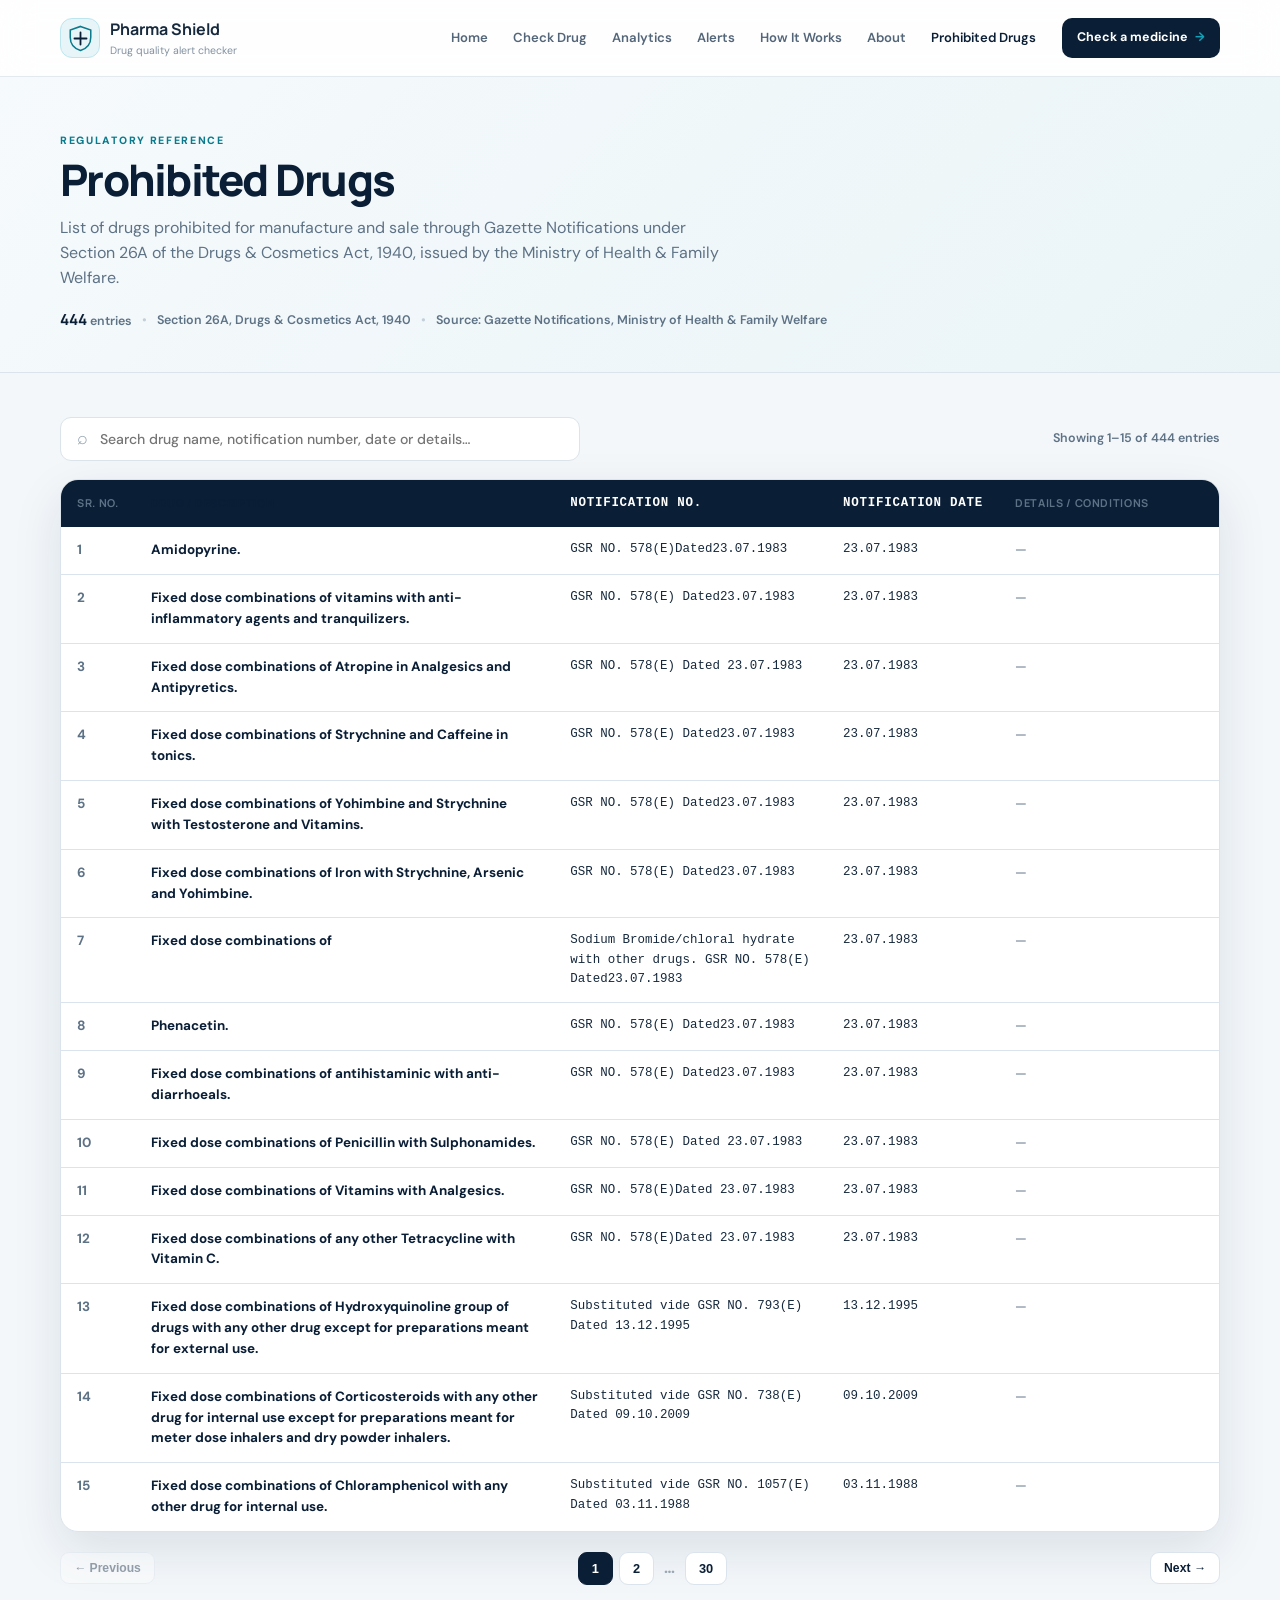
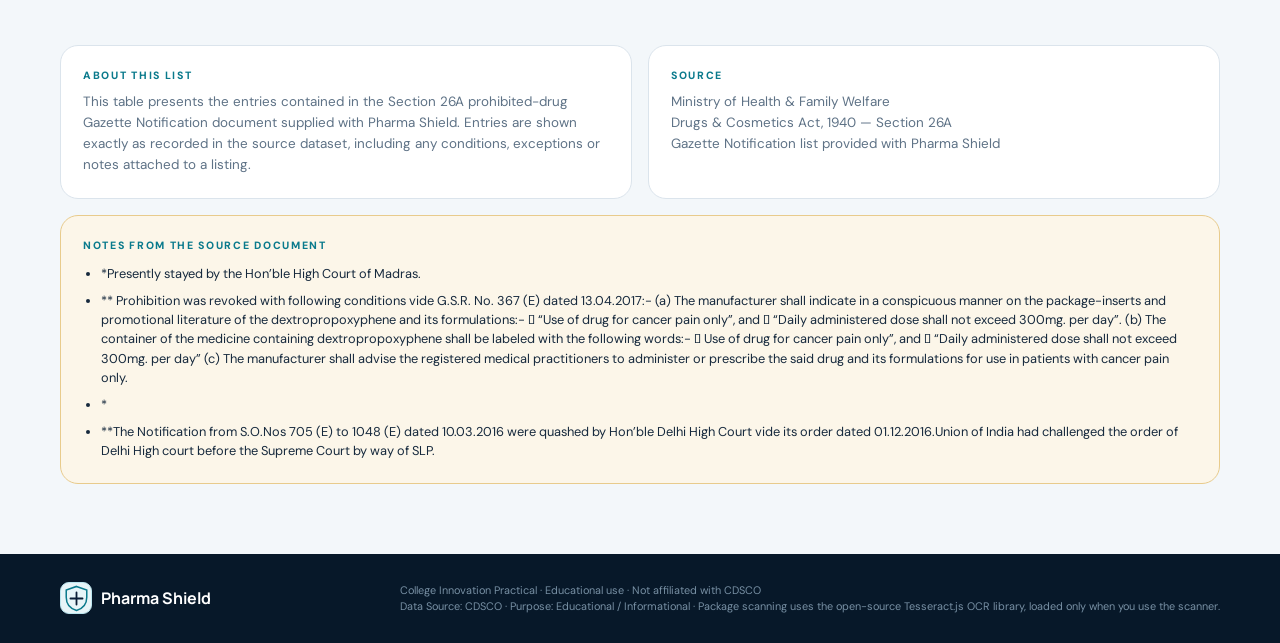
==== commit 743753a1: "Add files via upload" ====
--- a/prohibited.html
+++ b/prohibited.html
@@ -1,34 +1,127 @@
-<!doctype html>
+<!DOCTYPE html>
 <html lang="en">
 <head>
-<meta charset="utf-8"><meta name="viewport" content="width=device-width,initial-scale=1">
-<title>Prohibited Drugs — Pharma Shield 2.0</title>
-<meta name="description" content="Section 26A prohibited-drug regulatory reference database.">
-<link rel="preconnect" href="https://fonts.googleapis.com"><link rel="preconnect" href="https://fonts.gstatic.com" crossorigin>
-<link href="https://fonts.googleapis.com/css2?family=DM+Sans:wght@400;500;600;700&family=Manrope:wght@600;700;800&display=swap" rel="stylesheet">
-<link rel="stylesheet" href="style.css">
+  <meta charset="UTF-8">
+  <meta name="viewport" content="width=device-width, initial-scale=1.0">
+  <title>Prohibited Drugs — Pharma Shield</title>
+  <meta name="description" content="Complete list of drugs prohibited for manufacture and sale under Section 26A of the Drugs & Cosmetics Act, 1940, as published via Gazette Notifications.">
+  <link rel="preconnect" href="https://fonts.googleapis.com">
+  <link rel="preconnect" href="https://fonts.gstatic.com" crossorigin>
+  <link href="https://fonts.googleapis.com/css2?family=DM+Sans:wght@400;500;600;700&family=Manrope:wght@600;700;800&display=swap" rel="stylesheet">
+  <link rel="stylesheet" href="style.css">
 </head>
 <body>
-<div id="toast-region" class="toast-region" aria-live="polite"></div>
-<header class="site-header" id="site-header"><div class="shell header-shell">
-<a class="brand" href="index.html#home"><span class="brand-mark"><svg viewBox="0 0 48 48"><path d="M24 4 41 10v12c0 10.8-6.8 18.8-17 22C13.8 40.8 7 32.8 7 22V10z"/><path d="M24 14v20M14 24h20"/></svg></span><span><strong>PHARMA<span>SHIELD</span></strong><small>Drug Safety Intelligence</small></span></a>
-<nav class="main-nav" id="main-nav"><a href="index.html#home" data-nav>Overview</a><a href="index.html#check" data-nav>Check Drug</a><a href="index.html#analytics" data-nav>Intelligence</a><a href="index.html#recent" data-nav>Alert Explorer</a><a href="index.html#how-it-works" data-nav>How It Works</a><a href="index.html#about" data-nav>About</a><a href="prohibited.html" data-nav class="active">Prohibited Drugs</a></nav>
-<a class="header-cta" href="index.html#check">Open Drug Check <span>↗</span></a><button class="nav-toggle" id="nav-toggle" aria-label="Toggle navigation" aria-expanded="false"><span></span><span></span><span></span></button>
-</div></header>
+  <div id="toast-region" class="toast-region" aria-live="polite"></div>
 
-<main>
-<section class="prohibited-hero"><div class="shell">
-<span class="eyebrow">07 · REGULATORY REFERENCE</span>
-<h1>Prohibited Drugs<br><em>Reference Database.</em></h1>
-<p>Explore the Section 26A list of drugs prohibited for manufacture and sale through Gazette Notifications under the Drugs &amp; Cosmetics Act, 1940.</p>
-<div class="hero-meta"><span>SECTION 26A</span><span>MINISTRY OF HEALTH &amp; FAMILY WELFARE</span><span>444 SOURCE ENTRIES</span></div>
-</div></section>
-<section class="prohibited-shell"><div class="shell">
-<div class="prohibited-search-panel"><label for="prohibited-search">SEARCH THE REGULATORY INDEX</label><div class="prohibited-search"><input id="prohibited-search" type="search" placeholder="Search drug name, notification, date or details…" autocomplete="off"><button class="btn btn-primary" type="button" onclick="document.getElementById('prohibited-search').dispatchEvent(new Event('input',{bubbles:true}))">Search database →</button></div><div id="prohibited-count" class="prohibited-count">Loading regulatory records… <span id="prohibited-total" aria-hidden="true"></span></div></div>
-<div class="prohibited-table-wrap" style="margin-top:18px"><table class="prohibited-table"><thead><tr><th>Sr.</th><th>Drug / formulation</th><th>Notification</th><th>Date</th><th>Regulatory details</th></tr></thead><tbody id="prohibited-tbody"><tr><td colspan="5" style="text-align:center;padding:45px">Loading the 444-entry regulatory database…</td></tr></tbody></table><div id="prohibited-pagination" class="prohibited-pagination"></div></div>
-<div id="prohibited-notes-wrap" class="prohibited-notes" hidden><span class="eyebrow">DOCUMENT NOTES</span><h3>Important source notes</h3><ul id="prohibited-notes-list"></ul></div>
-</div></section>
-</main>
-<footer><div class="shell footer-shell"><a class="brand" href="index.html#home"><span class="brand-mark"><svg viewBox="0 0 48 48"><path d="M24 4 41 10v12c0 10.8-6.8 18.8-17 22C13.8 40.8 7 32.8 7 22V10z"/><path d="M24 14v20M14 24h20"/></svg></span><span><strong>PHARMA<span>SHIELD</span></strong><small>Drug Safety Intelligence</small></span></a><div class="footer-links"><a href="index.html#check">Check Drug</a><a href="index.html#analytics">Intelligence</a><a href="index.html#about">About</a></div></div></footer>
-<script src="prohibited.js"></script>
-</body></html>+  <header class="site-header" id="site-header">
+    <div class="shell header-shell">
+      <a href="index.html#home" class="brand" aria-label="Pharma Shield home">
+        <span class="brand-icon" aria-hidden="true">
+          <svg viewBox="0 0 48 48"><path d="M24 4 41 10v12c0 10.8-6.8 18.8-17 22C13.8 40.8 7 32.8 7 22V10z"/><path d="M24 14v20M14 24h20"/></svg>
+        </span>
+        <span>
+          <strong>Pharma Shield</strong>
+          <small>Drug quality alert checker</small>
+        </span>
+      </a>
+
+      <nav class="main-nav" id="main-nav">
+        <a href="index.html#home" data-nav>Home</a>
+        <a href="index.html#check" data-nav>Check Drug</a>
+        <a href="index.html#analytics" data-nav>Analytics</a>
+        <a href="index.html#recent" data-nav>Alerts</a>
+        <a href="index.html#how-it-works" data-nav>How It Works</a>
+        <a href="index.html#about" data-nav>About</a>
+        <a href="prohibited.html" data-nav class="active">Prohibited Drugs</a>
+      </nav>
+
+      <a class="header-cta" href="index.html#check">Check a medicine <span>→</span></a>
+      <button class="nav-toggle" id="nav-toggle" aria-label="Toggle navigation" aria-expanded="false">
+        <span></span><span></span><span></span>
+      </button>
+    </div>
+  </header>
+
+  <main>
+    <section class="prohibited-hero">
+      <div class="shell">
+        <span class="section-kicker">REGULATORY REFERENCE</span>
+        <h1>Prohibited Drugs</h1>
+        <p class="prohibited-sub">List of drugs prohibited for manufacture and sale through Gazette Notifications under Section 26A of the Drugs &amp; Cosmetics Act, 1940, issued by the Ministry of Health &amp; Family Welfare.</p>
+        <div class="prohibited-meta">
+          <span><strong id="prohibited-total">—</strong> entries</span>
+          <span class="dot-sep">•</span>
+          <span>Section 26A, Drugs &amp; Cosmetics Act, 1940</span>
+          <span class="dot-sep">•</span>
+          <span>Source: Gazette Notifications, Ministry of Health &amp; Family Welfare</span>
+        </div>
+      </div>
+    </section>
+
+    <section class="prohibited-section">
+      <div class="shell">
+        <div class="prohibited-toolbar">
+          <div class="input-wrap prohibited-search-wrap">
+            <span class="input-icon">⌕</span>
+            <input type="text" id="prohibited-search" placeholder="Search drug name, notification number, date or details…" autocomplete="off">
+          </div>
+          <span class="prohibited-count" id="prohibited-count">Showing — of — entries</span>
+        </div>
+
+        <div class="prohibited-table-wrap">
+          <table class="prohibited-table">
+            <thead>
+              <tr>
+                <th class="col-sr">Sr. No.</th>
+                <th class="col-drug">Drug / Description</th>
+                <th class="col-notif">Notification No.</th>
+                <th class="col-date">Notification Date</th>
+                <th class="col-details">Details / Conditions</th>
+              </tr>
+            </thead>
+            <tbody id="prohibited-tbody">
+              <tr><td colspan="5" class="prohibited-loading">Loading prohibited-drug records…</td></tr>
+            </tbody>
+          </table>
+        </div>
+
+        <nav class="pagination" id="prohibited-pagination" aria-label="Prohibited drugs pagination"></nav>
+      </div>
+    </section>
+
+    <section class="prohibited-info">
+      <div class="shell prohibited-info-grid">
+        <div class="prohibited-info-card">
+          <span class="section-kicker">ABOUT THIS LIST</span>
+          <p>This table presents the entries contained in the Section 26A prohibited-drug Gazette Notification document supplied with Pharma Shield. Entries are shown exactly as recorded in the source dataset, including any conditions, exceptions or notes attached to a listing.</p>
+        </div>
+        <div class="prohibited-info-card">
+          <span class="section-kicker">SOURCE</span>
+          <p>Ministry of Health &amp; Family Welfare<br>
+          Drugs &amp; Cosmetics Act, 1940 — Section 26A<br>
+          Gazette Notification list provided with Pharma Shield</p>
+        </div>
+      </div>
+      <div class="shell" id="prohibited-notes-wrap" hidden>
+        <div class="prohibited-notes-card">
+          <span class="section-kicker">NOTES FROM THE SOURCE DOCUMENT</span>
+          <ul id="prohibited-notes-list"></ul>
+        </div>
+      </div>
+    </section>
+  </main>
+
+  <footer class="site-footer">
+    <div class="shell footer-shell">
+      <div class="footer-brand">
+        <span class="brand-icon small"><svg viewBox="0 0 48 48"><path d="M24 4 41 10v12c0 10.8-6.8 18.8-17 22C13.8 40.8 7 32.8 7 22V10z"/><path d="M24 14v20M14 24h20"/></svg></span>
+        <strong>Pharma Shield</strong>
+      </div>
+      <p>College Innovation Practical · Educational use · Not affiliated with CDSCO<br>
+      Data Source: CDSCO · Purpose: Educational / Informational · Package scanning uses the open-source Tesseract.js OCR library, loaded only when you use the scanner.</p>
+    </div>
+  </footer>
+
+  <script src="prohibited.js"></script>
+</body>
+</html>
--- a/style.css
+++ b/style.css
@@ -1,31 +1,265 @@
-/* PHARMA SHIELD 2.0 — Reimagined visual system */
+*{box-sizing:border-box}
 :root{
-  --ink:#102a2a;--muted:#607070;--paper:#f5f8f7;--card:#ffffff;--line:#dce7e4;
-  --teal:#087f73;--teal-dark:#075d56;--mint:#dff4ef;--red:#c63d3d;--amber:#c57a21;
-  --navy:#0d2526;--navy-2:#132f31;--shadow:0 18px 50px rgba(12,45,43,.09);
-  --radius:22px;--shell:1180px;
-}
-*{box-sizing:border-box}html{scroll-behavior:smooth}body{margin:0;background:var(--paper);color:var(--ink);font-family:"DM Sans",sans-serif;line-height:1.55}a{color:inherit;text-decoration:none}button,input,select,textarea{font:inherit}button{cursor:pointer}
-.shell{width:min(calc(100% - 40px),var(--shell));margin:auto}.section-pad{padding:105px 0}.eyebrow{display:inline-flex;align-items:center;gap:8px;font-size:11px;letter-spacing:.14em;font-weight:800;color:var(--teal)}h1,h2,h3,strong{font-family:Manrope,sans-serif}h2{font-size:clamp(32px,4vw,54px);line-height:1.03;letter-spacing:-.04em;margin:10px 0 15px}h3{line-height:1.15}.section-head{margin-bottom:42px}.section-head p{color:var(--muted);max-width:650px;font-size:17px}.section-head.split{display:flex;align-items:end;justify-content:space-between;gap:30px}.head-note{border:1px solid var(--line);padding:12px 15px;border-radius:99px;font-size:12px;color:var(--muted);background:#fff}.signal,.live-dot{width:8px;height:8px;border-radius:50%;background:#20a98c;display:inline-block;box-shadow:0 0 0 5px #dff4ef}
-.site-header{position:sticky;top:0;z-index:50;background:rgba(245,248,247,.9);backdrop-filter:blur(18px);border-bottom:1px solid rgba(216,229,225,.8)}.header-shell{height:78px;display:flex;align-items:center;gap:26px}.brand{display:flex;align-items:center;gap:10px;min-width:max-content}.brand-mark{width:40px;height:40px;border-radius:12px;background:var(--navy);display:grid;place-items:center}.brand-mark svg{width:25px;fill:none;stroke:#bceee5;stroke-width:2.8;stroke-linecap:round;stroke-linejoin:round}.brand strong{display:block;font-size:16px;letter-spacing:.09em}.brand strong span{color:var(--teal)}.brand small{display:block;font-size:9px;color:#70817f;letter-spacing:.08em;text-transform:uppercase}.main-nav{display:flex;align-items:center;gap:4px;margin-left:auto}.main-nav a{font-size:12px;font-weight:700;color:#526563;padding:10px 11px;border-radius:10px}.main-nav a:hover,.main-nav a.active{background:#e4efec;color:var(--teal-dark)}.header-cta{padding:12px 16px;border-radius:12px;background:var(--navy);color:#fff;font-size:12px;font-weight:800}.header-cta span{color:#86d8cb;margin-left:7px}.nav-toggle{display:none;background:none;border:0}.nav-toggle span{display:block;width:23px;height:2px;background:var(--ink);margin:5px}
-.hero{position:relative;overflow:hidden;background:var(--navy);color:#fff;min-height:680px;display:flex;align-items:center}.hero-grid{position:absolute;inset:0;background-image:linear-gradient(rgba(255,255,255,.035) 1px,transparent 1px),linear-gradient(90deg,rgba(255,255,255,.035) 1px,transparent 1px);background-size:52px 52px;mask-image:linear-gradient(to bottom,#000,transparent)}.hero-orb{position:absolute;border-radius:50%;filter:blur(2px);opacity:.45}.hero-orb-a{width:440px;height:440px;right:-150px;top:-170px;background:radial-gradient(circle,#167d72,transparent 68%)}.hero-orb-b{width:360px;height:360px;left:-180px;bottom:-200px;background:radial-gradient(circle,#124f53,transparent 68%)}.hero-shell{position:relative;display:grid;grid-template-columns:1.1fr .9fr;gap:75px;align-items:center;padding:82px 0}.hero-copy{max-width:690px}.hero .eyebrow{color:#91dcd2}.hero .eyebrow i{width:7px;height:7px;border-radius:50%;background:#58d5c6;box-shadow:0 0 0 5px rgba(88,213,198,.12)}.hero h1{font-size:clamp(44px,6vw,75px);line-height:.99;letter-spacing:-.055em;margin:20px 0}.hero h1 em{font-style:normal;color:#83d9ce}.hero-lead{font-size:18px;line-height:1.65;color:#b4c9c6;max-width:620px}.hero-actions{display:flex;gap:12px;margin:30px 0 20px;flex-wrap:wrap}.hero-trust{display:flex;gap:20px;flex-wrap:wrap;color:#79918e;font-size:11px}.btn{border:0;border-radius:12px;min-height:46px;padding:12px 18px;font-weight:800;font-size:13px;display:inline-flex;align-items:center;justify-content:center;gap:8px;transition:.2s transform,.2s background,.2s border}.btn:hover{transform:translateY(-2px)}.btn-primary{background:var(--teal);color:#fff}.btn-primary:hover{background:#099486}.btn-ghost{border:1px solid rgba(255,255,255,.17);color:#d8e9e6;background:rgba(255,255,255,.04)}.btn-outline{border:1px solid var(--line);background:#fff;color:var(--ink)}.hero-command{background:rgba(255,255,255,.065);border:1px solid rgba(255,255,255,.13);border-radius:26px;padding:23px;box-shadow:0 30px 80px rgba(0,0,0,.18);backdrop-filter:blur(14px)}.command-top{display:flex;align-items:center;gap:9px;color:#8fa7a4;font-size:10px;letter-spacing:.14em;font-weight:800}.command-top b{margin-left:auto;color:#79d3c7}.command-title{font:700 24px Manrope,sans-serif;margin:26px 0 14px}.command-card{width:100%;border:1px solid rgba(255,255,255,.11);background:rgba(0,0,0,.12);color:#fff;padding:16px;border-radius:15px;display:flex;align-items:center;gap:13px;text-align:left;margin-top:9px}.command-card:hover{background:rgba(255,255,255,.08)}.command-card>span:last-child{margin-left:auto;color:#78d4c8}.command-icon{width:36px;height:36px;border-radius:10px;background:rgba(126,218,205,.12);display:grid;place-items:center;color:#8ce0d5;font-size:20px}.command-card strong,.command-card small{display:block}.command-card strong{font-size:13px}.command-card small{font-size:11px;color:#8ea6a3;margin-top:2px}.command-foot{display:flex;justify-content:space-between;color:#76908c;font-size:10px;margin-top:19px}
-.workspace{background:#eef4f2}.check-layout{display:grid;grid-template-columns:1.4fr .6fr;gap:20px}.search-panel,.method-panel,.filter-card,.scan-panel{background:#fff;border:1px solid var(--line);border-radius:var(--radius);box-shadow:var(--shadow)}.search-panel{padding:30px}.panel-label,.mini-label,.stat-kicker,.panel-top>div>span{font-size:10px;font-weight:800;letter-spacing:.13em;color:#728380}.field-block{position:relative;margin-top:20px}.field-block label,.scan-review label,.feedback-card label,.filter-controls label{display:block;font-size:11px;font-weight:800;color:#526360;margin-bottom:7px}.field-block label span,.feedback-card label span{color:#9aa9a6;font-weight:500}.input-wrap{position:relative;display:flex;align-items:center}.input-wrap input{width:100%;height:58px;border:1px solid #d4e1de;border-radius:13px;background:#f8fbfa;padding:0 45px 0 45px;outline:0;color:var(--ink);font-weight:600}.input-wrap input:focus{border-color:var(--teal);box-shadow:0 0 0 4px rgba(8,127,115,.08);background:#fff}.input-icon{position:absolute;left:17px;color:var(--teal);font-size:20px;z-index:1}.key-hint{position:absolute;right:14px;color:#9aaba8;font-size:11px}.suggestion-list{position:absolute;left:0;right:0;top:83px;z-index:20;background:#fff;border:1px solid var(--line);border-radius:13px;box-shadow:0 15px 35px rgba(0,0,0,.1);padding:6px;margin:0;list-style:none}.suggestion-list li{padding:11px 13px;border-radius:9px;cursor:pointer;font-size:13px}.suggestion-list li:hover{background:#edf6f4}.check-submit{width:100%;margin-top:20px;height:54px}.btn-spinner{display:none;width:15px;height:15px;border:2px solid rgba(255,255,255,.4);border-top-color:#fff;border-radius:50%;animation:spin .7s linear infinite}.loading .btn-spinner{display:block}.loading .btn-label,.loading .btn-arrow{display:none}@keyframes spin{to{transform:rotate(360deg)}}.search-divider{text-align:center;color:#a1afac;font-size:10px;margin:18px 0;position:relative}.search-divider:before{content:"";position:absolute;left:0;right:0;top:50%;border-top:1px solid #e4ecea}.search-divider span{position:relative;background:#fff;padding:0 10px}.scan-inline{display:flex;align-items:center;gap:12px;color:#81908e;font-size:11px}.history-strip{border-top:1px solid #e6eeec;margin-top:25px;padding-top:18px}.history-pills{display:flex;flex-wrap:wrap;gap:6px;margin-top:8px}.history-pill{border:1px solid var(--line);background:#f6faf9;border-radius:99px;padding:6px 10px;font-size:10px;color:#5c6c69}.link-button{float:right;margin-top:-23px;background:none;border:0;color:var(--teal);font-size:11px;font-weight:800}.method-panel{padding:30px;background:var(--navy);color:#fff;position:relative;overflow:hidden}.method-panel:after{content:"";position:absolute;width:200px;height:200px;border-radius:50%;right:-110px;bottom:-110px;background:#15524f}.method-icon{font-size:30px;color:#80d9ce;margin-bottom:30px}.method-panel .eyebrow{color:#78cfc4}.method-panel h3{font-size:28px;margin:9px 0 25px}.method-list>div{display:flex;gap:14px;padding:13px 0;border-top:1px solid rgba(255,255,255,.1)}.method-list b{font-size:10px;color:#65cabe}.method-list span{font-size:12px;color:#c1d2cf}.method-panel p{font-size:11px;color:#829a96;margin-top:25px}.scan-panel{margin-top:20px;padding:26px}.scan-panel-head{display:flex;justify-content:space-between;align-items:center}.scan-panel-head h3{margin:5px 0 0;font-size:24px}.icon-button{border:1px solid var(--line);background:#fff;border-radius:10px;width:38px;height:38px;font-size:23px}.scan-workbench{display:grid;grid-template-columns:1fr 1fr 1fr;gap:12px;margin-top:20px}.scan-dropzone,.scan-preview,.scan-readout{min-height:180px;border:1px dashed #cbdad6;border-radius:15px;background:#f6faf9;padding:20px}.scan-dropzone{display:flex;flex-direction:column;justify-content:center;align-items:center;text-align:center;cursor:pointer}.scan-dropzone strong{font-size:14px}.scan-dropzone span{font-size:11px;color:var(--muted);margin-top:5px}.scan-graphic{font-size:42px;color:var(--teal);margin-bottom:10px}.scan-preview img{max-width:100%;max-height:190px;display:block;margin:auto;border-radius:10px}.scan-status{font-size:12px;font-weight:700}.scan-raw-details,.scan-raw-text{font-size:10px;color:var(--muted);margin-top:10px;white-space:pre-wrap;max-height:120px;overflow:auto}.scan-review{display:grid;grid-template-columns:1fr 1fr;gap:12px;margin-top:15px}.scan-review input{width:100%;height:45px;border:1px solid var(--line);border-radius:10px;padding:0 12px}.scan-confidence-note{grid-column:1/-1;font-size:10px;color:#7a8987;margin:0}.scan-actions{display:flex;gap:8px;flex-wrap:wrap;margin-top:15px}.result-container{margin-top:20px}.result-card{background:#fff;border:1px solid var(--line);border-radius:var(--radius);padding:28px;box-shadow:var(--shadow);animation:rise .35s ease}.result-card.status-alert{border-top:4px solid var(--red)}.result-card.status-clear{border-top:4px solid #3a9b78}.result-card.status-history{border-top:4px solid var(--amber)}.result-badge{display:inline-flex;border-radius:99px;background:#f4f7f6;padding:7px 10px;font-size:10px;font-weight:800;letter-spacing:.05em}.status-alert .result-badge{color:var(--red);background:#fff0f0}.status-clear .result-badge{color:#287d61;background:#eaf7f1}.status-history .result-badge{color:#9a6019;background:#fff6e9}.result-message{font-size:15px;font-weight:600;max-width:850px}.result-grid{display:grid;grid-template-columns:repeat(2,1fr);gap:1px;background:#dfe9e6;border:1px solid #dfe9e6;border-radius:15px;overflow:hidden;margin:24px 0}.result-field{background:#fff;padding:15px}.result-field dt,.details-label{font-size:10px;color:#7c8c89;font-weight:800;text-transform:uppercase;letter-spacing:.08em}.result-field dd{margin:4px 0 0;font-size:13px;font-weight:700}.result-actions{display:flex;gap:8px;flex-wrap:wrap}.result-note{font-size:11px;color:#748481}.result-card .mono{font-family:ui-monospace,monospace}.dim{color:#8b9997}.filter-card{margin-top:20px;padding:24px;display:grid;grid-template-columns:1fr auto;gap:20px;align-items:center}.filter-card h3{margin:5px 0}.filter-card p{margin:0;color:var(--muted);font-size:12px}.filter-controls{display:flex;gap:8px;align-items:end;flex-wrap:wrap}.filter-controls label{margin:0}.filter-controls select{height:44px;border:1px solid var(--line);border-radius:10px;background:#f8fbfa;padding:0 30px 0 10px}.filter-status{grid-column:1/-1;font-size:11px;color:var(--teal)}
-.stats-band{background:#dcece8;border-block:1px solid #ccdfdb}.stats-grid{display:grid;grid-template-columns:repeat(4,1fr)}.stat-item{padding:32px 20px;border-right:1px solid #c7dcd8}.stat-item:first-child{padding-left:0}.stat-item:last-child{border:0}.stat-item strong{display:block;font-size:34px;letter-spacing:-.04em;margin:4px 0}.stat-item>span:last-child{font-size:11px;color:#667976}.stat-kicker{color:var(--teal)}
-.dark-section{background:var(--navy);color:#fff}.dark-section .section-head p{color:#91a9a5}.dark-section .eyebrow{color:#78cfc4}.insight-grid{display:grid;grid-template-columns:1.25fr .75fr;gap:14px}.chart-panel{background:#132f31;border:1px solid rgba(255,255,255,.1);border-radius:20px;padding:22px;min-height:300px}.chart-wide{min-height:350px}.panel-top{display:flex;justify-content:space-between;align-items:start}.panel-top>div>span{color:#76aaa4}.panel-top h3{margin:6px 0 0;font-size:19px}.panel-tag{font-size:9px;color:#7ed5ca;border:1px solid rgba(126,213,202,.25);padding:5px 7px;border-radius:99px}.chart-wrap{height:230px;margin-top:20px}.chart-wrap.tall{height:260px}.chart-wrap canvas{width:100%!important;height:100%!important}.historical-card{margin-top:14px;border:1px solid rgba(255,255,255,.1);border-radius:20px;padding:25px;display:flex;justify-content:space-between;gap:30px;align-items:center}.historical-card h3{margin:5px 0}.historical-card p,.historical-card small{color:#8ea6a2;font-size:11px}.archive-metrics{display:flex;gap:25px;flex-wrap:wrap}.archive-metrics span{font-size:11px;color:#8ea6a2}.archive-metrics b{display:block;color:#fff;font-size:22px}
-.recent-grid{display:grid;grid-template-columns:repeat(3,1fr);gap:14px}.recent-card{background:#fff;border:1px solid var(--line);border-radius:18px;padding:20px;transition:.2s transform,.2s box-shadow}.recent-card:hover{transform:translateY(-3px);box-shadow:var(--shadow)}.recent-card h3{font-size:16px}.recent-card p{font-size:11px;color:var(--muted)}.recent-card button{border:0;background:none;color:var(--teal);font-size:11px;font-weight:800;padding:0}
-.text-link{font-size:12px;font-weight:800;color:var(--teal)}
-.process-section{background:#fff}.process-grid{display:grid;grid-template-columns:repeat(4,1fr);border:1px solid var(--line);border-radius:22px;overflow:hidden}.process-grid article{padding:28px;border-right:1px solid var(--line);min-height:250px}.process-grid article:last-child{border:0}.process-grid b{font-size:11px;color:#93a4a0}.process-icon{display:block;font-size:30px;color:var(--teal);margin:25px 0 12px}.process-grid h3{font-size:21px;margin:0 0 8px}.process-grid p{font-size:12px;color:var(--muted)}
-.narrative{display:grid;grid-template-columns:1fr 1fr;gap:90px;align-items:start}.narrative-copy>p{font-size:21px;line-height:1.5;color:#c3d3d0;margin-top:0}.narrative-lines{margin-top:35px}.narrative-lines div{display:grid;grid-template-columns:130px 1fr;padding:16px 0;border-top:1px solid rgba(255,255,255,.1);font-size:12px}.narrative-lines b{color:#7ed5ca;font-size:10px;letter-spacing:.08em}.narrative-lines span{color:#9cb0ad}
-.innovation-layout{display:grid;grid-template-columns:1fr 1fr;gap:100px}.innovation-layout>div>p{max-width:540px;color:var(--muted);font-size:16px}.feature-stack{border-top:1px solid var(--line)}.feature-stack>div{display:grid;grid-template-columns:45px 1fr;gap:5px;padding:18px 0;border-bottom:1px solid var(--line)}.feature-stack span{grid-row:1/3;color:var(--teal);font-size:10px}.feature-stack strong{font-size:15px}.feature-stack small{color:var(--muted);font-size:11px}
-.about-section{background:#eaf2f0}.about-card{background:#fff;border:1px solid var(--line);border-radius:26px;padding:50px;display:grid;grid-template-columns:100px 1fr;gap:35px;box-shadow:var(--shadow)}.about-mark{width:76px;height:76px;border-radius:20px;background:var(--navy);color:#8bdacf;display:grid;place-items:center;font:800 19px Manrope}.about-card p{max-width:720px;color:var(--muted)}.source-chips{display:flex;gap:7px;flex-wrap:wrap;margin-top:20px}.source-chips span{font-size:10px;font-weight:700;border:1px solid var(--line);border-radius:99px;padding:7px 10px}
-.feedback-card{display:grid;grid-template-columns:1fr 1fr;gap:70px;background:#fff;border:1px solid var(--line);border-radius:25px;padding:40px}.feedback-card p{color:var(--muted)}.feedback-card form{display:grid;gap:7px}.feedback-card input,.feedback-card textarea{width:100%;border:1px solid var(--line);border-radius:10px;padding:12px;background:#f8fbfa;outline:0}.feedback-card textarea{resize:vertical}.feedback-card .btn{margin-top:8px}
-.disclaimer{background:#f0e8d9;border-top:1px solid #e1d7c5}.disclaimer .shell{display:flex;gap:20px;padding:22px 0}.disclaimer strong{color:#8a5d1c}.disclaimer p{margin:0;font-size:11px;color:#6e665a;max-width:900px}
-footer{background:#091b1c;color:#a1b5b1;padding:40px 0}.footer-shell{display:flex;align-items:center;gap:35px}.footer-shell .brand strong{color:#fff}.footer-shell small{font-size:10px}.footer-links{display:flex;gap:18px;font-size:11px;margin-left:auto}.footer-links a:hover{color:#fff}
-.toast-region{position:fixed;right:20px;bottom:20px;z-index:100}.toast{background:#102a2a;color:#fff;border-radius:12px;padding:12px 16px;box-shadow:var(--shadow);font-size:12px}
-@keyframes rise{from{opacity:0;transform:translateY(8px)}to{opacity:1;transform:none}}
-/* Prohibited database */
-.prohibited-hero{background:var(--navy);color:#fff;padding:100px 0 65px}.prohibited-hero .eyebrow{color:#80d5ca}.prohibited-hero h1{font-size:clamp(45px,6vw,72px);margin:15px 0 10px;letter-spacing:-.05em}.prohibited-hero p{max-width:780px;color:#9db2ae;font-size:16px}.prohibited-hero .hero-meta{display:flex;gap:9px;flex-wrap:wrap;margin-top:25px}.prohibited-hero .hero-meta span{border:1px solid rgba(255,255,255,.12);padding:8px 11px;border-radius:99px;color:#b8cbc7;font-size:10px}.prohibited-shell{padding:55px 0}.prohibited-search-panel{background:#fff;border:1px solid var(--line);border-radius:24px;padding:22px;box-shadow:var(--shadow);position:relative;margin-top:-70px}.prohibited-search-panel label{display:block;font-size:10px;font-weight:800;letter-spacing:.1em;color:#6d7d7a;margin-bottom:8px}.prohibited-search{display:flex;gap:10px}.prohibited-search input{flex:1;height:56px;border:1px solid var(--line);border-radius:13px;padding:0 16px;outline:0;background:#f8fbfa}.prohibited-search input:focus{border-color:var(--teal);box-shadow:0 0 0 4px rgba(8,127,115,.08)}.prohibited-count{font-size:11px;color:var(--muted);margin:14px 0}.prohibited-table-wrap{overflow:auto;border:1px solid var(--line);border-radius:20px;background:#fff;box-shadow:var(--shadow)}.prohibited-table{width:100%;min-width:950px;border-collapse:collapse}.prohibited-table th{background:#edf5f2;color:#526460;font-size:10px;text-align:left;text-transform:uppercase;letter-spacing:.08em;padding:15px}.prohibited-table td{padding:16px 15px;border-top:1px solid #e8efed;vertical-align:top;font-size:12px}.prohibited-table tr:hover td{background:#f8fbfa}.prohibited-table td:first-child{font-weight:800;color:var(--teal);width:70px}.prohibited-pagination{display:flex;justify-content:center;gap:6px;flex-wrap:wrap;padding:22px}.prohibited-pagination button{min-width:34px;height:34px;border:1px solid var(--line);background:#fff;border-radius:9px;font-size:11px}.prohibited-pagination button.active{background:var(--navy);color:#fff}.prohibited-notes{margin-top:25px;background:#fff;border:1px solid var(--line);border-radius:20px;padding:22px}.prohibited-notes ul{color:var(--muted);font-size:11px}
-@media(max-width:980px){.main-nav{position:fixed;left:20px;right:20px;top:86px;background:#fff;border:1px solid var(--line);border-radius:16px;padding:10px;display:none;flex-direction:column;align-items:stretch;box-shadow:var(--shadow)}.main-nav.mobile-open{display:flex}.main-nav a{padding:13px}.header-cta{display:none}.nav-toggle{display:block;margin-left:auto}.hero-shell,.check-layout,.narrative,.innovation-layout,.feedback-card{grid-template-columns:1fr}.hero-shell{gap:45px}.method-panel{min-height:auto}.insight-grid{grid-template-columns:1fr}.recent-grid{grid-template-columns:1fr 1fr}.process-grid{grid-template-columns:1fr 1fr}.process-grid article:nth-child(2){border-right:0}.process-grid article:nth-child(3),.process-grid article:nth-child(4){border-top:1px solid var(--line)}.stats-grid{grid-template-columns:1fr 1fr}.stat-item:nth-child(2){border-right:0}.stat-item:nth-child(3),.stat-item:nth-child(4){border-top:1px solid #c7dcd8}.filter-card{grid-template-columns:1fr}.filter-controls{align-items:end}.filter-status{grid-column:auto}.scan-workbench{grid-template-columns:1fr 1fr}.scan-readout{grid-column:1/-1}.about-card{grid-template-columns:1fr}}
-@media(max-width:620px){.shell{width:min(calc(100% - 26px),var(--shell))}.header-shell{height:68px}.brand small{display:none}.hero{min-height:auto}.hero-shell{padding:70px 0}.hero h1{font-size:44px}.hero-lead{font-size:15px}.hero-actions .btn{width:100%}.section-pad{padding:72px 0}.section-head.split{display:block}.head-note{display:inline-flex;margin-top:10px}.search-panel,.method-panel,.scan-panel,.filter-card{padding:20px}.result-grid{grid-template-columns:1fr}.stats-grid{grid-template-columns:1fr 1fr}.stat-item{padding:24px 13px}.stat-item:first-child{padding-left:13px}.stat-item strong{font-size:26px}.recent-grid,.process-grid{grid-template-columns:1fr}.process-grid article{border-right:0!important;border-top:1px solid var(--line)}.process-grid article:first-child{border-top:0}.scan-workbench,.scan-review{grid-template-columns:1fr}.scan-readout{grid-column:auto}.historical-card{display:block}.archive-metrics{margin-top:20px}.narrative-copy>p{font-size:17px}.narrative-lines div{grid-template-columns:100px 1fr}.about-card,.feedback-card{padding:25px;gap:25px}.footer-shell{display:block}.footer-links{margin:25px 0;flex-wrap:wrap}.disclaimer .shell{display:block}.disclaimer p{margin-top:8px}.prohibited-hero{padding:75px 0 50px}.prohibited-search{display:block}.prohibited-search .btn{width:100%;margin-top:8px}.prohibited-search-panel{margin-top:-45px}}
-
-.result-topline{display:flex;align-items:center;justify-content:space-between;gap:10px}.result-source-chip,.intelligence-tag{font-size:9px;letter-spacing:.1em;font-weight:800;color:#71817e;border:1px solid var(--line);padding:6px 8px;border-radius:99px}.result-title{font-size:26px;letter-spacing:-.03em;margin:18px 0 5px}.shield-intelligence{margin:25px 0;border-radius:18px;background:#0f292a;color:#fff;padding:22px;border:1px solid rgba(255,255,255,.08)}.intelligence-head{display:flex;justify-content:space-between;gap:15px;align-items:start}.shield-intelligence .eyebrow{color:#80d5ca}.shield-intelligence h3{font-size:20px;margin:5px 0}.shield-intelligence p{color:#b8ccc8;font-size:12px;max-width:820px}.shield-intelligence p strong{color:#fff}.intelligence-tag{color:#80d5ca;border-color:rgba(128,213,202,.2)}.intelligence-points{display:grid;grid-template-columns:repeat(3,1fr);gap:8px;margin-top:18px}.intelligence-points div{padding:14px;border:1px solid rgba(255,255,255,.09);border-radius:12px;background:rgba(255,255,255,.035)}.intelligence-points b,.intelligence-points span{display:block}.intelligence-points b{font-size:9px;letter-spacing:.1em;color:#7dd3c8}.intelligence-points span{font-size:11px;color:#9db1ad;margin-top:6px}@media(max-width:620px){.result-topline,.intelligence-head{display:block}.result-source-chip,.intelligence-tag{display:inline-block;margin-top:10px}.intelligence-points{grid-template-columns:1fr}}
+  --navy:#0a1e36;--navy2:#123553;--ink:#16293d;--muted:#5e7286;
+  --teal:#12a2b8;--teal2:#0a7a8c;--mint:#e7f5f8;--bg:#f3f7fa;--white:#fff;
+  --line:#dbe4ec;--red:#c42a3e;--redbg:#fdf0f2;--amber:#966312;--amberbg:#fcf6e9;
+  --green:#0d7a57;--greenbg:#e8f5ef;--shadow:0 18px 50px rgba(10,30,54,.10);
+  --display:"Manrope",sans-serif;--body:"DM Sans",sans-serif
+}
+html{scroll-behavior:smooth}
+body{margin:0;background:var(--bg);color:var(--ink);font-family:var(--body);line-height:1.55;-webkit-font-smoothing:antialiased}
+a{color:inherit}.shell{width:min(1160px,calc(100% - 40px));margin:auto}
+h1,h2,h3,strong{font-family:var(--display)}h1,h2,h3,p{margin-top:0}
+h2{font-size:clamp(2rem,3vw,2.7rem);line-height:1.1;letter-spacing:-.04em;margin-bottom:12px}
+p{color:var(--muted)}
+.site-header{position:sticky;top:0;z-index:100;background:rgba(255,255,255,.88);backdrop-filter:blur(16px);border-bottom:1px solid rgba(219,228,236,.8)}
+.header-shell{height:76px;display:flex;align-items:center;gap:26px}
+.brand{display:flex;align-items:center;gap:10px;text-decoration:none;margin-right:auto}
+.brand-icon{width:40px;height:40px;display:grid;place-items:center;border-radius:12px;background:var(--mint);border:1px solid #bce5ee}
+.brand-icon svg{width:29px;height:29px}.brand-icon path:first-child{fill:none;stroke:var(--teal2);stroke-width:2.5}.brand-icon path:last-child{fill:none;stroke:var(--navy);stroke-width:3;stroke-linecap:round}
+.brand strong{display:block;font-size:1rem}.brand small{display:block;color:#8290a0;font-size:.66rem;margin-top:1px}
+.main-nav{display:flex;gap:25px}.main-nav a{text-decoration:none;color:#536579;font-size:.82rem;font-weight:600}.main-nav a:hover,.main-nav a.active{color:var(--navy)}
+.header-cta{background:var(--navy);color:#fff;text-decoration:none;padding:10px 15px;border-radius:10px;font-size:.78rem;font-weight:700}.header-cta span{color:var(--teal);margin-left:4px}
+.nav-toggle{display:none;border:0;background:none;padding:8px}.nav-toggle span{display:block;width:22px;height:2px;background:var(--navy);margin:4px}
+.hero{position:relative;overflow:hidden;background:linear-gradient(135deg,#f6fafc 0%,#eaf4f7 100%);padding:82px 0 74px;border-bottom:1px solid var(--line)}
+.hero-shell{display:grid;grid-template-columns:1.05fr .95fr;gap:50px;align-items:center;position:relative;z-index:2}
+.hero-glow{position:absolute;border-radius:50%;filter:blur(2px);opacity:.55}.hero-glow-a{width:360px;height:360px;background:#d6f0f6;right:2%;top:-130px}.hero-glow-b{width:250px;height:250px;background:#e2ecf7;left:-120px;bottom:-120px}
+.status-pill{display:inline-flex;align-items:center;gap:8px;background:#fff;border:1px solid #c8e4ec;color:var(--teal2);padding:7px 11px;border-radius:999px;font-size:.72rem;font-weight:700;letter-spacing:.02em;margin-bottom:20px;box-shadow:0 5px 20px rgba(10,70,85,.05)}
+.pulse-dot{width:7px;height:7px;border-radius:50%;background:var(--teal);box-shadow:0 0 0 5px rgba(18,162,184,.12)}
+h1{font-size:clamp(3rem,5.5vw,5.3rem);line-height:.98;letter-spacing:-.065em;margin:0 0 22px;color:var(--navy);font-weight:800}h1 em{font-style:normal;color:var(--teal2)}
+.hero-sub{font-size:1.05rem;max-width:600px;margin-bottom:26px}
+.search-card{display:grid;grid-template-columns:1.3fr 1fr auto;gap:12px;background:#fff;border:1px solid #d9e4eb;border-radius:18px;padding:13px;box-shadow:var(--shadow);max-width:760px}
+.search-field label{display:block;font-size:.68rem;font-weight:800;color:#54677b;text-transform:uppercase;letter-spacing:.06em;margin:4px 0 7px 8px}.search-field label span{font-weight:500;text-transform:none;color:#9aa6b2}
+.input-wrap{display:flex;align-items:center;border:1px solid #dbe4ea;background:#fafcfe;border-radius:11px;padding:0 10px}.input-wrap:focus-within{border-color:var(--teal);box-shadow:0 0 0 4px rgba(18,162,184,.12);background:#fff}.input-icon{font-size:1.1rem;color:#91a0af;width:24px;text-align:center}
+.input-wrap input{border:0;outline:0;background:transparent;width:100%;padding:12px 6px;font:500 .9rem var(--body);color:var(--ink)}
+.btn{border:0;cursor:pointer;text-decoration:none;display:inline-flex;align-items:center;justify-content:center;gap:8px;border-radius:11px;padding:12px 18px;font-weight:800;font-family:var(--body);transition:.2s ease}.btn-primary{background:var(--navy);color:#fff}.btn-primary:hover{background:var(--teal2);transform:translateY(-1px);box-shadow:0 12px 25px rgba(10,30,54,.18)}
+.btn-check{min-width:135px;align-self:end;height:46px}.btn-arrow{color:var(--teal)}.btn-spinner{display:none;width:15px;height:15px;border:2px solid rgba(255,255,255,.35);border-top-color:#fff;border-radius:50%;animation:spin .7s linear infinite}.btn-check.is-loading .btn-label{opacity:.5}.btn-check.is-loading .btn-spinner{display:block}.btn-check.is-loading .btn-arrow{display:none}@keyframes spin{to{transform:rotate(360deg)}}
+.history-strip{display:flex;align-items:center;flex-wrap:wrap;gap:8px;margin-top:14px}.history-strip-label,.history-clear{font-size:.72rem;color:#8492a1}.history-pills{display:flex;flex-wrap:wrap;gap:6px}.history-pill{border:1px solid var(--line);background:#fff;border-radius:999px;padding:5px 9px;font-size:.72rem;cursor:pointer}.history-pill .dot{display:inline-block;width:6px;height:6px;border-radius:50%;margin-right:4px}.dot--ALERT{background:var(--red)}.dot--HISTORY{background:var(--amber)}.dot--CLEAR{background:var(--green)}.history-clear{border:0;background:none;text-decoration:underline;cursor:pointer}
+.hero-note{font-size:.72rem;color:#7b8b9c;margin-top:15px}.hero-note span{color:var(--teal2);font-weight:800;margin-right:5px}
+.visual-card{background:var(--navy);border-radius:28px;padding:18px;color:#fff;box-shadow:0 35px 70px rgba(10,30,54,.2);transform:rotate(1.2deg)}
+.visual-top,.visual-bottom{display:flex;justify-content:space-between;color:#7e9bb5;font-size:.62rem;letter-spacing:.12em;font-weight:800}.visual-top{padding:4px 6px 15px}.visual-bottom{padding:13px 6px 4px}.visual-bottom i{display:inline-block;width:6px;height:6px;background:var(--teal);border-radius:50%;margin-right:5px}
+.scan-stage{height:390px;border-radius:20px;background:radial-gradient(circle at center,rgba(18,162,184,.16),transparent 55%),#0c2138;position:relative;display:grid;place-items:center;overflow:hidden;border:1px solid rgba(255,255,255,.08)}
+.shield-large{width:190px;height:220px;filter:drop-shadow(0 0 25px rgba(18,162,184,.25));position:relative;z-index:3}.shield-large svg{width:100%;height:100%}.shield-large path:first-child{fill:rgba(18,162,184,.08);stroke:#3fc9dc;stroke-width:2}.shield-large path:last-child{fill:none;stroke:#fff;stroke-width:3;stroke-linecap:round}
+.scan-orbit{position:absolute;border:1px solid rgba(63,201,220,.25);border-radius:50%;left:50%;top:50%;transform:translate(-50%,-50%)}.orbit-one{width:290px;height:290px;animation:pulse 3s ease-in-out infinite}.orbit-two{width:390px;height:390px;border-style:dashed;animation:spin 16s linear infinite}.scan-line{position:absolute;left:13%;right:13%;height:1px;background:#37cfe4;box-shadow:0 0 18px #37cfe4;top:50%;animation:scan 3s ease-in-out infinite;z-index:4}@keyframes scan{0%,100%{transform:translateY(-130px);opacity:0}15%,85%{opacity:1}50%{transform:translateY(130px)}}@keyframes pulse{50%{transform:translate(-50%,-50%) scale(1.04);opacity:.7}}
+.scan-chip{position:absolute;background:rgba(7,22,36,.72);border:1px solid rgba(63,201,220,.22);padding:9px 11px;border-radius:9px;color:#7e9bb5;font-size:.55rem;letter-spacing:.08em;z-index:5}.scan-chip b{color:#fff;font-size:.65rem}.chip-one{left:20px;top:32px}.chip-two{right:20px;bottom:32px}
+.results-section{padding:0 0 28px}.result-container[hidden]{display:none}.result-card{border-radius:20px;padding:25px;border:1px solid var(--line);box-shadow:var(--shadow);animation:rise .35s ease}@keyframes rise{from{opacity:0;transform:translateY(10px)}to{opacity:1;transform:none}}
+.result-card.status-alert{background:var(--redbg);border-color:#eeb6be}.result-card.status-history{background:var(--amberbg);border-color:#e8cb8c}.result-card.status-clear{background:var(--greenbg);border-color:#b3dfcb}.result-badge{display:inline-flex;padding:7px 11px;border-radius:999px;color:#fff;font-size:.78rem;font-weight:800;margin-bottom:10px}.status-alert .result-badge{background:var(--red)}.status-history .result-badge{background:var(--amber)}.status-clear .result-badge{background:var(--green)}.result-message{color:var(--ink);font-weight:600}.result-grid{display:flex;flex-direction:column;gap:0;margin:18px 0 0;padding-top:2px;border-top:1px solid rgba(22,41,61,.1)}.result-field{min-width:0;display:flex;flex-direction:column;gap:4px;padding:14px 4px;border-bottom:1px solid rgba(22,41,61,.08)}.result-field:last-child{border-bottom:0}.result-field dt{font-size:.65rem;text-transform:uppercase;letter-spacing:.06em;color:#748394;margin-bottom:0}.result-field dd{margin:0;font-weight:700;color:var(--navy);font-size:.94rem;line-height:1.4}.result-field dd.mono{font-family:ui-monospace,monospace}.result-note{font-size:.78rem;background:rgba(10,30,54,.045);padding:10px 12px;border-radius:9px;margin-bottom:0;margin-top:15px}.result-actions{margin-top:15px}.result-actions .btn-outline{background:#fff;border:1px solid #b8c6d2;color:var(--navy)}.result-actions .btn-outline:hover{background:var(--navy);color:#fff}
+.stats-section{background:var(--navy);color:#fff;padding:70px 0}.stats-section h2{color:#fff}.stats-section .section-sub{color:#9bb0c2}.section-head{display:flex;justify-content:space-between;align-items:end;gap:20px}.section-head.centered{justify-content:center;text-align:center}.section-kicker{font-size:.66rem;font-weight:800;letter-spacing:.16em;color:var(--teal2);display:block;margin-bottom:8px}.stats-section .section-kicker{color:#47cbde}.dataset-badge{font-size:.7rem;color:#9eb2c3;border:1px solid rgba(255,255,255,.13);padding:7px 10px;border-radius:999px}.stats-grid{display:grid;grid-template-columns:repeat(5,1fr);gap:10px;margin-top:28px}.stat-card{min-height:145px;border:1px solid rgba(255,255,255,.12);background:rgba(255,255,255,.045);border-radius:16px;padding:17px;display:flex;flex-direction:column;justify-content:space-between}.stat-card.stat-featured{background:rgba(18,162,184,.1);border-color:rgba(18,162,184,.35)}.stat-card strong{font-size:1.9rem;color:#fff}.stat-card>span:last-child{font-size:.7rem;color:#9eb2c3}.stat-icon{width:30px;height:30px;border-radius:8px;display:grid;place-items:center;background:rgba(255,255,255,.08);color:#5fd3e3;font-weight:800}.stat-icon.red{color:#f58092}.stat-icon.amber{color:#f0c46a}.stat-icon.teal{color:#5fd3e3}.stat-icon.blue{color:#8fb4f0}
+.recent-section,.how-section,.about-section,.feedback-section,.disclaimer-section{padding:78px 0}.recent-grid{display:grid;grid-template-columns:repeat(3,1fr);gap:14px;margin-top:27px}.recent-card{background:#fff;border:1px solid var(--line);border-radius:17px;padding:19px;box-shadow:0 7px 25px rgba(10,30,54,.045);position:relative;overflow:hidden}.recent-card:before{content:"";position:absolute;left:0;top:0;bottom:0;width:3px;background:var(--red)}.recent-card.category-alert:before{background:var(--amber)}.recent-tag{display:inline-block;color:var(--red);background:var(--redbg);font-size:.62rem;font-weight:800;padding:5px 8px;border-radius:999px;text-transform:uppercase}.category-alert .recent-tag{color:var(--amber);background:var(--amberbg)}.recent-card h4{font-family:var(--display);margin:14px 0 6px;font-size:1rem}.recent-meta{font-size:.72rem;margin:3px 0;color:#748394}.batch{font-family:ui-monospace,monospace;color:var(--navy);font-weight:700}.recent-view{margin-top:14px;border:0;background:none;color:var(--teal2);font-weight:800;font-size:.72rem;padding:0;cursor:pointer}.details-body{display:none}.details-body.open{display:block}.text-link{color:var(--teal2);font-size:.78rem;font-weight:800;text-decoration:none}.steps{display:grid;grid-template-columns:repeat(3,1fr);gap:16px;margin-top:38px}.step{background:#fff;border:1px solid var(--line);border-radius:20px;padding:28px;position:relative}.step-number{position:absolute;right:18px;top:17px;color:#c9d3dc;font:800 .7rem ui-monospace,monospace}.step-icon{width:45px;height:45px;border-radius:13px;background:var(--mint);color:var(--teal2);display:grid;place-items:center;font-size:1.2rem;font-weight:800;margin-bottom:22px}.step h3{font-size:1.1rem;margin-bottom:8px}.step p{font-size:.84rem;margin-bottom:0}
+.about-section{background:#eaf4f7}.about-grid{display:grid;grid-template-columns:1.25fr .75fr;gap:70px;align-items:center}.about-copy h2{max-width:650px}.about-copy p{max-width:650px}.source-card{background:#fff;border:1px solid #c9e3ea;border-radius:22px;padding:27px;box-shadow:var(--shadow)}.source-icon{width:43px;height:43px;border-radius:12px;background:var(--mint);color:var(--teal2);display:grid;place-items:center;font-weight:800;font-size:1.2rem;margin-bottom:20px}.source-card h3{font-size:1.5rem}.source-card p{font-size:.84rem}.btn-outline{background:#fff;border:1px solid #b9c7d2;color:var(--navy)}.btn-outline:hover{background:var(--navy);color:#fff}
+.feedback-shell{display:grid;grid-template-columns:.9fr 1.1fr;gap:55px;background:#fff;border:1px solid var(--line);border-radius:24px;padding:34px;box-shadow:var(--shadow)}.feedback-form{display:grid;gap:10px}.feedback-form input,.feedback-form textarea{border:1px solid var(--line);border-radius:11px;padding:12px 14px;font:500 .85rem var(--body);outline:0;background:#fafcfe}.feedback-form input:focus,.feedback-form textarea:focus{border-color:var(--teal);box-shadow:0 0 0 4px rgba(18,162,184,.1)}.feedback-form textarea{resize:vertical}
+.disclaimer-card{display:grid;grid-template-columns:auto 1fr;gap:20px;align-items:start;background:#fff;border:1px solid #e6d4ab;border-radius:20px;padding:27px}.disclaimer-mark{width:42px;height:42px;border-radius:12px;background:var(--amberbg);color:var(--amber);display:grid;place-items:center;font-weight:900}.disclaimer-card h2{font-size:1.45rem}.disclaimer-card p{margin:0;font-size:.82rem}
+.site-footer{background:#071829;color:#fff;padding:28px 0}.footer-shell{display:flex;justify-content:space-between;align-items:center;gap:20px}.footer-brand{display:flex;align-items:center;gap:9px}.brand-icon.small{width:32px;height:32px;border-radius:9px}.footer-shell p{margin:0;color:#7890a4;font-size:.68rem}
+.toast-region{position:fixed;right:18px;bottom:18px;z-index:300;display:flex;flex-direction:column;gap:8px;max-width:350px}.toast{background:var(--navy);color:#fff;padding:12px 15px;border-radius:11px;box-shadow:var(--shadow);font-size:.78rem;animation:toastIn .25s ease}.toast-alert{background:var(--red)}.toast-history{background:var(--amber)}.toast-clear{background:var(--green)}@keyframes toastIn{from{opacity:0;transform:translateY(8px)}to{opacity:1;transform:none}}.toast-leaving{opacity:0;transform:translateY(5px);transition:.2s}
+@media(max-width:950px){.main-nav{display:none}.header-cta{display:none}.nav-toggle{display:block}.hero-shell{grid-template-columns:1fr}.hero-copy{max-width:760px}.hero-visual{max-width:600px}.stats-grid{grid-template-columns:repeat(3,1fr)}.recent-grid{grid-template-columns:repeat(2,1fr)}}
+@media(max-width:700px){.shell{width:min(100% - 28px,1160px)}.header-shell{height:68px}.hero{padding:55px 0}.hero-shell{gap:35px}h1{font-size:3.15rem}.search-card{grid-template-columns:1fr}.btn-check{width:100%}.scan-stage{height:310px}.visual-card{transform:none}.stats-grid,.recent-grid,.steps,.about-grid,.feedback-shell{grid-template-columns:1fr}.stats-grid{gap:9px}.stat-card{min-height:115px}.section-head{align-items:start;flex-direction:column}.recent-section,.how-section,.about-section,.feedback-section,.disclaimer-section{padding:58px 0}.feedback-shell{padding:25px}.disclaimer-card{grid-template-columns:1fr}.main-nav.mobile-open{display:flex;position:absolute;left:0;right:0;top:68px;background:#fff;padding:10px 20px 18px;flex-direction:column;border-bottom:1px solid var(--line);box-shadow:var(--shadow)}.main-nav.mobile-open a{padding:11px 0;border-bottom:1px solid var(--line)}}
+@media print{.site-header,.hero,.stats-section,.recent-section,.how-section,.about-section,.feedback-section,.disclaimer-section,.site-footer,.result-actions,.toast-region{display:none!important}.result-card{box-shadow:none}}
+
+/* ============ ADDITIONS: badges, scanner, analytics, innovation, why-section ============ */
+.status-badge--neutral{background:#8a97a5!important}
+.result-card.status-neutral{background:#eff3f7;border-color:var(--line)}
+.dot--NSQ{background:var(--red)}.dot--ALERTED{background:var(--amber)}
+.result-field .dim{color:#8a97a5;font-weight:500;font-size:.72rem}
+.recent-card--alerted:before{background:var(--amber)}.recent-tag--alerted{color:var(--amber);background:var(--amberbg)}
+.recent-card--nsq:before{background:var(--red)}.recent-tag--nsq{color:var(--red);background:var(--redbg)}
+
+/* Nav suggestion dropdown */
+.search-field{position:relative}
+.suggestion-list{list-style:none;margin:0;padding:6px;position:absolute;left:0;right:0;top:calc(100% + 6px);background:#fff;border:1px solid var(--line);border-radius:12px;box-shadow:var(--shadow);z-index:40;max-height:230px;overflow:auto}
+.suggestion-list[hidden]{display:none}
+.suggestion-list li{padding:9px 10px;border-radius:8px;font-size:.85rem;cursor:pointer;color:var(--ink)}
+.suggestion-list li:hover{background:var(--mint);color:var(--teal2)}
+
+/* Scan Medicine button + panel */
+.scan-cta{display:flex;align-items:center;gap:10px;margin-top:16px}
+.btn-scan{background:#fff;border:1.5px dashed #93cedc;color:var(--teal2)}
+.btn-scan:hover{background:var(--mint)}
+.scan-panel{margin-top:20px;background:#fff;border:1px solid var(--line);border-radius:20px;padding:22px;box-shadow:var(--shadow)}
+.scan-panel[hidden]{display:none}
+.scan-panel-head{display:flex;justify-content:space-between;align-items:center;margin-bottom:14px}
+.scan-panel-head h3{margin:0;font-size:1.05rem}
+.scan-close{border:0;background:none;font-size:1.3rem;line-height:1;cursor:pointer;color:#8a97a5;padding:4px 8px}
+.scan-dropzone{border:2px dashed #cbdce4;border-radius:16px;padding:26px;text-align:center;cursor:pointer;background:#fafcfe;color:#5e7286}
+.scan-dropzone:hover,.scan-dropzone:focus-visible{border-color:var(--teal);background:var(--mint)}
+.scan-dropzone strong{display:block;color:var(--navy);margin-bottom:4px}
+.scan-dropzone small{display:block;margin-top:6px;color:#93a2b1}
+.scan-preview{margin-top:16px}
+.scan-preview[hidden]{display:none}
+.scan-preview img{max-width:100%;max-height:260px;border-radius:12px;border:1px solid var(--line);display:block;margin:0 auto}
+.scan-status{margin-top:14px;padding:10px 13px;border-radius:10px;font-size:.82rem;font-weight:600}
+.scan-status[hidden]{display:none}
+.scan-status--busy{background:var(--mint);color:var(--teal2)}
+.scan-status--error{background:var(--redbg);color:var(--red)}
+.scan-verify{margin-top:16px;border-top:1px solid var(--line);padding-top:16px}
+.scan-verify[hidden]{display:none}
+.scan-verify label{display:block;font-size:.68rem;font-weight:800;color:#54677b;text-transform:uppercase;letter-spacing:.06em;margin:10px 0 6px}
+.scan-verify input{width:100%;border:1px solid var(--line);border-radius:10px;padding:10px 12px;font:500 .88rem var(--body);background:#fafcfe;outline:0}
+.scan-verify input:focus{border-color:var(--teal);box-shadow:0 0 0 4px rgba(18,162,184,.1)}
+.scan-confidence{font-size:.76rem;margin:10px 0 4px;padding:8px 10px;border-radius:8px}
+.scan-confidence--ok{background:var(--greenbg);color:var(--green)}
+.scan-confidence--low{background:var(--amberbg);color:var(--amber)}
+.scan-actions{display:flex;gap:10px;margin-top:14px;flex-wrap:wrap}
+
+/* Analytics dashboard */
+.analytics-section{padding:0 0 78px;background:var(--navy)}
+.analytics-grid{display:grid;grid-template-columns:1.3fr .9fr;gap:16px;margin-top:26px}
+.analytics-card{background:rgba(255,255,255,.045);border:1px solid rgba(255,255,255,.12);border-radius:18px;padding:20px}
+.analytics-card h4{color:#fff;margin:0 0 14px;font-size:.92rem;font-family:var(--display)}
+.analytics-empty{color:#9bb0c2;font-size:.8rem}
+.year-chart{display:flex;align-items:flex-end;gap:8px;height:170px;padding-top:10px}
+.bar-col{flex:1;display:flex;flex-direction:column;align-items:center;justify-content:flex-end;height:100%;min-width:0}
+.bar-track{width:100%;max-width:34px;height:120px;display:flex;align-items:flex-end;background:rgba(255,255,255,.06);border-radius:6px 6px 0 0;overflow:hidden}
+.bar-fill{width:100%;background:linear-gradient(180deg,#3fc9dc,var(--teal2));border-radius:6px 6px 0 0;transition:height .4s ease}
+.bar-count{font-size:.62rem;color:#cfe3ee;margin-top:6px;font-weight:700}
+.bar-label{font-size:.6rem;color:#7e9bb5;margin-top:1px}
+.split-bar{display:flex;width:100%;height:16px;border-radius:999px;overflow:hidden;background:rgba(255,255,255,.08)}
+.split-seg--nsq{background:#f2647a}.split-seg--alerted{background:#f0c46a}
+.split-legend{display:flex;flex-direction:column;gap:8px;margin-top:14px;font-size:.76rem;color:#cfe3ee}
+.split-legend .dot{width:8px;height:8px;border-radius:50%;display:inline-block;margin-right:6px}
+.dot--nsq{background:#f2647a}.dot--alerted{background:#f0c46a}
+.rank-row{display:grid;grid-template-columns:1fr auto;grid-template-rows:auto auto;gap:2px 10px;margin-bottom:12px}
+.rank-label{font-size:.75rem;color:#dbe9f2;overflow:hidden;text-overflow:ellipsis;white-space:nowrap}
+.rank-count{font-size:.72rem;color:#9bb0c2;text-align:right}
+.rank-track{grid-column:1/-1;height:7px;border-radius:999px;background:rgba(255,255,255,.08);overflow:hidden}
+.rank-fill{height:100%;background:linear-gradient(90deg,#3fc9dc,var(--teal2));border-radius:999px}
+
+/* Historical database strip */
+.historical-strip{margin-top:26px;display:grid;grid-template-columns:repeat(4,1fr);gap:10px}
+.historical-strip .stat-card{min-height:110px}
+.historical-note{margin-top:14px;color:#9bb0c2;font-size:.78rem}
+
+/* Why Pharma Shield */
+.why-section{padding:78px 0;background:#fff}
+.why-grid{display:grid;grid-template-columns:repeat(3,1fr);gap:18px;margin-top:30px}
+.why-card{background:var(--bg);border:1px solid var(--line);border-radius:18px;padding:24px}
+.why-card h3{font-size:.72rem;text-transform:uppercase;letter-spacing:.1em;color:var(--teal2);margin-bottom:10px}
+.why-card p{font-size:.88rem;margin:0}
+
+/* Innovation cards */
+.innovation-section{padding:78px 0;background:#eaf4f7}
+.innovation-grid{display:grid;grid-template-columns:repeat(5,1fr);gap:14px;margin-top:30px}
+.innovation-card{background:#fff;border:1px solid #c9e3ea;border-radius:18px;padding:20px}
+.innovation-card span{display:block;font:800 .78rem ui-monospace,monospace;color:#93cedc;margin-bottom:12px}
+.innovation-card h4{font-size:.95rem;margin-bottom:6px}
+.innovation-card p{font-size:.8rem;margin:0}
+
+/* 4-step how-it-works connector */
+.steps.steps-4{grid-template-columns:repeat(4,1fr)}
+.steps.steps-4 .step:not(:last-child):after{content:"→";position:absolute;right:-20px;top:50%;transform:translateY(-50%);color:#c9d3dc;font-weight:800;font-size:1.1rem}
+
+@media(max-width:950px){
+  .analytics-grid{grid-template-columns:1fr}
+  .historical-strip{grid-template-columns:repeat(2,1fr)}
+  .why-grid{grid-template-columns:1fr}
+  .innovation-grid{grid-template-columns:repeat(2,1fr)}
+  .steps.steps-4{grid-template-columns:repeat(2,1fr)}
+  .steps.steps-4 .step:after{display:none}
+}
+@media(max-width:700px){
+  .historical-strip{grid-template-columns:1fr 1fr}
+  .innovation-grid{grid-template-columns:1fr}
+  .steps.steps-4{grid-template-columns:1fr}
+  .scan-actions{flex-direction:column}
+  .scan-actions .btn{width:100%}
+}
+
+/* =========================================================
+   PROHIBITED DRUGS PAGE — additive styles only.
+   Reuses existing color/spacing variables and visual language;
+   no existing selectors above are modified.
+   ========================================================= */
+.prohibited-hero{background:linear-gradient(135deg,#f6fafc 0%,#eaf4f7 100%);border-bottom:1px solid var(--line);padding:56px 0 40px}
+.prohibited-hero h1{font-size:clamp(2.1rem,3.4vw,2.9rem);letter-spacing:-.04em;margin:10px 0 14px}
+.prohibited-sub{font-size:1rem;max-width:680px;margin-bottom:18px}
+.prohibited-meta{display:flex;flex-wrap:wrap;align-items:center;gap:10px;font-size:.78rem;color:var(--muted);font-weight:600}
+.prohibited-meta strong{color:var(--navy);font-family:var(--display);font-size:.95rem}
+.prohibited-meta .dot-sep{color:#c3d0da}
+
+.prohibited-section{padding:44px 0 60px}
+.prohibited-toolbar{display:flex;flex-wrap:wrap;align-items:center;justify-content:space-between;gap:14px;margin-bottom:18px}
+.prohibited-search-wrap{flex:1;min-width:260px;max-width:520px;background:#fff;border-radius:11px}
+.prohibited-search-wrap input{border:0;outline:0;background:transparent;width:100%;padding:12px 6px;font:500 .88rem var(--body);color:var(--ink)}
+.prohibited-count{font-size:.78rem;color:var(--muted);font-weight:600;white-space:nowrap}
+
+.prohibited-table-wrap{width:100%;overflow-x:auto;background:#fff;border:1px solid var(--line);border-radius:18px;box-shadow:var(--shadow)}
+.prohibited-table{width:100%;border-collapse:collapse;min-width:920px;font-size:.84rem}
+.prohibited-table thead th{text-align:left;background:var(--navy);color:#fff;font-family:var(--display);font-size:.68rem;text-transform:uppercase;letter-spacing:.06em;padding:14px 16px;white-space:nowrap}
+.prohibited-table tbody td{padding:13px 16px;border-bottom:1px solid var(--line);color:var(--ink);vertical-align:top}
+.prohibited-table tbody tr:last-child td{border-bottom:0}
+.prohibited-table tbody tr:hover{background:#f5f9fc}
+.prohibited-table .col-sr{width:64px;color:var(--muted);font-weight:700}
+.prohibited-table .col-drug{min-width:260px;font-weight:700;color:var(--navy)}
+.prohibited-table .col-notif{min-width:170px;font-family:ui-monospace,monospace;font-size:.78rem}
+.prohibited-table .col-date{min-width:120px;white-space:nowrap;font-family:ui-monospace,monospace;font-size:.78rem}
+.prohibited-table .col-details{min-width:220px;color:var(--muted)}
+.prohibited-loading{text-align:center;padding:32px 16px;color:var(--muted)}
+
+.pagination{display:flex;flex-wrap:wrap;align-items:center;justify-content:space-between;gap:12px;margin-top:20px}
+.page-numbers{display:flex;flex-wrap:wrap;align-items:center;gap:6px}
+.page-btn{border:1px solid var(--line);background:#fff;color:var(--navy);font-weight:700;font-size:.8rem;padding:8px 13px;border-radius:9px;cursor:pointer;transition:.15s ease}
+.page-btn:hover:not(:disabled){border-color:var(--teal);color:var(--teal2)}
+.page-btn.is-active{background:var(--navy);border-color:var(--navy);color:#fff}
+.page-btn:disabled{opacity:.4;cursor:not-allowed}
+.page-btn.page-nav{font-size:.76rem}
+.page-ellipsis{padding:0 4px;color:#9aa6b2;font-weight:700}
+
+.prohibited-info{padding:0 0 70px}
+.prohibited-info-grid{display:grid;grid-template-columns:1fr 1fr;gap:16px}
+.prohibited-info-card{background:#fff;border:1px solid var(--line);border-radius:18px;padding:22px}
+.prohibited-info-card p{margin:0;font-size:.84rem;color:var(--muted)}
+.prohibited-notes-card{margin-top:16px;background:var(--amberbg);border:1px solid #e8cb8c;border-radius:18px;padding:22px}
+.prohibited-notes-card ul{margin:10px 0 0;padding-left:18px}
+.prohibited-notes-card li{font-size:.8rem;color:var(--ink);margin-bottom:8px;line-height:1.5}
+.prohibited-notes-card li:last-child{margin-bottom:0}
+
+@media(max-width:700px){
+  .prohibited-hero{padding:40px 0 30px}
+  .prohibited-toolbar{flex-direction:column;align-items:stretch}
+  .prohibited-count{white-space:normal}
+  .prohibited-info-grid{grid-template-columns:1fr}
+  .pagination{flex-direction:column;align-items:stretch}
+  .page-numbers{justify-content:center}
+}
+
+/* Prohibited Drugs table -> stacked cards below 640px.
+   Pure CSS: labels come from ::before content on the existing
+   .col-* classes, so prohibited.js needs no changes. */
+@media(max-width:640px){
+  .prohibited-table-wrap{overflow-x:visible;background:none;border:0;box-shadow:none}
+  .prohibited-table{min-width:0;border-collapse:separate;border-spacing:0 12px}
+  .prohibited-table thead{position:absolute;width:1px;height:1px;overflow:hidden;clip:rect(0 0 0 0);white-space:nowrap}
+  .prohibited-table tbody tr{display:block;background:#fff;border:1px solid var(--line);border-radius:14px;box-shadow:var(--shadow);padding:4px 0}
+  .prohibited-table tbody tr:hover{background:#fff}
+  .prohibited-table tbody td{display:flex;gap:12px;align-items:baseline;width:auto;min-width:0;padding:9px 14px;border-bottom:1px dashed var(--line)}
+  .prohibited-table tbody tr td:last-child{border-bottom:0}
+  .prohibited-table tbody td::before{flex:0 0 108px;font:700 .64rem var(--display,inherit);text-transform:uppercase;letter-spacing:.05em;color:var(--muted)}
+  .prohibited-table .col-sr::before{content:"Sr. No."}
+  .prohibited-table .col-drug::before{content:"Drug"}
+  .prohibited-table .col-notif::before{content:"Notification"}
+  .prohibited-table .col-date::before{content:"Date"}
+  .prohibited-table .col-details::before{content:"Details"}
+  .prohibited-table .col-sr{font-weight:800;color:var(--teal2)}
+  .prohibited-table .col-drug{font-weight:700}
+}
+
+
+/* Month / year report filter — additive only */
+.alert-filter-card{margin-top:22px;padding:18px 20px;background:rgba(255,255,255,.94);border:1px solid var(--line);border-radius:18px;box-shadow:0 12px 30px rgba(18,40,62,.06)}
+.alert-filter-head h3{margin:3px 0 4px;font-size:1rem;color:var(--navy)}
+.alert-filter-head p{margin:0;color:var(--muted);font-size:.76rem;line-height:1.45}
+.filter-kicker{font-size:.64rem;font-weight:800;letter-spacing:.12em;color:var(--teal2)}
+.alert-filter-controls{display:grid;grid-template-columns:1fr 1fr auto auto;gap:10px;align-items:end;margin-top:14px}
+.alert-filter-controls .filter-field{margin:0}
+.alert-filter-controls select{width:100%;min-height:44px;padding:0 12px;border:1px solid var(--line);border-radius:10px;background:#fff;color:var(--ink);font:inherit;outline:none}
+.alert-filter-controls select:focus{border-color:var(--teal)}
+.alert-filter-controls .btn{min-height:44px;white-space:nowrap}
+.alert-filter-status{margin:10px 0 0;font-size:.76rem;font-weight:700;color:var(--muted);min-height:1em}
+.alert-filter-status.is-active{color:var(--teal2)}
+.alert-filter-status.is-error{color:#a3222f}
+@media(max-width:700px){.alert-filter-controls{grid-template-columns:1fr 1fr}.alert-filter-controls .btn{width:100%}}
+
+/* Scanner diagnostic view — additive only */
+.scan-raw-details{margin-top:14px;border:1px solid var(--line);border-radius:10px;background:#fafcfe}
+.scan-raw-details summary{cursor:pointer;padding:9px 12px;font-size:.74rem;font-weight:700;color:var(--teal2);list-style:revert}
+.scan-raw-details[open] summary{border-bottom:1px solid var(--line)}
+.scan-raw-text{margin:0;padding:12px;font:500 .72rem ui-monospace,monospace;color:var(--ink);white-space:pre-wrap;word-break:break-word;max-height:260px;overflow:auto}
